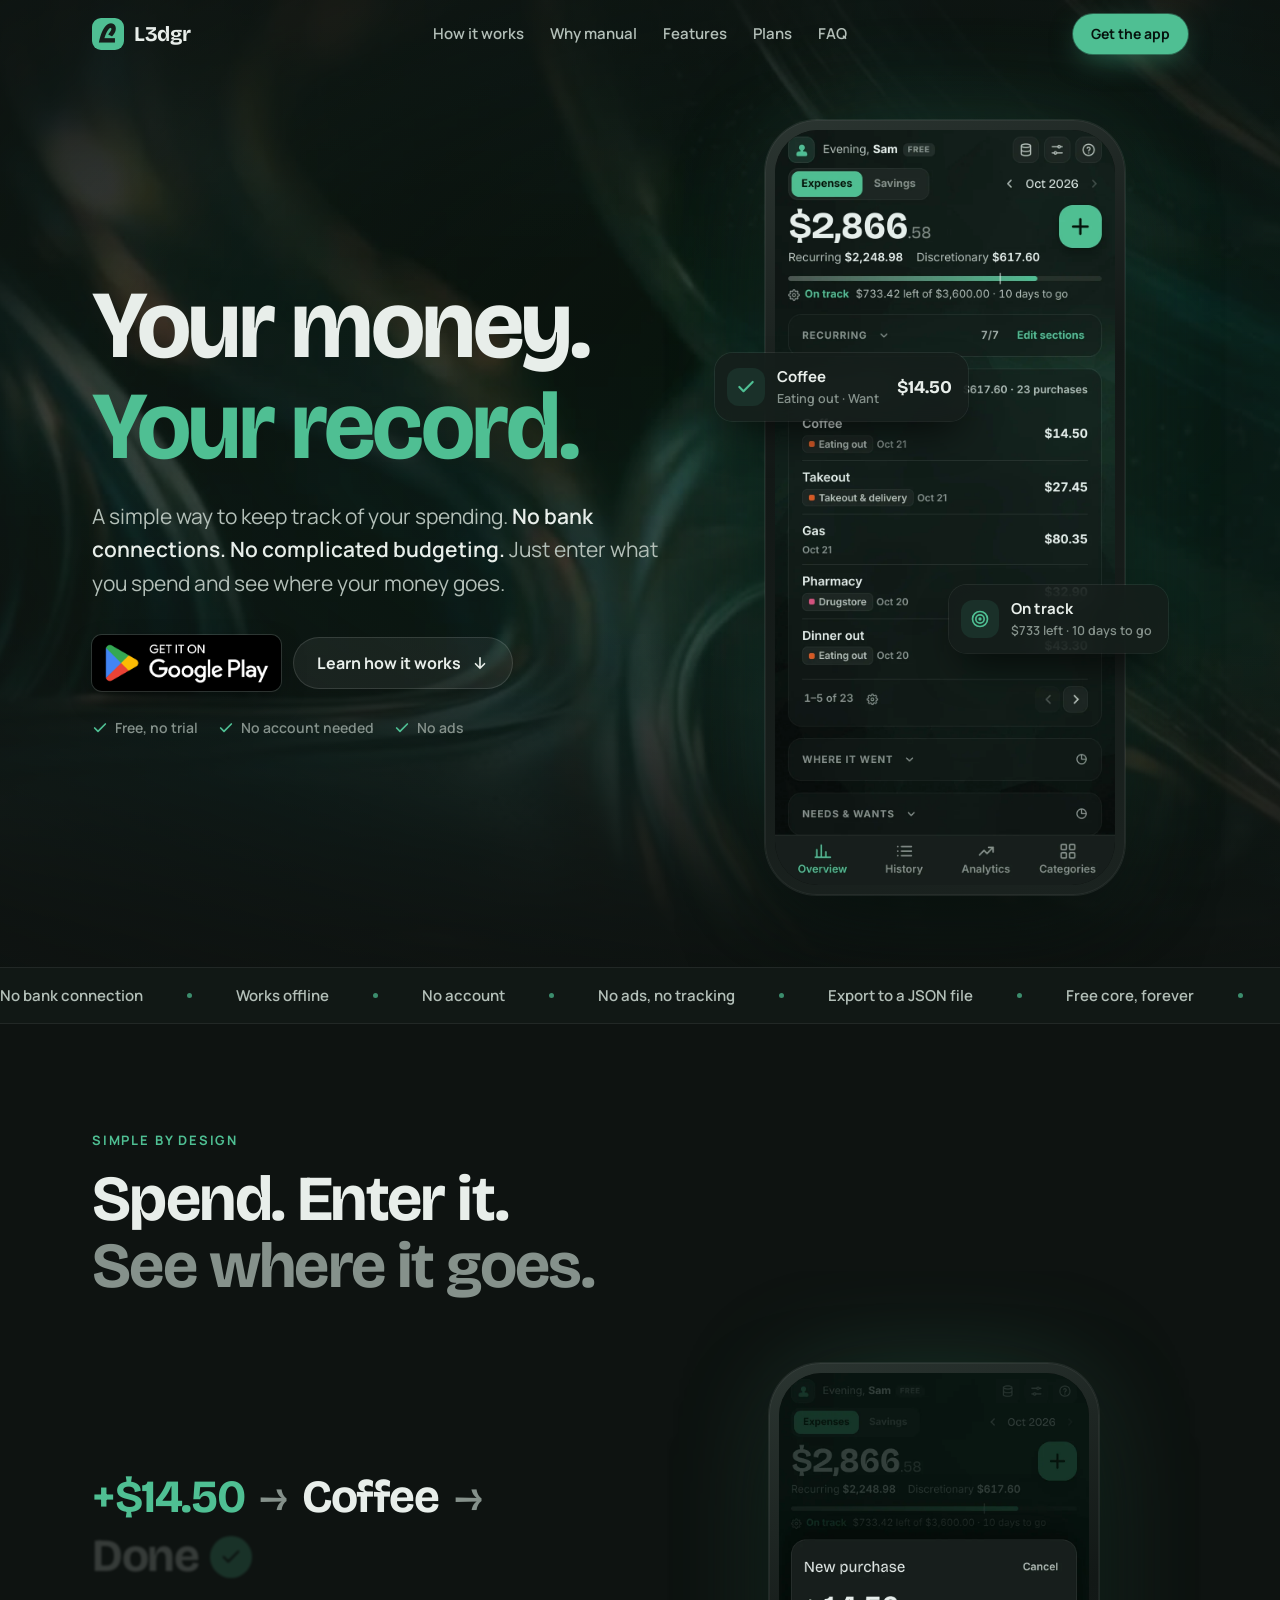
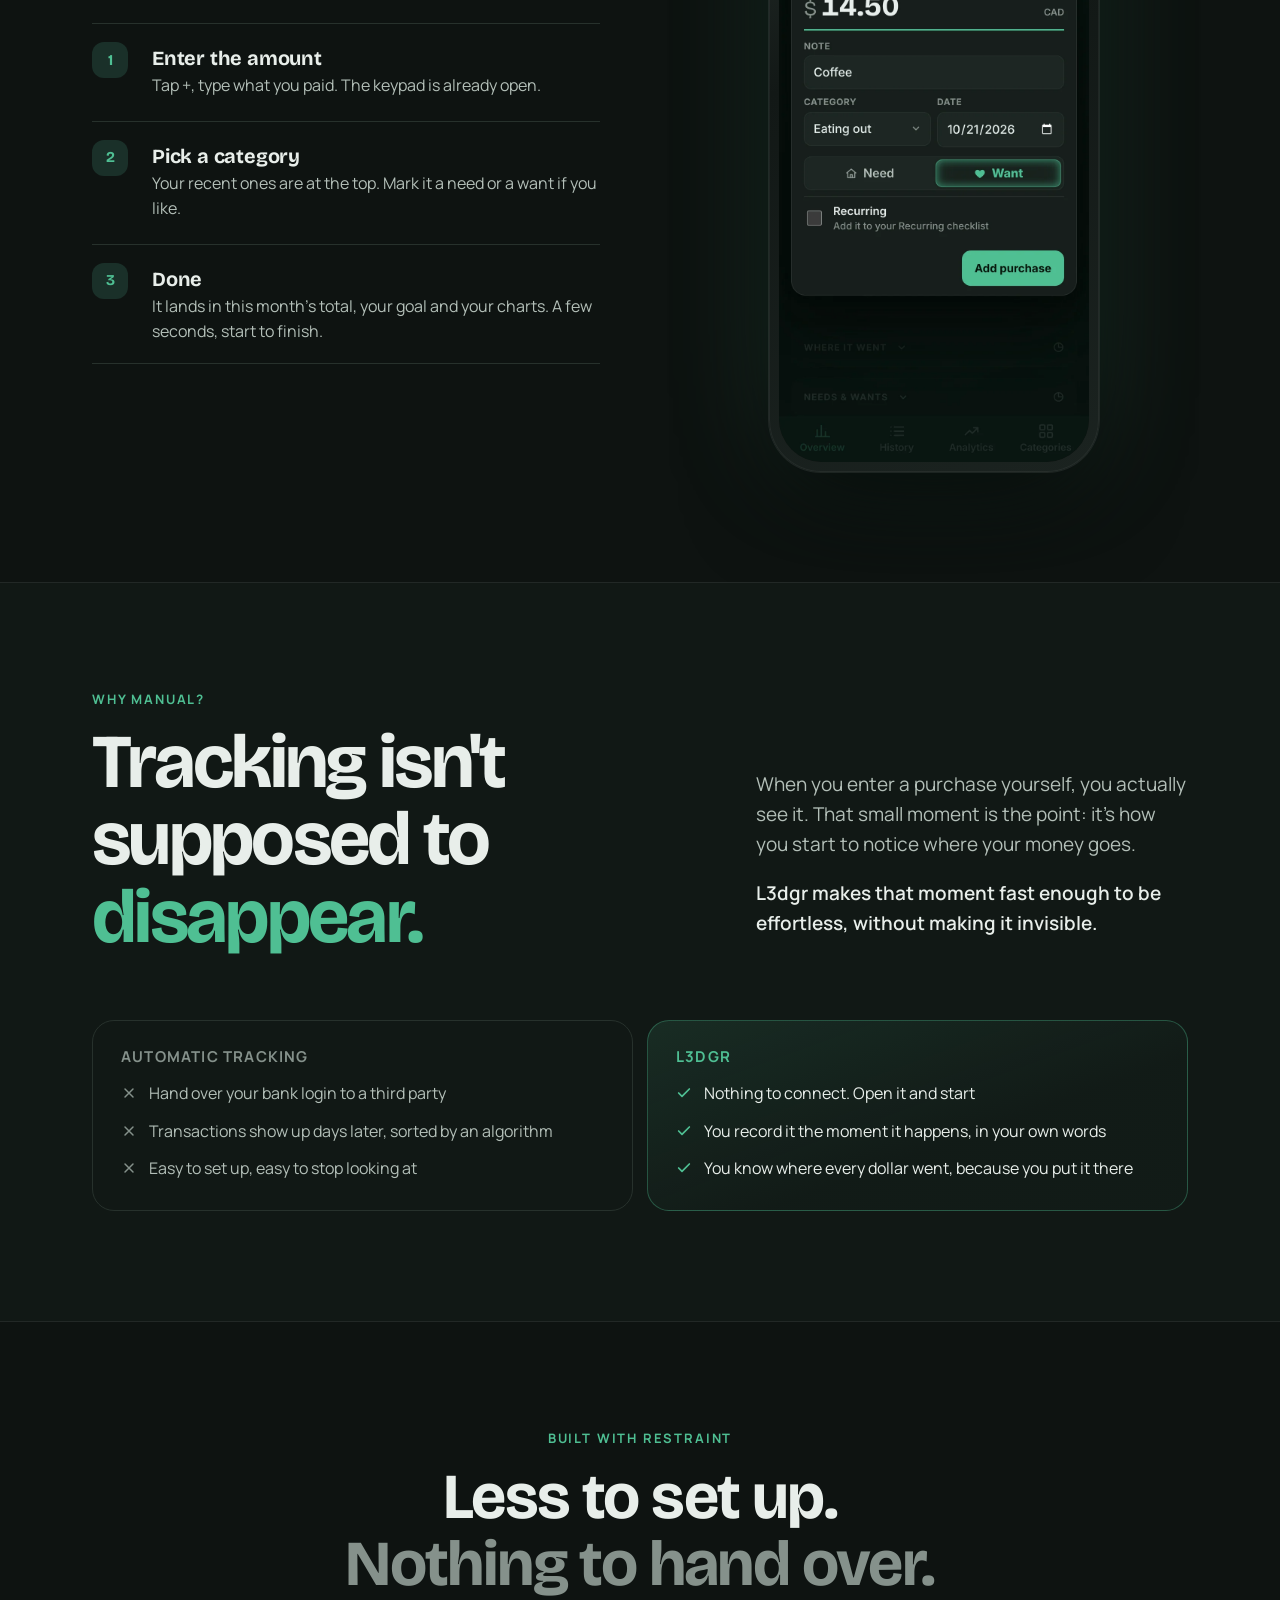
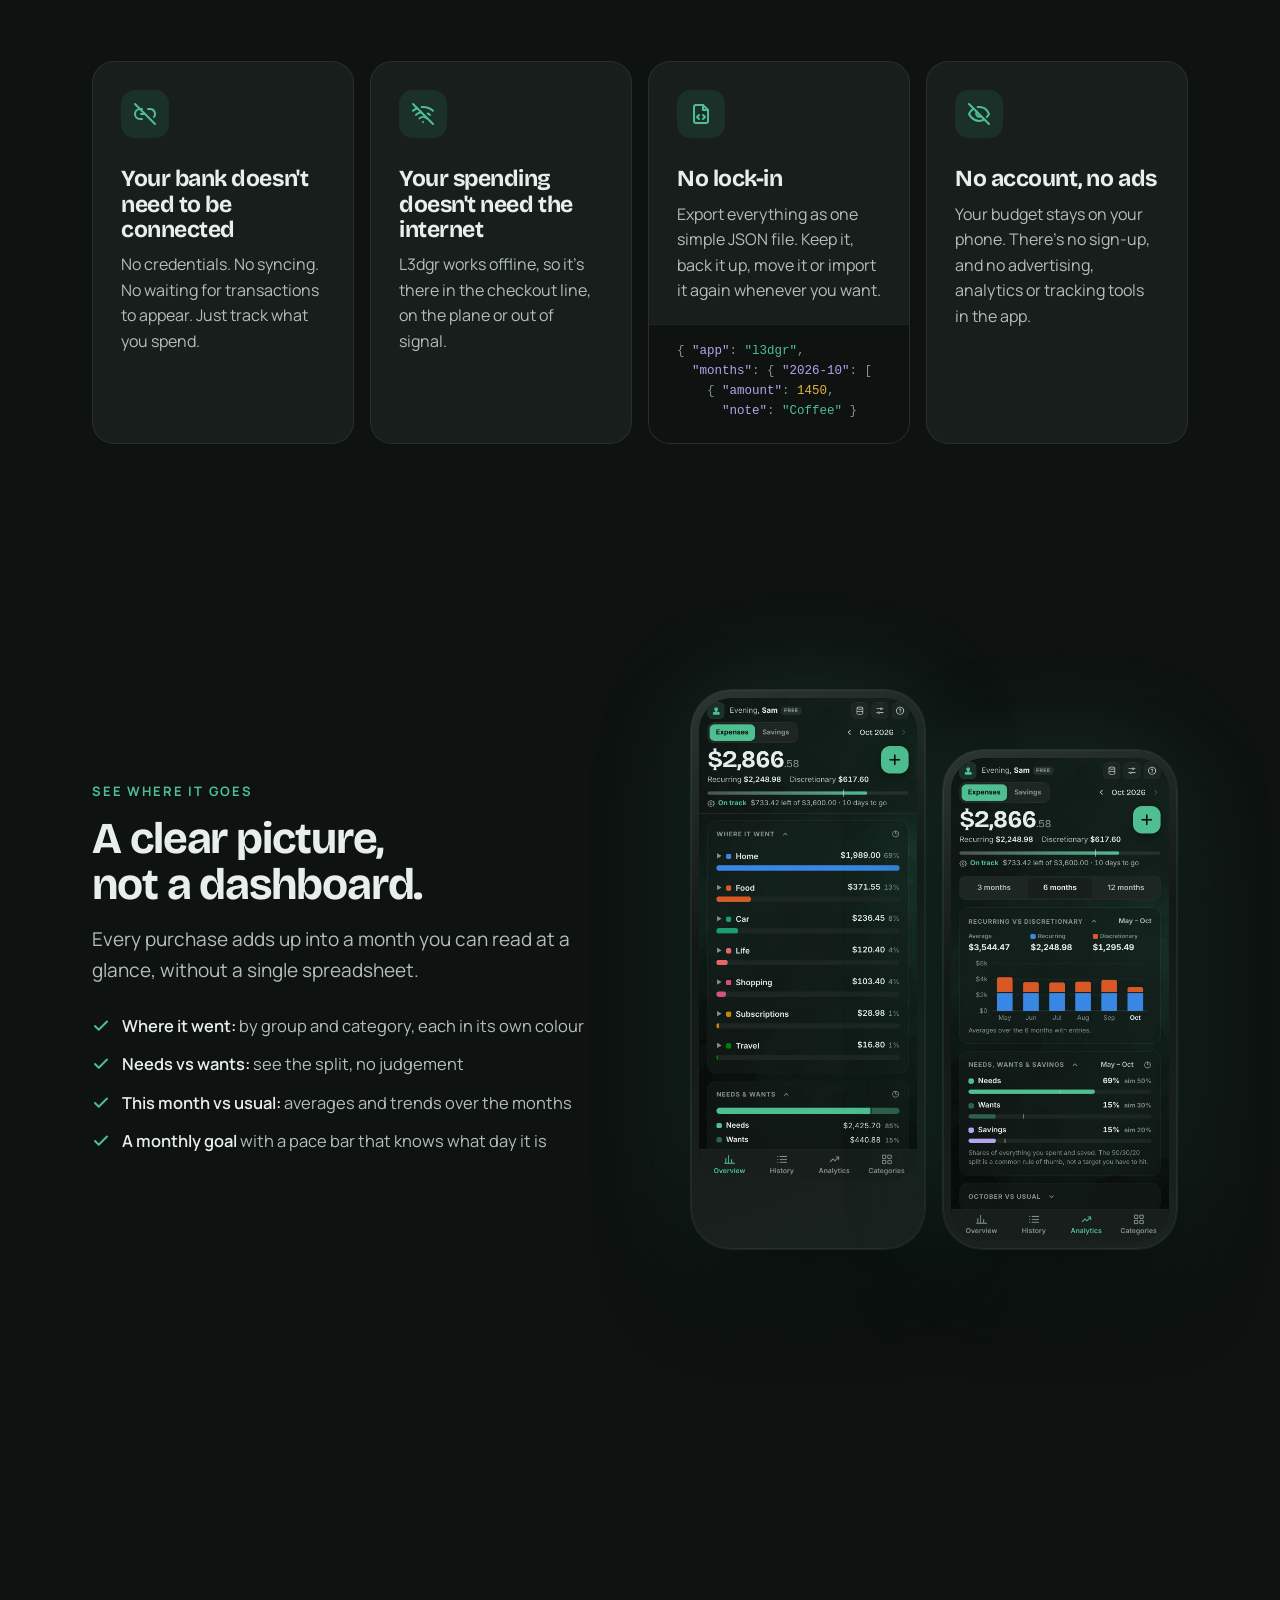
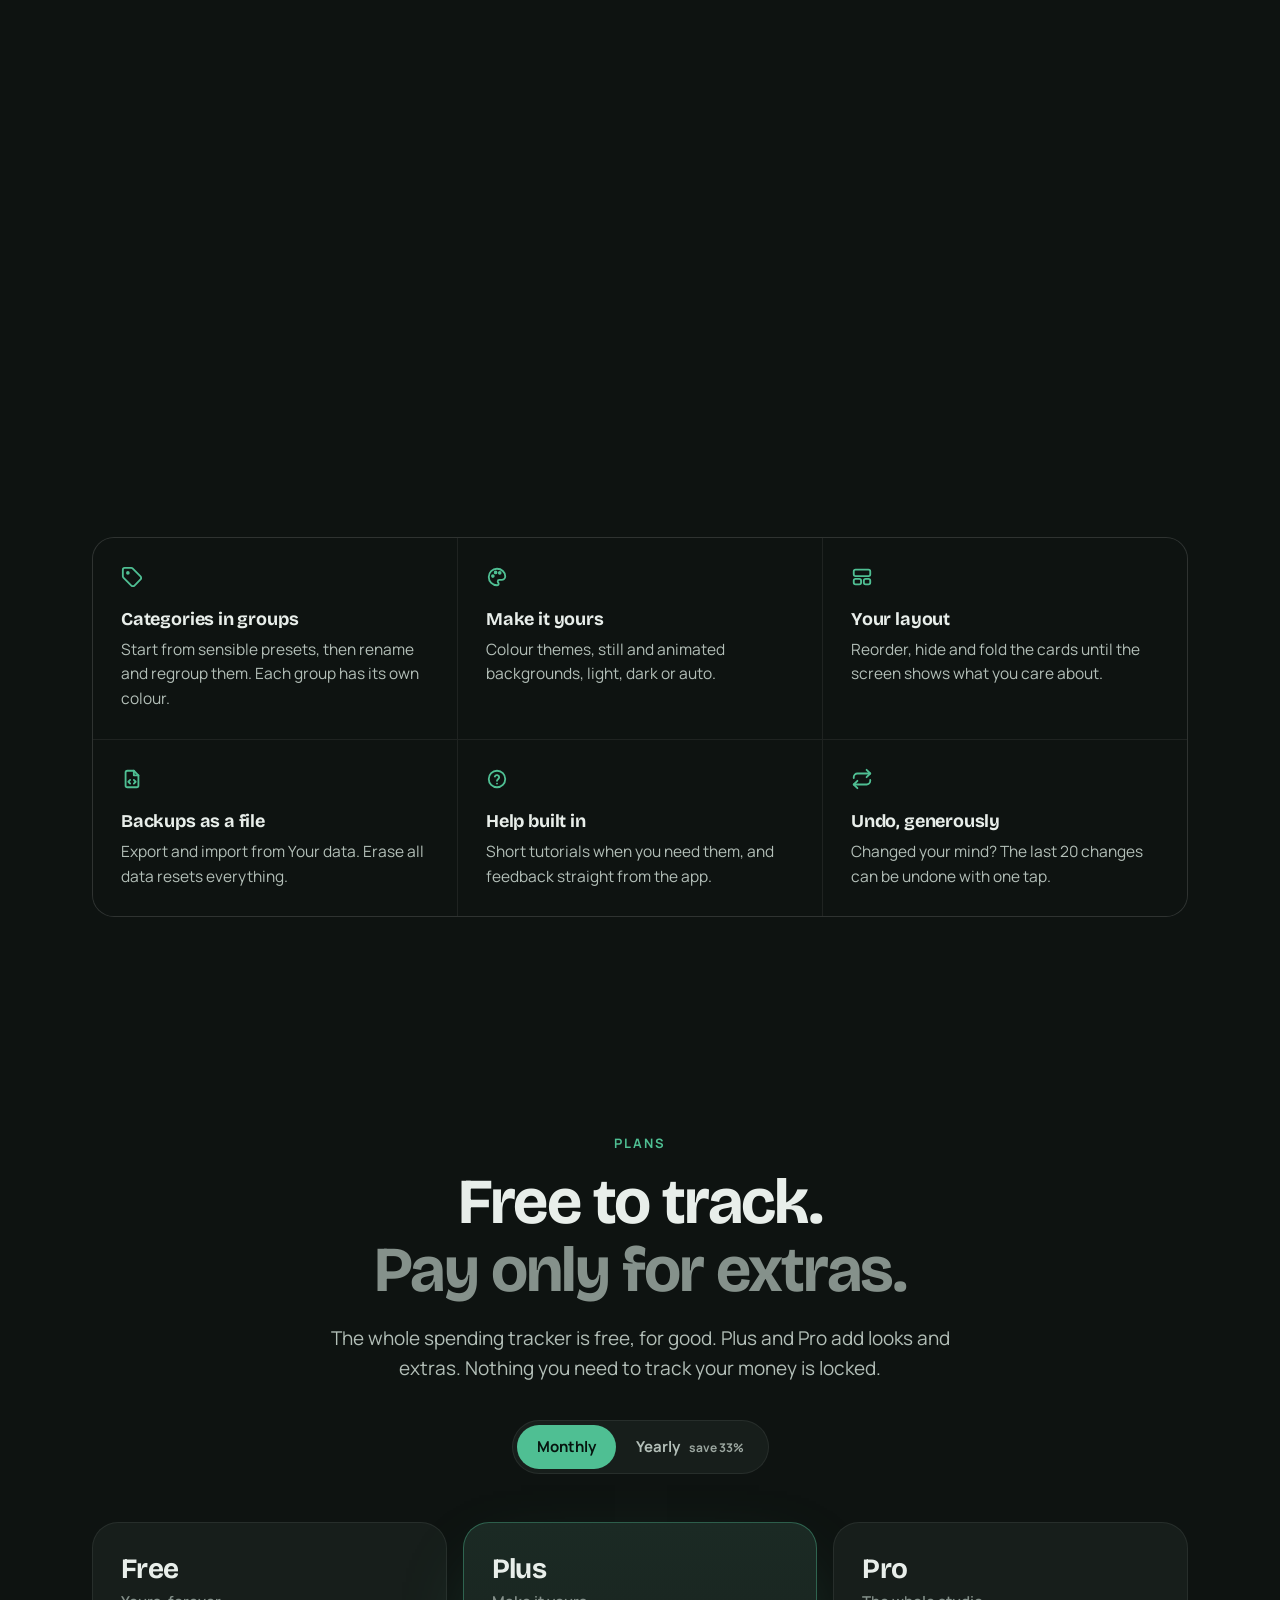
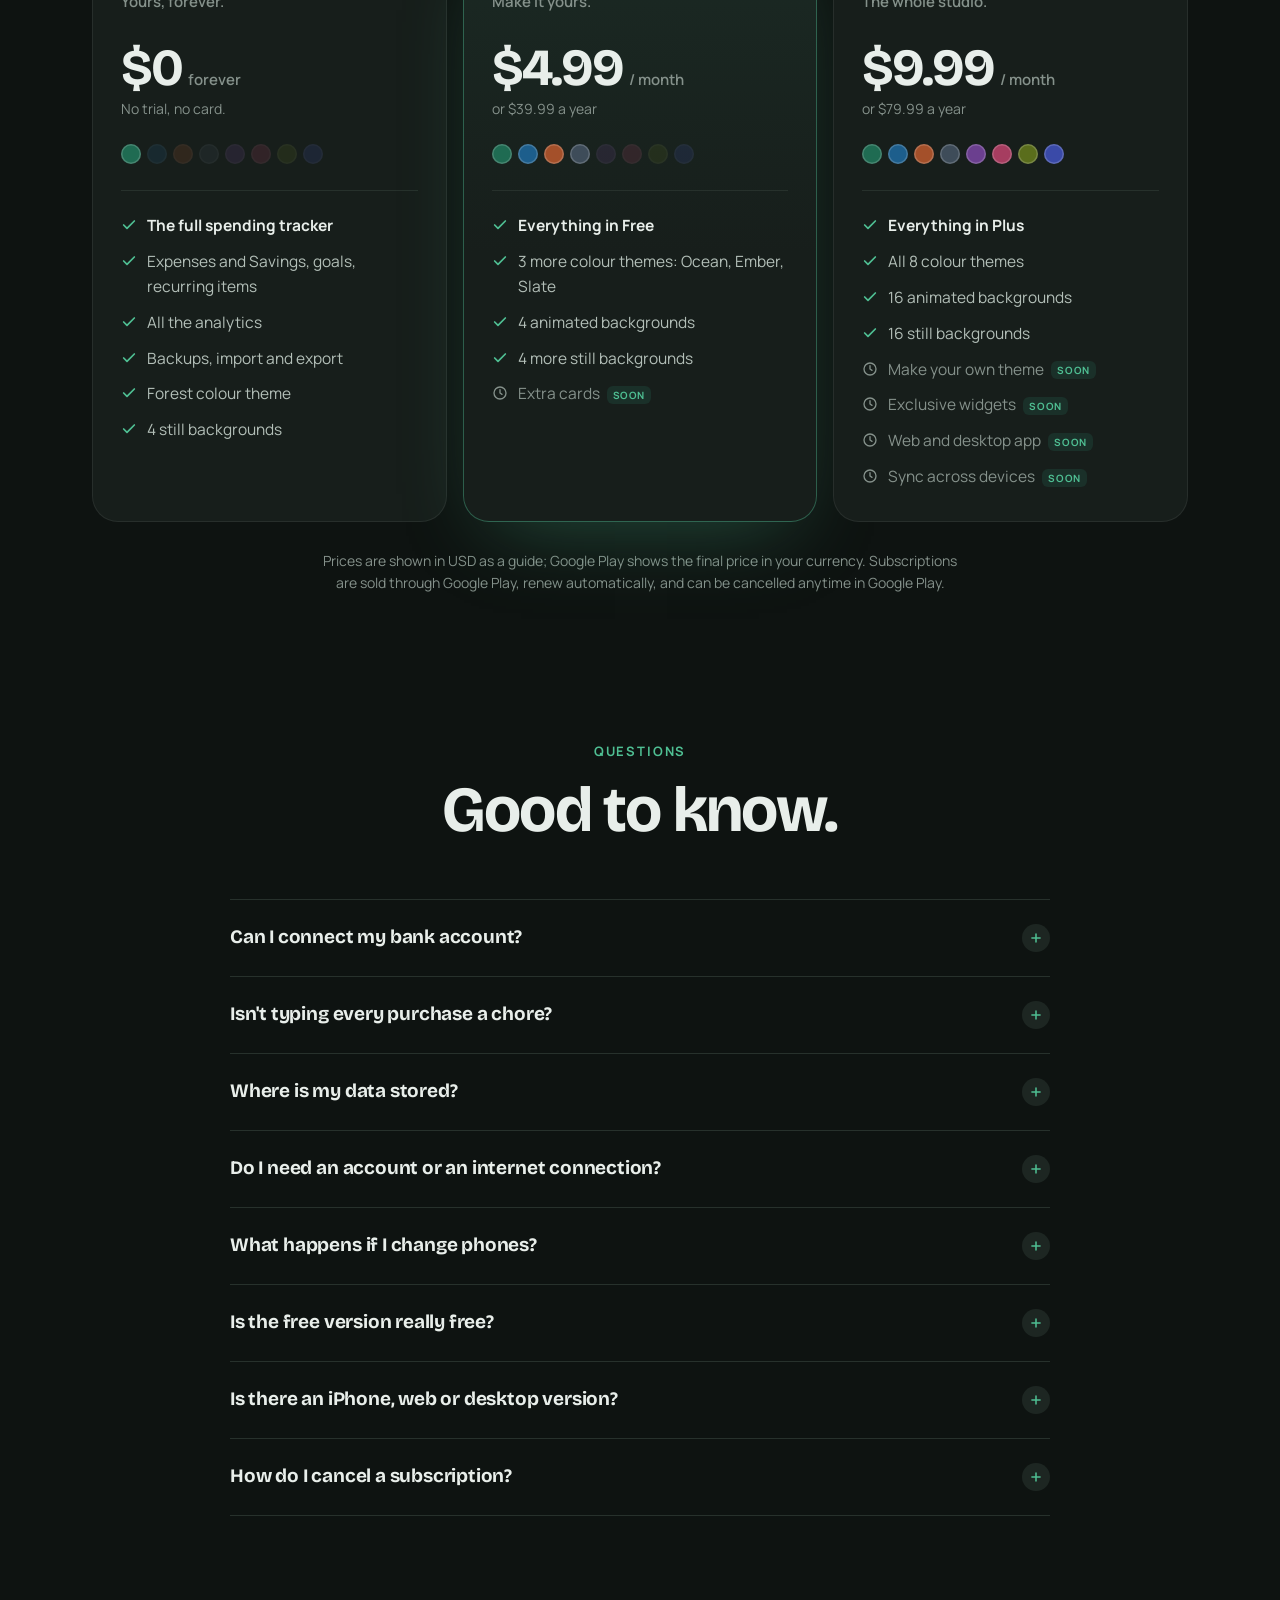
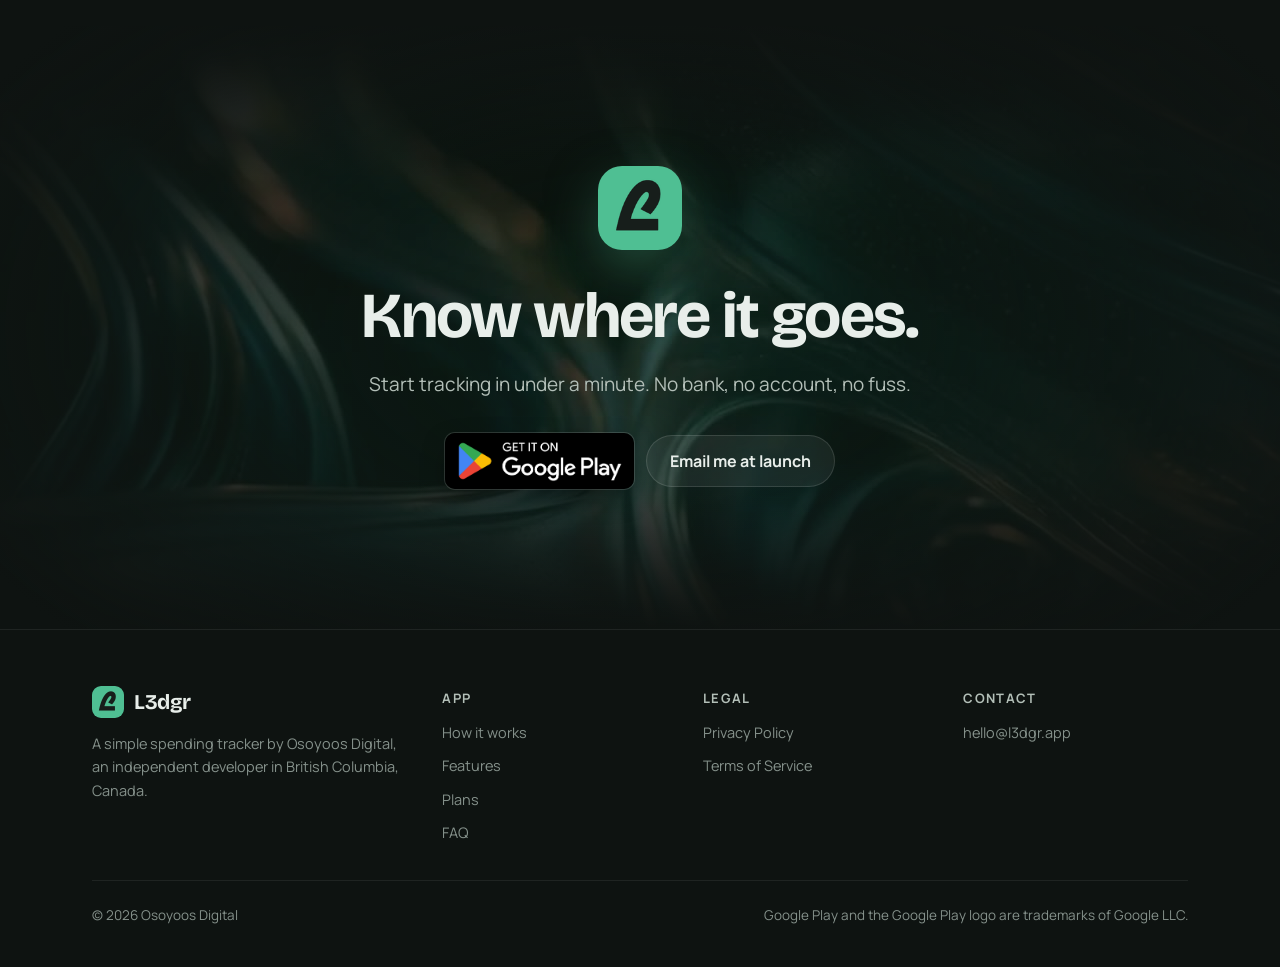
==== index.html @ 26b67233 "Replace background with glass ribbons loop; add 720p version for phones" ====
<!doctype html>
<html lang="en" class="no-js">
<head>
<meta charset="utf-8">
<meta name="viewport" content="width=device-width,initial-scale=1,viewport-fit=cover">
<title>L3dgr: a simple way to keep track of your spending</title>
<meta name="description" content="L3dgr is a simple spending tracker for Android. No bank connection, no complicated budgeting. Just enter what you spend and see where it goes. Works offline, free to use.">
<meta name="theme-color" content="#0E1311">
<link rel="canonical" href="https://l3dgr.app/">
<link rel="icon" type="image/png" sizes="32x32" href="/favicon-32.png">
<link rel="icon" type="image/png" sizes="64x64" href="/favicon-64.png">
<link rel="apple-touch-icon" href="/apple-touch-icon.png">
<meta property="og:type" content="website">
<meta property="og:site_name" content="L3dgr">
<meta property="og:title" content="L3dgr: your money, your record">
<meta property="og:description" content="A simple way to keep track of your spending. No bank connection. Just enter what you spend and see where it goes.">
<meta property="og:url" content="https://l3dgr.app/">
<meta property="og:image" content="https://l3dgr.app/og.jpg">
<meta name="twitter:card" content="summary_large_image">
<link rel="preconnect" href="https://fonts.googleapis.com">
<link rel="preconnect" href="https://fonts.gstatic.com" crossorigin>
<link rel="stylesheet" href="https://fonts.googleapis.com/css2?family=Bricolage+Grotesque:opsz,wght@12..96,500;12..96,700&family=Manrope:wght@400;500;600;700&display=swap">
<link rel="stylesheet" href="/assets/site.css">
<link rel="preload" as="image" href="/assets/img/app-hero.webp">
<script>document.documentElement.classList.remove('no-js')</script>
</head>
<body>

<svg width="0" height="0" style="position:absolute" aria-hidden="true">
  <defs>
    <symbol id="i-check" viewBox="0 0 24 24"><path d="M20 6 9 17l-5-5" fill="none" stroke="currentColor" stroke-width="2.6" stroke-linecap="round" stroke-linejoin="round"/></symbol>
    <symbol id="i-x" viewBox="0 0 24 24"><path d="M18 6 6 18M6 6l12 12" fill="none" stroke="currentColor" stroke-width="2.2" stroke-linecap="round"/></symbol>
    <symbol id="i-clock" viewBox="0 0 24 24"><g fill="none" stroke="currentColor" stroke-width="2" stroke-linecap="round"><circle cx="12" cy="12" r="9"/><path d="M12 7v5l3 2"/></g></symbol>
    <symbol id="i-android" viewBox="0 0 24 24"><g fill="none" stroke="currentColor" stroke-width="2" stroke-linecap="round" stroke-linejoin="round"><path d="M5 16V11a7 7 0 0 1 14 0v5z"/><path d="M7.5 5.5 6 3.5M16.5 5.5 18 3.5"/><circle cx="9.5" cy="11" r=".6" fill="currentColor"/><circle cx="14.5" cy="11" r=".6" fill="currentColor"/></g></symbol>
    <symbol id="i-unlink" viewBox="0 0 24 24"><g fill="none" stroke="currentColor" stroke-width="2" stroke-linecap="round" stroke-linejoin="round"><path d="M9 17H7A5 5 0 0 1 7 7h2M15 7h2a5 5 0 0 1 4 8"/><path d="M8 12h4"/><path d="m2 2 20 20"/></g></symbol>
    <symbol id="i-wifi-off" viewBox="0 0 24 24"><g fill="none" stroke="currentColor" stroke-width="2" stroke-linecap="round" stroke-linejoin="round"><path d="M12 20h.01M8.5 16.4a5 5 0 0 1 7 0M2 8.8a15 15 0 0 1 4.2-2.6M10.7 5.1A15 15 0 0 1 22 8.8M5 12.9a10 10 0 0 1 5.2-2.7M16.8 11.5a10 10 0 0 1 2.2 1.4"/><path d="m2 2 20 20"/></g></symbol>
    <symbol id="i-file" viewBox="0 0 24 24"><g fill="none" stroke="currentColor" stroke-width="2" stroke-linecap="round" stroke-linejoin="round"><path d="M14 3H7a2 2 0 0 0-2 2v14a2 2 0 0 0 2 2h10a2 2 0 0 0 2-2V8z"/><path d="M14 3v5h5M10 13l-2 2 2 2M14 13l2 2-2 2"/></g></symbol>
    <symbol id="i-eye-off" viewBox="0 0 24 24"><g fill="none" stroke="currentColor" stroke-width="2" stroke-linecap="round" stroke-linejoin="round"><path d="M10.7 5.1A10 10 0 0 1 22 12a13 13 0 0 1-2.2 3M6.6 6.6A13 13 0 0 0 2 12s3.5 7 10 7a9.7 9.7 0 0 0 5.4-1.6"/><path d="M9.9 9.9a3 3 0 0 0 4.2 4.2"/><path d="m2 2 20 20"/></g></symbol>
    <symbol id="i-repeat" viewBox="0 0 24 24"><g fill="none" stroke="currentColor" stroke-width="2" stroke-linecap="round" stroke-linejoin="round"><path d="m17 2 4 4-4 4"/><path d="M3 11v-1a4 4 0 0 1 4-4h14M7 22l-4-4 4-4"/><path d="M21 13v1a4 4 0 0 1-4 4H3"/></g></symbol>
    <symbol id="i-target" viewBox="0 0 24 24"><g fill="none" stroke="currentColor" stroke-width="2"><circle cx="12" cy="12" r="9"/><circle cx="12" cy="12" r="5"/><circle cx="12" cy="12" r="1" fill="currentColor"/></g></symbol>
    <symbol id="i-tag" viewBox="0 0 24 24"><g fill="none" stroke="currentColor" stroke-width="2" stroke-linecap="round" stroke-linejoin="round"><path d="M12.6 2.6A2 2 0 0 0 11.2 2H4a2 2 0 0 0-2 2v7.2a2 2 0 0 0 .6 1.4l8.7 8.7a2.4 2.4 0 0 0 3.4 0l6.6-6.6a2.4 2.4 0 0 0 0-3.4z"/><circle cx="7.5" cy="7.5" r="1" fill="currentColor"/></g></symbol>
    <symbol id="i-palette" viewBox="0 0 24 24"><g fill="none" stroke="currentColor" stroke-width="2" stroke-linecap="round" stroke-linejoin="round"><path d="M12 3a9 9 0 1 0 0 18c1.1 0 1.8-.8 1.8-1.7 0-.5-.2-.9-.5-1.2-.3-.3-.5-.7-.5-1.2 0-.9.8-1.7 1.7-1.7H17a4 4 0 0 0 4-4c0-4.5-4-8.2-9-8.2z"/><circle cx="7.5" cy="11" r="1" fill="currentColor"/><circle cx="10.5" cy="7" r="1" fill="currentColor"/><circle cx="15" cy="7.5" r="1" fill="currentColor"/></g></symbol>
    <symbol id="i-layers" viewBox="0 0 24 24"><g fill="none" stroke="currentColor" stroke-width="2" stroke-linejoin="round"><rect x="3" y="4" width="18" height="7" rx="2"/><rect x="3" y="14" width="8" height="6" rx="2"/><rect x="14" y="14" width="7" height="6" rx="2"/></g></symbol>
    <symbol id="i-help" viewBox="0 0 24 24"><g fill="none" stroke="currentColor" stroke-width="2" stroke-linecap="round" stroke-linejoin="round"><circle cx="12" cy="12" r="9"/><path d="M9.6 9.3a2.5 2.5 0 0 1 4.8.9c0 1.7-2.4 2.3-2.4 3.8M12 17h.01"/></g></symbol>
    <symbol id="i-moon" viewBox="0 0 24 24"><path d="M20 14.5A8 8 0 0 1 9.5 4a8 8 0 1 0 10.5 10.5z" fill="none" stroke="currentColor" stroke-width="2" stroke-linejoin="round"/></symbol>
    <symbol id="i-arrow" viewBox="0 0 24 24"><path d="M5 12h14M13 6l6 6-6 6" fill="none" stroke="currentColor" stroke-width="2.2" stroke-linecap="round" stroke-linejoin="round"/></symbol>
    <symbol id="i-down" viewBox="0 0 24 24"><path d="M12 5v14M6 13l6 6 6-6" fill="none" stroke="currentColor" stroke-width="2.2" stroke-linecap="round" stroke-linejoin="round"/></symbol>
  </defs>
</svg>

<header class="nav" id="nav">
  <div class="wrap">
    <a class="brand" href="/" aria-label="L3dgr home"><img src="/assets/img/logo.png" alt="" width="32" height="32">L3dgr</a>
    <nav aria-label="Main">
      <ul>
        <li><a href="#how">How it works</a></li>
        <li><a href="#why">Why manual</a></li>
        <li><a href="#features">Features</a></li>
        <li><a href="#plans">Plans</a></li>
        <li><a href="#faq">FAQ</a></li>
      </ul>
    </nav>
    <a class="btn btn-primary btn-sm" data-play href="#get">Get the app</a>
  </div>
</header>

<main>

<!-- ============ HERO ============ -->
<section class="hero" id="top">
  <div class="hero-bg" aria-hidden="true">
    <video poster="/assets/img/bg.jpg" autoplay muted loop playsinline preload="metadata">
      <source src="/assets/img/bg-720.mp4" type="video/mp4" media="(max-width: 760px)">
      <source src="/assets/img/bg.mp4" type="video/mp4">
    </video>
  </div>
  <div class="wrap">
    <div>
      <h1>Your money.<br><em>Your record.</em></h1>
      <p class="lede">A simple way to keep track of your spending. <b>No bank connections. No complicated budgeting.</b> Just enter what you spend and see where your money goes.</p>
      <div class="ctas">
        <a class="play-badge" data-play href="#get">
          <img src="/assets/img/get-it-on-google-play-badge-en.png" alt="Get it on Google Play" width="190" height="56">
        </a>
        <a class="btn btn-ghost" href="#how">Learn how it works <svg width="18" height="18"><use href="#i-down"/></svg></a>
      </div>
      <div class="proof">
        <span><svg width="16" height="16"><use href="#i-check"/></svg>Free, no trial</span>
        <span><svg width="16" height="16"><use href="#i-check"/></svg>No account needed</span>
        <span><svg width="16" height="16"><use href="#i-check"/></svg>No ads</span>
      </div>
    </div>
    <div class="stage">
      <div class="phone">
        <div class="screen"><img src="/assets/img/app-hero.webp" alt="L3dgr's overview screen: $2,866.58 spent in October, on track against a $3,600 goal, with a list of recent purchases" width="412" height="915"></div>
      </div>
      <div class="float f1" aria-hidden="true">
        <span class="ic"><svg width="20" height="20"><use href="#i-check"/></svg></span>
        <span><b>Coffee</b><small>Eating out · Want</small></span>
        <span class="amt">$14.50</span>
      </div>
      <div class="float f2" aria-hidden="true">
        <span class="ic"><svg width="20" height="20"><use href="#i-target"/></svg></span>
        <span><b>On track</b><small>$733 left · 10 days to go</small></span>
      </div>
    </div>
  </div>
</section>

<div class="ticker" aria-hidden="true">
  <ul>
    <li>No bank connection</li><li>Works offline</li><li>No account</li><li>No ads, no tracking</li><li>Export to a JSON file</li><li>Free core, forever</li><li>Made independently in British Columbia</li>
    <li>No bank connection</li><li>Works offline</li><li>No account</li><li>No ads, no tracking</li><li>Export to a JSON file</li><li>Free core, forever</li><li>Made independently in British Columbia</li>
  </ul>
</div>

<!-- ============ HOW IT WORKS ============ -->
<section class="sec" id="how">
  <div class="wrap">
    <div class="rv">
      <p class="kicker">Simple by design</p>
      <h2 class="h2">Spend. Enter it.<br><span class="dim">See where it goes.</span></h2>
    </div>
    <div class="how">
      <div class="rv">
        <p class="flow anim" id="flow" aria-label="Plus 14 dollars 50, Coffee, Done">
          <span class="t1" data-step>+$14.50</span><span class="arr" data-step>→</span>
          <span data-step>Coffee</span><span class="arr" data-step>→</span>
          <span class="t3" data-step>Done <span class="tick"><svg width="22" height="22"><use href="#i-check"/></svg></span></span>
        </p>
        <ol class="steps">
          <li><span class="n">1</span><div><h3>Enter the amount</h3><p>Tap +, type what you paid. The keypad is already open.</p></div></li>
          <li><span class="n">2</span><div><h3>Pick a category</h3><p>Your recent ones are at the top. Mark it a need or a want if you like.</p></div></li>
          <li><span class="n">3</span><div><h3>Done</h3><p>It lands in this month's total, your goal and your charts. A few seconds, start to finish.</p></div></li>
        </ol>
      </div>
      <div class="how-visual rv">
        <div class="glow"></div>
        <div class="phone"><div class="screen"><img src="/assets/img/app-add.webp" alt="Adding a purchase in L3dgr: $14.50, note Coffee, category Eating out, marked as a want" width="412" height="915" loading="lazy"></div></div>
      </div>
    </div>
  </div>
</section>

<!-- ============ WHY MANUAL ============ -->
<section class="sec why" id="why">
  <div class="wrap">
    <p class="kicker rv">Why manual?</p>
    <div class="why-grid">
      <h2 class="big rv">Tracking isn't supposed to <span>disappear.</span></h2>
      <div class="copy rv">
        <p>When you enter a purchase yourself, you actually see it. That small moment is the point: it's how you start to notice where your money goes.</p>
        <p><b>L3dgr makes that moment fast enough to be effortless, without making it invisible.</b></p>
      </div>
    </div>
    <div class="compare">
      <div class="cmp them rv">
        <h3>Automatic tracking</h3>
        <ul>
          <li><svg width="16" height="16"><use href="#i-x"/></svg>Hand over your bank login to a third party</li>
          <li><svg width="16" height="16"><use href="#i-x"/></svg>Transactions show up days later, sorted by an algorithm</li>
          <li><svg width="16" height="16"><use href="#i-x"/></svg>Easy to set up, easy to stop looking at</li>
        </ul>
      </div>
      <div class="cmp us rv">
        <h3>L3dgr</h3>
        <ul>
          <li><svg width="16" height="16"><use href="#i-check"/></svg>Nothing to connect. Open it and start</li>
          <li><svg width="16" height="16"><use href="#i-check"/></svg>You record it the moment it happens, in your own words</li>
          <li><svg width="16" height="16"><use href="#i-check"/></svg>You know where every dollar went, because you put it there</li>
        </ul>
      </div>
    </div>
  </div>
</section>

<!-- ============ PRINCIPLES ============ -->
<section class="sec" id="principles">
  <div class="wrap">
    <div class="center rv">
      <p class="kicker">Built with restraint</p>
      <h2 class="h2">Less to set up.<br><span class="dim">Nothing to hand over.</span></h2>
    </div>
    <div class="cards">
      <article class="card rv">
        <span class="ic"><svg width="24" height="24"><use href="#i-unlink"/></svg></span>
        <h3>Your bank doesn't need to be connected</h3>
        <p>No credentials. No syncing. No waiting for transactions to appear. Just track what you spend.</p>
      </article>
      <article class="card rv">
        <span class="ic"><svg width="24" height="24"><use href="#i-wifi-off"/></svg></span>
        <h3>Your spending doesn't need the internet</h3>
        <p>L3dgr works offline, so it's there in the checkout line, on the plane or out of signal.</p>
      </article>
      <article class="card rv">
        <span class="ic"><svg width="24" height="24"><use href="#i-file"/></svg></span>
        <h3>No lock-in</h3>
        <p>Export everything as one simple JSON file. Keep it, back it up, move it or import it again whenever you want.</p>
<div class="json" aria-hidden="true">{ <span class="k">"app"</span>: <span class="s">"l3dgr"</span>,
  <span class="k">"months"</span>: { <span class="k">"2026-10"</span>: [
    { <span class="k">"amount"</span>: <span class="n">1450</span>,
      <span class="k">"note"</span>: <span class="s">"Coffee"</span> }</div>
      </article>
      <article class="card rv">
        <span class="ic"><svg width="24" height="24"><use href="#i-eye-off"/></svg></span>
        <h3>No account, no ads</h3>
        <p>Your budget stays on your phone. There's no sign-up, and no advertising, analytics or tracking tools in the app.</p>
      </article>
    </div>
  </div>
</section>

<!-- ============ FEATURES ============ -->
<section class="sec" id="features" style="padding-top:40px">
  <div class="wrap">
    <div class="show">
      <div class="rv">
        <p class="kicker">See where it goes</p>
        <h3>A clear picture,<br>not a dashboard.</h3>
        <p class="sub">Every purchase adds up into a month you can read at a glance, without a single spreadsheet.</p>
        <ul class="ticks">
          <li><svg width="18" height="18"><use href="#i-check"/></svg><span><b>Where it went:</b> by group and category, each in its own colour</span></li>
          <li><svg width="18" height="18"><use href="#i-check"/></svg><span><b>Needs vs wants:</b> see the split, no judgement</span></li>
          <li><svg width="18" height="18"><use href="#i-check"/></svg><span><b>This month vs usual:</b> averages and trends over the months</span></li>
          <li><svg width="18" height="18"><use href="#i-check"/></svg><span><b>A monthly goal</b> with a pace bar that knows what day it is</span></li>
        </ul>
      </div>
      <div class="show-art rv">
        <div class="phone sm"><div class="screen"><img src="/assets/img/app-wherewent.webp" alt="Where it went: spending by group, Home 69%, Food 13%, Car 8%" width="412" height="915" loading="lazy"></div></div>
        <div class="phone sm"><div class="screen"><img src="/assets/img/app-analytics.webp" alt="Analytics: recurring vs discretionary spending over six months, and needs, wants and savings shares" width="412" height="915" loading="lazy"></div></div>
      </div>
    </div>

    <div class="show rev">
      <div class="rv">
        <p class="kicker" style="color:var(--sav)">Bills and savings</p>
        <h3>The regular stuff,<br>ticked off.</h3>
        <p class="sub">Rent, subscriptions and savings deposits come round on their own schedule. L3dgr lists them each month so you can tick them off.</p>
        <ul class="ticks">
          <li><svg width="18" height="18"><use href="#i-check"/></svg><span><b>Recurring items</b> weekly, every 2 weeks, monthly or yearly, grouped into sections</span></li>
          <li><svg width="18" height="18"><use href="#i-check"/></svg><span><b>Expenses and Savings</b>, each with its own month view, total and goal</span></li>
          <li><svg width="18" height="18"><use href="#i-check"/></svg><span><b>One-off purchases</b> kept apart from the bills, so you see what you chose to spend</span></li>
        </ul>
      </div>
      <div class="show-art sav rv">
        <div class="phone sm"><div class="screen"><img src="/assets/img/app-overview.webp" alt="Recurring checklist: rent, hydro, internet, car insurance and subscriptions, all ticked" width="412" height="915" loading="lazy"></div></div>
        <div class="phone sm"><div class="screen"><img src="/assets/img/app-savings.webp" alt="Savings mode: $750 saved in October, savings goal reached" width="412" height="915" loading="lazy"></div></div>
      </div>
    </div>

    <div class="mini rv">
      <div><svg width="22" height="22"><use href="#i-tag"/></svg><h4>Categories in groups</h4><p>Start from sensible presets, then rename and regroup them. Each group has its own colour.</p></div>
      <div><svg width="22" height="22"><use href="#i-palette"/></svg><h4>Make it yours</h4><p>Colour themes, still and animated backgrounds, light, dark or auto.</p></div>
      <div><svg width="22" height="22"><use href="#i-layers"/></svg><h4>Your layout</h4><p>Reorder, hide and fold the cards until the screen shows what you care about.</p></div>
      <div><svg width="22" height="22"><use href="#i-file"/></svg><h4>Backups as a file</h4><p>Export and import from Your data. Erase all data resets everything.</p></div>
      <div><svg width="22" height="22"><use href="#i-help"/></svg><h4>Help built in</h4><p>Short tutorials when you need them, and feedback straight from the app.</p></div>
      <div><svg width="22" height="22"><use href="#i-repeat"/></svg><h4>Undo, generously</h4><p>Changed your mind? The last 20 changes can be undone with one tap.</p></div>
    </div>
  </div>
</section>

<!-- ============ PLANS ============ -->
<section class="sec" id="plans">
  <div class="wrap">
    <div class="plans-head rv">
      <p class="kicker">Plans</p>
      <h2 class="h2">Free to track.<br><span class="dim">Pay only for extras.</span></h2>
      <p class="sub">The whole spending tracker is free, for good. Plus and Pro add looks and extras. Nothing you need to track your money is locked.</p>
      <div class="toggle" role="group" aria-label="Billing period">
        <button type="button" data-period="month" aria-pressed="true">Monthly</button>
        <button type="button" data-period="year" aria-pressed="false">Yearly <span class="save">save 33%</span></button>
      </div>
    </div>
    <div class="plans">
      <article class="plan rv">
        <h3>Free</h3>
        <p class="tag">Yours, forever.</p>
        <div class="price"><b>$0</b><span>forever</span></div>
        <p class="price-note">No trial, no card.</p>
        <div class="swatches" aria-label="1 colour theme"><i style="background:#1F6B52"></i><i class="off" style="background:#1D5E8C"></i><i class="off" style="background:#A4502A"></i><i class="off" style="background:#3E4C59"></i><i class="off" style="background:#6B3F8F"></i><i class="off" style="background:#A63D60"></i><i class="off" style="background:#5A6D1C"></i><i class="off" style="background:#3A4AA8"></i></div>
        <ul>
          <li class="head"><svg width="16" height="16"><use href="#i-check"/></svg>The full spending tracker</li>
          <li><svg width="16" height="16"><use href="#i-check"/></svg>Expenses and Savings, goals, recurring items</li>
          <li><svg width="16" height="16"><use href="#i-check"/></svg>All the analytics</li>
          <li><svg width="16" height="16"><use href="#i-check"/></svg>Backups, import and export</li>
          <li><svg width="16" height="16"><use href="#i-check"/></svg>Forest colour theme</li>
          <li><svg width="16" height="16"><use href="#i-check"/></svg>4 still backgrounds</li>
        </ul>
      </article>
      <article class="plan pop rv">
        <h3>Plus</h3>
        <p class="tag">Make it yours.</p>
        <div class="price"><b data-m="$4.99" data-y="$39.99">$4.99</b><span data-m="/ month" data-y="/ year">/ month</span></div>
        <p class="price-note" data-m="or $39.99 a year" data-y="That's $3.33 a month">or $39.99 a year</p>
        <div class="swatches" aria-label="4 colour themes"><i style="background:#1F6B52"></i><i style="background:#1D5E8C"></i><i style="background:#A4502A"></i><i style="background:#3E4C59"></i><i class="off" style="background:#6B3F8F"></i><i class="off" style="background:#A63D60"></i><i class="off" style="background:#5A6D1C"></i><i class="off" style="background:#3A4AA8"></i></div>
        <ul>
          <li class="head"><svg width="16" height="16"><use href="#i-check"/></svg>Everything in Free</li>
          <li><svg width="16" height="16"><use href="#i-check"/></svg>3 more colour themes: Ocean, Ember, Slate</li>
          <li><svg width="16" height="16"><use href="#i-check"/></svg>4 animated backgrounds</li>
          <li><svg width="16" height="16"><use href="#i-check"/></svg>4 more still backgrounds</li>
          <li class="soon"><svg width="16" height="16"><use href="#i-clock"/></svg><span>Extra cards <span class="soon-tag">Soon</span></span></li>
        </ul>
      </article>
      <article class="plan rv">
        <h3>Pro</h3>
        <p class="tag">The whole studio.</p>
        <div class="price"><b data-m="$9.99" data-y="$79.99">$9.99</b><span data-m="/ month" data-y="/ year">/ month</span></div>
        <p class="price-note" data-m="or $79.99 a year" data-y="That's $6.67 a month">or $79.99 a year</p>
        <div class="swatches" aria-label="8 colour themes"><i style="background:#1F6B52"></i><i style="background:#1D5E8C"></i><i style="background:#A4502A"></i><i style="background:#3E4C59"></i><i style="background:#6B3F8F"></i><i style="background:#A63D60"></i><i style="background:#5A6D1C"></i><i style="background:#3A4AA8"></i></div>
        <ul>
          <li class="head"><svg width="16" height="16"><use href="#i-check"/></svg>Everything in Plus</li>
          <li><svg width="16" height="16"><use href="#i-check"/></svg>All 8 colour themes</li>
          <li><svg width="16" height="16"><use href="#i-check"/></svg>16 animated backgrounds</li>
          <li><svg width="16" height="16"><use href="#i-check"/></svg>16 still backgrounds</li>
          <li class="soon"><svg width="16" height="16"><use href="#i-clock"/></svg><span>Make your own theme <span class="soon-tag">Soon</span></span></li>
          <li class="soon"><svg width="16" height="16"><use href="#i-clock"/></svg><span>Exclusive widgets <span class="soon-tag">Soon</span></span></li>
          <li class="soon"><svg width="16" height="16"><use href="#i-clock"/></svg><span>Web and desktop app <span class="soon-tag">Soon</span></span></li>
          <li class="soon"><svg width="16" height="16"><use href="#i-clock"/></svg><span>Sync across devices <span class="soon-tag">Soon</span></span></li>
        </ul>
      </article>
    </div>
    <p class="fine">Prices are shown in USD as a guide; Google Play shows the final price in your currency. Subscriptions are sold through Google Play, renew automatically, and can be cancelled anytime in Google Play.</p>
  </div>
</section>

<!-- ============ FAQ ============ -->
<section class="sec" id="faq" style="padding-top:40px">
  <div class="wrap">
    <div class="center rv">
      <p class="kicker">Questions</p>
      <h2 class="h2">Good to know.</h2>
    </div>
    <div class="faq rv">
      <details>
        <summary>Can I connect my bank account?</summary>
        <div class="a"><p>No, and that's on purpose. L3dgr is built around entering what you spend yourself. There are no bank logins, no syncing and no waiting for transactions.</p></div>
      </details>
      <details>
        <summary>Isn't typing every purchase a chore?</summary>
        <div class="a"><p>Adding one takes a few seconds: amount, category, done. Bills and other regular payments can be set up once as recurring items, so you only type the one-off spending.</p></div>
      </details>
      <details>
        <summary>Where is my data stored?</summary>
        <div class="a"><p>On your phone. Your entries, goals and settings stay in the app's private storage and aren't sent to us. You can export a backup file at any time and keep it wherever you like. The <a href="/privacy">Privacy Policy</a> has the details.</p></div>
      </details>
      <details>
        <summary>Do I need an account or an internet connection?</summary>
        <div class="a"><p>Neither. There's no sign-up, and tracking works offline. The internet is only used for purchases through Google Play and for sending feedback.</p></div>
      </details>
      <details>
        <summary>What happens if I change phones?</summary>
        <div class="a"><p>Export a backup from Your data, move the file to your new phone and import it. Everything comes across, including your card layout.</p></div>
      </details>
      <details>
        <summary>Is the free version really free?</summary>
        <div class="a"><p>Yes. Tracking, goals, recurring items, analytics and backups are all free, with no time limit. Plus and Pro add colour themes, backgrounds and extras.</p></div>
      </details>
      <details>
        <summary>Is there an iPhone, web or desktop version?</summary>
        <div class="a"><p>L3dgr is on Android first. A web and desktop app is coming, as part of Pro. If you'd like to hear when it's ready, write to <a href="mailto:hello@l3dgr.app">hello@l3dgr.app</a>.</p></div>
      </details>
      <details>
        <summary>How do I cancel a subscription?</summary>
        <div class="a"><p>In Google Play: Profile, Payments &amp; subscriptions, Subscriptions. You keep your plan until the end of the period you paid for, and your data is never affected.</p></div>
      </details>
    </div>
  </div>
</section>

<!-- ============ FINAL CTA ============ -->
<section class="final" id="get">
  <div class="hero-bg" aria-hidden="true">
    <video data-src="/assets/img/bg.mp4" data-src-sm="/assets/img/bg-720.mp4" poster="/assets/img/bg.jpg" muted loop playsinline preload="none"></video>
  </div>
  <div class="wrap rv">
    <img class="logo" src="/assets/img/logo.png" alt="" width="84" height="84">
    <h2 class="h2">Know where it goes.</h2>
    <p class="sub">Start tracking in under a minute. No bank, no account, no fuss.</p>
    <div class="ctas">
      <a class="play-badge" data-play href="#get">
        <img src="/assets/img/get-it-on-google-play-badge-en.png" alt="Get it on Google Play" width="190" height="56">
      </a>
      <a class="btn btn-ghost" href="mailto:hello@l3dgr.app?subject=Tell%20me%20when%20L3dgr%20launches">Email me at launch</a>
    </div>
  </div>
</section>

</main>

<footer class="site">
  <div class="wrap">
    <div>
      <a class="brand" href="/"><img src="/assets/img/logo.png" alt="" width="32" height="32">L3dgr</a>
      <p>A simple spending tracker by Osoyoos Digital, an independent developer in British Columbia, Canada.</p>
    </div>
    <div>
      <h4>App</h4>
      <ul><li><a href="#how">How it works</a></li><li><a href="#features">Features</a></li><li><a href="#plans">Plans</a></li><li><a href="#faq">FAQ</a></li></ul>
    </div>
    <div>
      <h4>Legal</h4>
      <ul><li><a href="/privacy">Privacy Policy</a></li><li><a href="/terms">Terms of Service</a></li></ul>
    </div>
    <div>
      <h4>Contact</h4>
      <ul><li><a href="mailto:hello@l3dgr.app">hello@l3dgr.app</a></li></ul>
    </div>
    <div class="legal">
      <span>© <span data-year>2026</span> Osoyoos Digital</span>
      <span>Google Play and the Google Play logo are trademarks of Google LLC.</span>
    </div>
  </div>
</footer>

<script src="/assets/site.js" defer></script>
</body>
</html>
---- assets/site.css ----
/* L3dgr website. Colours are the app's Forest theme (dark). */
:root{
  color-scheme:dark;
  --bg:#0E1311; --bg-2:#111815; --surface:#171E1B; --surface-2:#1D2622; --line:#27312C; --line-2:rgba(255,255,255,.07);
  --ink:#E8EEEA; --ink-2:#B3BFB8; --muted:#85918B;
  --accent:#4FBF93; --accent-ink:#06140E; --accent-soft:#1A3029; --accent-deep:#1F6B52;
  --sav:#B7A3EC; --want:#2F5E4C;
  --display:"Bricolage Grotesque",ui-sans-serif,system-ui,sans-serif;
  --body:"Manrope",ui-sans-serif,system-ui,-apple-system,"Segoe UI",sans-serif;
  --r:22px; --wrap:1160px; --gut:20px;
  --shadow:0 1px 2px rgba(0,0,0,.3),0 18px 50px -10px rgba(0,0,0,.55);
}
*{box-sizing:border-box}
html{background:var(--bg);scroll-behavior:smooth;-webkit-text-size-adjust:100%;scroll-padding-top:84px}
body{margin:0;background:var(--bg);color:var(--ink);font:400 17px/1.6 var(--body);-webkit-font-smoothing:antialiased;overflow-x:hidden}
img,video{max-width:100%;display:block}
a{color:var(--accent);text-decoration-thickness:1px;text-underline-offset:3px}
h1,h2,h3{font-family:var(--display);font-weight:700;letter-spacing:-.025em;line-height:1.05;margin:0}
p{margin:0}
.wrap{max-width:var(--wrap);margin:0 auto;padding:0 var(--gut)}
@media (min-width:720px){:root{--gut:32px}}
.sr{position:absolute;width:1px;height:1px;overflow:hidden;clip:rect(0 0 0 0);white-space:nowrap}
:focus-visible{outline:2px solid var(--accent);outline-offset:3px;border-radius:8px}

/* ---------- nav ---------- */
.nav{position:fixed;inset:0 0 auto;z-index:50;transition:background .3s,border-color .3s,backdrop-filter .3s;border-bottom:1px solid transparent}
.nav.solid{background:rgba(14,19,17,.72);backdrop-filter:blur(16px) saturate(1.3);-webkit-backdrop-filter:blur(16px) saturate(1.3);border-color:var(--line-2)}
.nav .wrap{display:grid;grid-template-columns:1fr auto 1fr;align-items:center;gap:28px;height:68px}
.nav .brand{justify-self:start}
.brand{display:flex;align-items:center;gap:10px;color:var(--ink);text-decoration:none;font:700 21px/1 var(--display);letter-spacing:-.02em}
.brand img{width:32px;height:32px;border-radius:9px}
.nav ul{display:none;list-style:none;margin:0;padding:0;gap:26px;font-size:15px;font-weight:600}
.nav ul a{color:var(--ink-2);text-decoration:none;transition:color .2s}
.nav ul a:hover{color:var(--ink)}
.nav .btn{grid-column:3;justify-self:end}
@media (min-width:860px){.nav ul{display:flex}}

/* ---------- buttons ---------- */
.btn{display:inline-flex;align-items:center;justify-content:center;gap:10px;height:52px;padding:0 24px;border-radius:999px;font:700 16px/1 var(--body);text-decoration:none;white-space:nowrap;transition:transform .2s,background .2s,box-shadow .2s,color .2s;border:0;cursor:pointer}
.btn:active{transform:scale(.98)}
.btn-primary{background:var(--accent);color:var(--accent-ink);box-shadow:0 0 0 1px rgba(79,191,147,.4),0 10px 30px -8px rgba(79,191,147,.55)}
.btn-primary:hover{background:#63CBA2;box-shadow:0 0 0 1px rgba(79,191,147,.6),0 14px 40px -8px rgba(79,191,147,.7)}
.btn-ghost{color:var(--ink);background:rgba(255,255,255,.06);box-shadow:inset 0 0 0 1px rgba(255,255,255,.12)}
.btn-ghost:hover{background:rgba(255,255,255,.1)}
.btn-sm{height:40px;padding:0 18px;font-size:14px}
.btn svg{flex:none}
.btn .play-sub{display:block;font-size:11px;font-weight:600;opacity:.75;letter-spacing:.02em;margin-bottom:3px}
.play-badge{display:inline-block;line-height:0;border-radius:10px;transition:transform .2s,box-shadow .2s;box-shadow:0 0 0 1px rgba(255,255,255,.14),0 10px 30px -10px rgba(0,0,0,.7)}
.play-badge:hover{transform:translateY(-1px);box-shadow:0 0 0 1px rgba(255,255,255,.28),0 14px 34px -10px rgba(0,0,0,.8)}
.play-badge img{height:56px;width:auto;border-radius:10px}
.ctas{align-items:center}
.btn-store span{display:block;line-height:1.1}
.soon-tag{display:inline-block;font:700 11px/1 var(--body);letter-spacing:.06em;text-transform:uppercase;color:var(--accent);background:var(--accent-soft);padding:5px 8px;border-radius:6px;vertical-align:middle}

/* ---------- hero ---------- */
.hero{position:relative;min-height:100svh;padding:120px 0 72px;display:flex;align-items:center;overflow:hidden;isolation:isolate}
.hero-bg{position:absolute;inset:0;z-index:-1}
.hero-bg video,.hero-bg img{position:absolute;inset:0;width:100%;height:100%;object-fit:cover;opacity:.42;filter:saturate(1.1)}
.hero-bg::after{content:"";position:absolute;inset:0;background:
  radial-gradient(120% 80% at 75% 40%,transparent 0%,rgba(14,19,17,.55) 55%,var(--bg) 100%),
  linear-gradient(180deg,rgba(14,19,17,.5) 0%,transparent 30%,transparent 65%,var(--bg) 100%)}
.hero .wrap{display:grid;gap:56px;align-items:center;width:100%}
@media (min-width:980px){.hero .wrap{grid-template-columns:1.08fr .92fr;gap:40px}}
.eyebrow{display:inline-flex;align-items:center;gap:8px;font-size:13px;font-weight:700;letter-spacing:.04em;color:var(--ink-2);padding:7px 14px 7px 10px;border-radius:999px;background:rgba(23,30,27,.7);box-shadow:inset 0 0 0 1px var(--line-2);backdrop-filter:blur(8px);-webkit-backdrop-filter:blur(8px)}
.eyebrow i{width:8px;height:8px;border-radius:50%;background:var(--accent);box-shadow:0 0 12px var(--accent)}
.hero h1{font-size:clamp(48px,8.4vw,96px);margin:0 0 22px}
.hero h1 em{font-style:normal;color:var(--accent)}
.lede{font-size:clamp(18px,2vw,21px);color:var(--ink-2);max-width:34em}
.lede b{color:var(--ink);font-weight:600}
.ctas{display:flex;flex-wrap:wrap;gap:12px;margin-top:34px}
.proof{display:flex;flex-wrap:wrap;gap:8px 20px;margin-top:26px;font-size:14px;color:var(--muted);font-weight:600}
.proof span{display:inline-flex;align-items:center;gap:7px}
.proof svg{color:var(--accent)}

/* phone */
.stage{position:relative;justify-self:center;width:min(100%,360px)}
.phone{position:relative;width:100%;border-radius:52px;padding:10px;background:linear-gradient(160deg,#2b3531,#121816 40%,#1b2320);box-shadow:0 0 0 1px rgba(255,255,255,.08),inset 0 0 0 1px rgba(255,255,255,.05),0 40px 100px -20px rgba(0,0,0,.8),0 0 120px -30px rgba(79,191,147,.35)}
.phone .screen{position:relative;width:100%;aspect-ratio:412/915;border-radius:43px;overflow:hidden;background:#0E1311}
.phone .screen img{width:100%;height:100%;object-fit:cover;object-position:top;border-radius:inherit}
.phone.sm{border-radius:40px;padding:8px}
.phone.sm .screen{border-radius:33px}
.float{position:absolute;display:flex;align-items:center;gap:12px;padding:12px 16px 12px 12px;border-radius:18px;background:rgba(23,30,27,.82);backdrop-filter:blur(14px) saturate(1.3);-webkit-backdrop-filter:blur(14px) saturate(1.3);box-shadow:0 0 0 1px rgba(255,255,255,.08),0 20px 40px -12px rgba(0,0,0,.7);font-size:14px;white-space:nowrap}
.float b{display:block;font-weight:700;color:var(--ink);font-size:15px}
.float small{display:block;color:var(--muted);font-size:12.5px;font-weight:600}
.float .ic{width:38px;height:38px;border-radius:12px;display:grid;place-items:center;background:var(--accent-soft);color:var(--accent);flex:none}
.float.f1{left:-14%;top:30%;animation:bob 7s ease-in-out infinite}
.float.f2{right:-12%;top:60%;animation:bob 8s ease-in-out -3s infinite}
.float .amt{font:700 18px/1 var(--display);color:var(--ink);margin-left:6px}
@keyframes bob{0%,100%{transform:translateY(0)}50%{transform:translateY(-10px)}}
@media (max-width:520px){.float.f1{left:-4px;top:26%}.float.f2{right:-4px}}

/* ---------- ticker ---------- */
.ticker{border-block:1px solid var(--line-2);background:var(--bg-2);overflow:hidden}
.ticker ul{display:flex;gap:44px;list-style:none;margin:0;padding:20px 0;width:max-content;animation:tick 40s linear infinite;font:600 15px/1 var(--body);color:var(--ink-2)}
.ticker li{display:flex;align-items:center;gap:44px}
.ticker li::after{content:"";width:5px;height:5px;border-radius:50%;background:var(--accent);opacity:.7}
@keyframes tick{to{transform:translateX(-50%)}}

/* ---------- sections ---------- */
section{position:relative}
.sec{padding:110px 0}
@media (max-width:719px){.sec{padding:80px 0}}
.kicker{font:700 13px/1 var(--body);letter-spacing:.14em;text-transform:uppercase;color:var(--accent);margin-bottom:18px}
.h2{font-size:clamp(36px,5.4vw,64px)}
.h2 .dim{color:var(--muted)}
.sub{color:var(--ink-2);font-size:clamp(17px,1.6vw,19px);max-width:36em;margin-top:20px}
.center{text-align:center}
.center .sub{margin-left:auto;margin-right:auto}

/* how it works */
.how{display:grid;gap:56px;align-items:center;margin-top:64px}
@media (min-width:960px){.how{grid-template-columns:1fr 1fr;gap:80px}}
.flow{font:700 clamp(30px,3.6vw,46px)/1.15 var(--display);letter-spacing:-.03em;display:flex;flex-wrap:wrap;align-items:center;gap:6px 16px}
.flow .arr{color:var(--muted);font-weight:500}
.flow .t1{color:var(--accent)}
.flow .t3{display:inline-flex;align-items:center;gap:12px}
.flow .tick{width:42px;height:42px;border-radius:50%;background:var(--accent);color:var(--accent-ink);display:grid;place-items:center}
.flow [data-step]{transition:opacity .45s,transform .45s,filter .45s}
.flow.anim [data-step]{opacity:.18;filter:blur(1px)}
.flow.anim [data-step].on{opacity:1;filter:none}
.steps{list-style:none;margin:40px 0 0;padding:0;display:grid;gap:4px}
.steps li{display:grid;grid-template-columns:44px 1fr;gap:16px;padding:18px 0;border-top:1px solid var(--line)}
.steps li:last-child{border-bottom:1px solid var(--line)}
.steps .n{font:700 15px/1 var(--display);color:var(--accent);width:36px;height:36px;border-radius:12px;background:var(--accent-soft);display:grid;place-items:center}
.steps h3{font-size:20px;letter-spacing:-.01em;margin:6px 0 4px}
.steps p{color:var(--ink-2);font-size:16px}
.how-visual{position:relative;display:flex;justify-content:center}
.how-visual .phone{width:min(100%,330px)}
.glow{position:absolute;inset:10% 5%;background:radial-gradient(closest-side,rgba(79,191,147,.28),transparent);filter:blur(30px);z-index:-1}

/* why manual */
.why{background:var(--bg-2);border-block:1px solid var(--line-2);overflow:hidden}
.why-grid{display:grid;gap:48px}
@media (min-width:960px){.why-grid{grid-template-columns:1.15fr .85fr;gap:80px;align-items:end}}
.why .big{font:700 clamp(38px,6vw,76px)/1.02 var(--display);letter-spacing:-.035em}
.why .big span{color:var(--accent)}
.why .copy p{color:var(--ink-2);font-size:19px;margin-bottom:18px}
.why .copy p b{color:var(--ink);font-weight:600}
.compare{display:grid;gap:14px;margin-top:64px}
@media (min-width:760px){.compare{grid-template-columns:1fr 1fr}}
.cmp{border-radius:var(--r);padding:28px;border:1px solid var(--line)}
.cmp h3{font-size:15px;font-family:var(--body);font-weight:700;letter-spacing:.08em;text-transform:uppercase;color:var(--muted);margin-bottom:16px}
.cmp ul{list-style:none;margin:0;padding:0;display:grid;gap:12px}
.cmp li{display:flex;gap:12px;color:var(--ink-2);font-size:16px}
.cmp li svg{flex:none;margin-top:4px}
.cmp.them li svg{color:var(--muted)}
.cmp.us{background:linear-gradient(160deg,rgba(79,191,147,.12),rgba(79,191,147,.02) 60%);border-color:rgba(79,191,147,.35)}
.cmp.us h3{color:var(--accent)}
.cmp.us li{color:var(--ink)}
.cmp.us li svg{color:var(--accent)}

/* principles */
.cards{display:grid;gap:16px;margin-top:64px}
@media (min-width:760px){.cards{grid-template-columns:repeat(2,1fr)}}
@media (min-width:1080px){.cards{grid-template-columns:repeat(4,1fr)}}
.card{position:relative;border-radius:var(--r);background:var(--surface);border:1px solid var(--line-2);padding:28px;overflow:hidden;display:flex;flex-direction:column}
.card .ic{width:48px;height:48px;border-radius:14px;background:var(--accent-soft);color:var(--accent);display:grid;place-items:center;margin-bottom:28px}
.card h3{font-size:23px;letter-spacing:-.02em;margin:0 0 10px;line-height:1.1}
.card p{color:var(--ink-2);font-size:16px;flex:1}
.card code{font:500 13px/1.55 ui-monospace,SFMono-Regular,Menlo,monospace;color:var(--ink-2)}
.json{margin:20px -28px -28px;padding:16px 28px 22px;background:var(--bg);border-top:1px solid var(--line-2);font:500 12.5px/1.6 ui-monospace,SFMono-Regular,Menlo,monospace;color:var(--muted);white-space:pre;overflow:hidden}
.json .k{color:var(--sav)}.json .s{color:var(--accent)}.json .n{color:#E3B341}

/* feature showcases */
.show{display:grid;gap:48px;align-items:center;padding:56px 0}
@media (min-width:960px){.show{grid-template-columns:1fr 1fr;gap:80px}.show.rev .show-art{order:-1}}
.show h3{font-size:clamp(30px,3.8vw,44px)}
.show .sub{margin-top:16px}
.ticks{list-style:none;margin:28px 0 0;padding:0;display:grid;gap:12px}
.ticks li{display:flex;gap:12px;color:var(--ink-2);font-size:16.5px}
.ticks li b{color:var(--ink);font-weight:600}
.ticks svg{flex:none;color:var(--accent);margin-top:4px}
.show-art{position:relative;display:flex;justify-content:center;gap:18px;padding:40px 0}
.show-art .phone{width:min(46%,250px)}
.show-art .phone:nth-child(2){margin-top:60px}
.show-art::before{content:"";position:absolute;inset:0;border-radius:32px;background:radial-gradient(80% 70% at 50% 50%,rgba(79,191,147,.16),transparent 70%);z-index:-1}
.show-art.sav::before{background:radial-gradient(80% 70% at 50% 50%,rgba(183,163,236,.16),transparent 70%)}

.mini{display:grid;gap:1px;margin-top:40px;border-radius:var(--r);overflow:hidden;background:var(--line-2);border:1px solid var(--line-2)}
@media (min-width:640px){.mini{grid-template-columns:repeat(2,1fr)}}
@media (min-width:1000px){.mini{grid-template-columns:repeat(3,1fr)}}
.mini div{background:var(--bg);padding:28px}
.mini h4{margin:14px 0 6px;font:700 18px/1.2 var(--display);letter-spacing:-.01em}
.mini p{color:var(--ink-2);font-size:15.5px}
.mini svg{color:var(--accent)}

/* plans */
.plans-head{display:flex;flex-direction:column;align-items:center;text-align:center}
.toggle{display:inline-flex;margin-top:36px;padding:4px;border-radius:999px;background:var(--surface);border:1px solid var(--line-2)}
.toggle button{all:unset;cursor:pointer;padding:10px 20px;border-radius:999px;font-weight:700;font-size:15px;color:var(--ink-2);transition:background .2s,color .2s}
.toggle button[aria-pressed="true"]{background:var(--accent);color:var(--accent-ink)}
.toggle .save{font-size:12px;margin-left:6px;opacity:.85}
.plans{display:grid;gap:16px;margin-top:48px}
@media (min-width:960px){.plans{grid-template-columns:repeat(3,1fr);align-items:stretch}}
.plan{position:relative;border-radius:26px;padding:32px 28px;background:var(--surface);border:1px solid var(--line-2);display:flex;flex-direction:column;overflow:hidden}
.plan.pop{background:linear-gradient(180deg,#1b2a24,var(--surface) 55%);border-color:rgba(79,191,147,.4);box-shadow:0 30px 80px -30px rgba(79,191,147,.35)}
.plan .badge{position:absolute;top:24px;right:24px;font:700 11px/1 var(--body);letter-spacing:.08em;text-transform:uppercase;padding:6px 10px;border-radius:999px;background:var(--accent);color:var(--accent-ink)}
.plan h3{font-size:28px}
.plan .tag{color:var(--muted);font-weight:600;margin-top:6px;font-size:15px}
.price{display:flex;align-items:baseline;gap:6px;margin:28px 0 4px;font-family:var(--display)}
.price b{font-size:52px;font-weight:700;letter-spacing:-.04em;line-height:1}
.price span{color:var(--muted);font-family:var(--body);font-weight:600;font-size:15px}
.price-note{color:var(--muted);font-size:14px;min-height:21px}
.swatches{display:flex;gap:6px;margin:24px 0 4px}
.swatches i{width:20px;height:20px;border-radius:50%;box-shadow:inset 0 0 0 1.5px rgba(255,255,255,.18)}
.swatches i.off{opacity:.18}
.plan ul{list-style:none;margin:22px 0 0;padding:22px 0 0;border-top:1px solid var(--line);display:grid;gap:11px;font-size:15.5px;color:var(--ink-2)}
.plan li{display:flex;gap:10px;align-items:flex-start}
.plan li svg{flex:none;color:var(--accent);margin-top:4px}
.plan li.soon{color:var(--muted)}
.plan li.soon svg{color:var(--muted)}
.plan li .soon-tag{margin-left:4px;font-size:10px;padding:4px 6px}
.plan li.head{color:var(--ink);font-weight:700}
.fine{margin-top:28px;text-align:center;color:var(--muted);font-size:14px;max-width:46em;margin-left:auto;margin-right:auto}

/* faq */
.faq{max-width:820px;margin:56px auto 0}
.faq details{border-top:1px solid var(--line)}
.faq details:last-child{border-bottom:1px solid var(--line)}
.faq summary{list-style:none;cursor:pointer;display:flex;justify-content:space-between;gap:20px;align-items:center;padding:24px 0;font:700 19px/1.3 var(--display);letter-spacing:-.01em}
.faq summary::-webkit-details-marker{display:none}
.faq summary::after{content:"";flex:none;width:28px;height:28px;border-radius:50%;background:var(--surface-2) url("data:image/svg+xml,%3Csvg xmlns='http://www.w3.org/2000/svg' width='14' height='14' viewBox='0 0 24 24' fill='none' stroke='%234FBF93' stroke-width='2.6' stroke-linecap='round'%3E%3Cpath d='M12 5v14M5 12h14'/%3E%3C/svg%3E") center no-repeat;transition:transform .3s}
.faq details[open] summary::after{transform:rotate(45deg)}
.faq .a{padding:0 48px 24px 0;color:var(--ink-2)}
.faq .a p+p{margin-top:10px}

/* final cta */
.final{position:relative;overflow:hidden;isolation:isolate;padding:140px 0;text-align:center}
.final .hero-bg video,.final .hero-bg img{opacity:.35}
.final .hero-bg::after{background:radial-gradient(70% 90% at 50% 50%,transparent,var(--bg) 85%),linear-gradient(180deg,var(--bg),transparent 25%,transparent 75%,var(--bg))}
.final img.logo{width:84px;height:84px;border-radius:24px;margin:0 auto 32px;box-shadow:0 20px 60px -10px rgba(79,191,147,.5)}
.final .ctas{justify-content:center}

/* footer */
footer.site{border-top:1px solid var(--line-2);padding:56px 0 40px;color:var(--muted);font-size:14.5px}
footer.site .wrap{display:grid;gap:36px}
@media (min-width:760px){footer.site .wrap{grid-template-columns:1.4fr 1fr 1fr 1fr}}
footer.site h4{font:700 13px/1 var(--body);letter-spacing:.1em;text-transform:uppercase;color:var(--ink-2);margin:6px 0 16px}
footer.site ul{list-style:none;margin:0;padding:0;display:grid;gap:10px}
footer.site a{color:var(--muted);text-decoration:none}
footer.site a:hover{color:var(--ink)}
footer.site .brand{margin-bottom:14px}
footer.site .legal{grid-column:1/-1;border-top:1px solid var(--line-2);padding-top:24px;display:flex;flex-wrap:wrap;gap:8px 24px;justify-content:space-between;font-size:13.5px}

/* reveal on scroll */
.rv{opacity:0;transform:translateY(24px);transition:opacity .8s cubic-bezier(.2,.7,.2,1),transform .8s cubic-bezier(.2,.7,.2,1)}
.rv.in{opacity:1;transform:none}
.no-js .rv{opacity:1;transform:none}
@media (prefers-reduced-motion:reduce){
  html{scroll-behavior:auto}
  .rv{opacity:1;transform:none;transition:none}
  .float,.ticker ul{animation:none}
  .flow.anim [data-step]{opacity:1;filter:none}
}

/* ---------- legal pages ---------- */
.doc{padding:120px 0 80px}
.doc .wrap{max-width:820px}
.doc nav.tabs{display:flex;gap:8px;margin-bottom:28px}
.doc nav.tabs a{padding:9px 16px;border-radius:999px;font-weight:700;font-size:14px;text-decoration:none;color:var(--ink-2);background:var(--surface);border:1px solid var(--line-2)}
.doc nav.tabs a[aria-current]{background:var(--accent);color:var(--accent-ink);border-color:transparent}
.doc article{background:var(--surface);border:1px solid var(--line-2);border-radius:26px;padding:32px 22px}
@media (min-width:760px){.doc article{padding:52px 60px}}
.doc h1{font-size:clamp(36px,5vw,52px);margin-bottom:8px}
.doc h2{font-size:20px;letter-spacing:-.01em;margin:36px 0 8px}
.doc p,.doc li{color:var(--ink-2);font-size:16px}
.doc p{margin:0 0 12px}
.doc ul{margin:0 0 12px;padding-left:22px}
.doc li{margin:5px 0}
.doc b{color:var(--ink)}
.doc .eff{color:var(--muted);font-size:14px;margin-bottom:24px}
.doc .tldr{background:var(--accent-soft);border-radius:18px;padding:20px 22px 8px;margin:0 0 8px}
.doc .tldr p,.doc .tldr li{color:var(--ink)}

/* 404 */
.nf{min-height:100svh;display:grid;place-items:center;text-align:center;padding:120px 20px}
.nf h1{font-size:clamp(56px,10vw,120px)}
.nf p{color:var(--ink-2);margin:16px 0 32px}
.final .sub{margin-left:auto;margin-right:auto}
footer.site a.brand{color:var(--ink)}
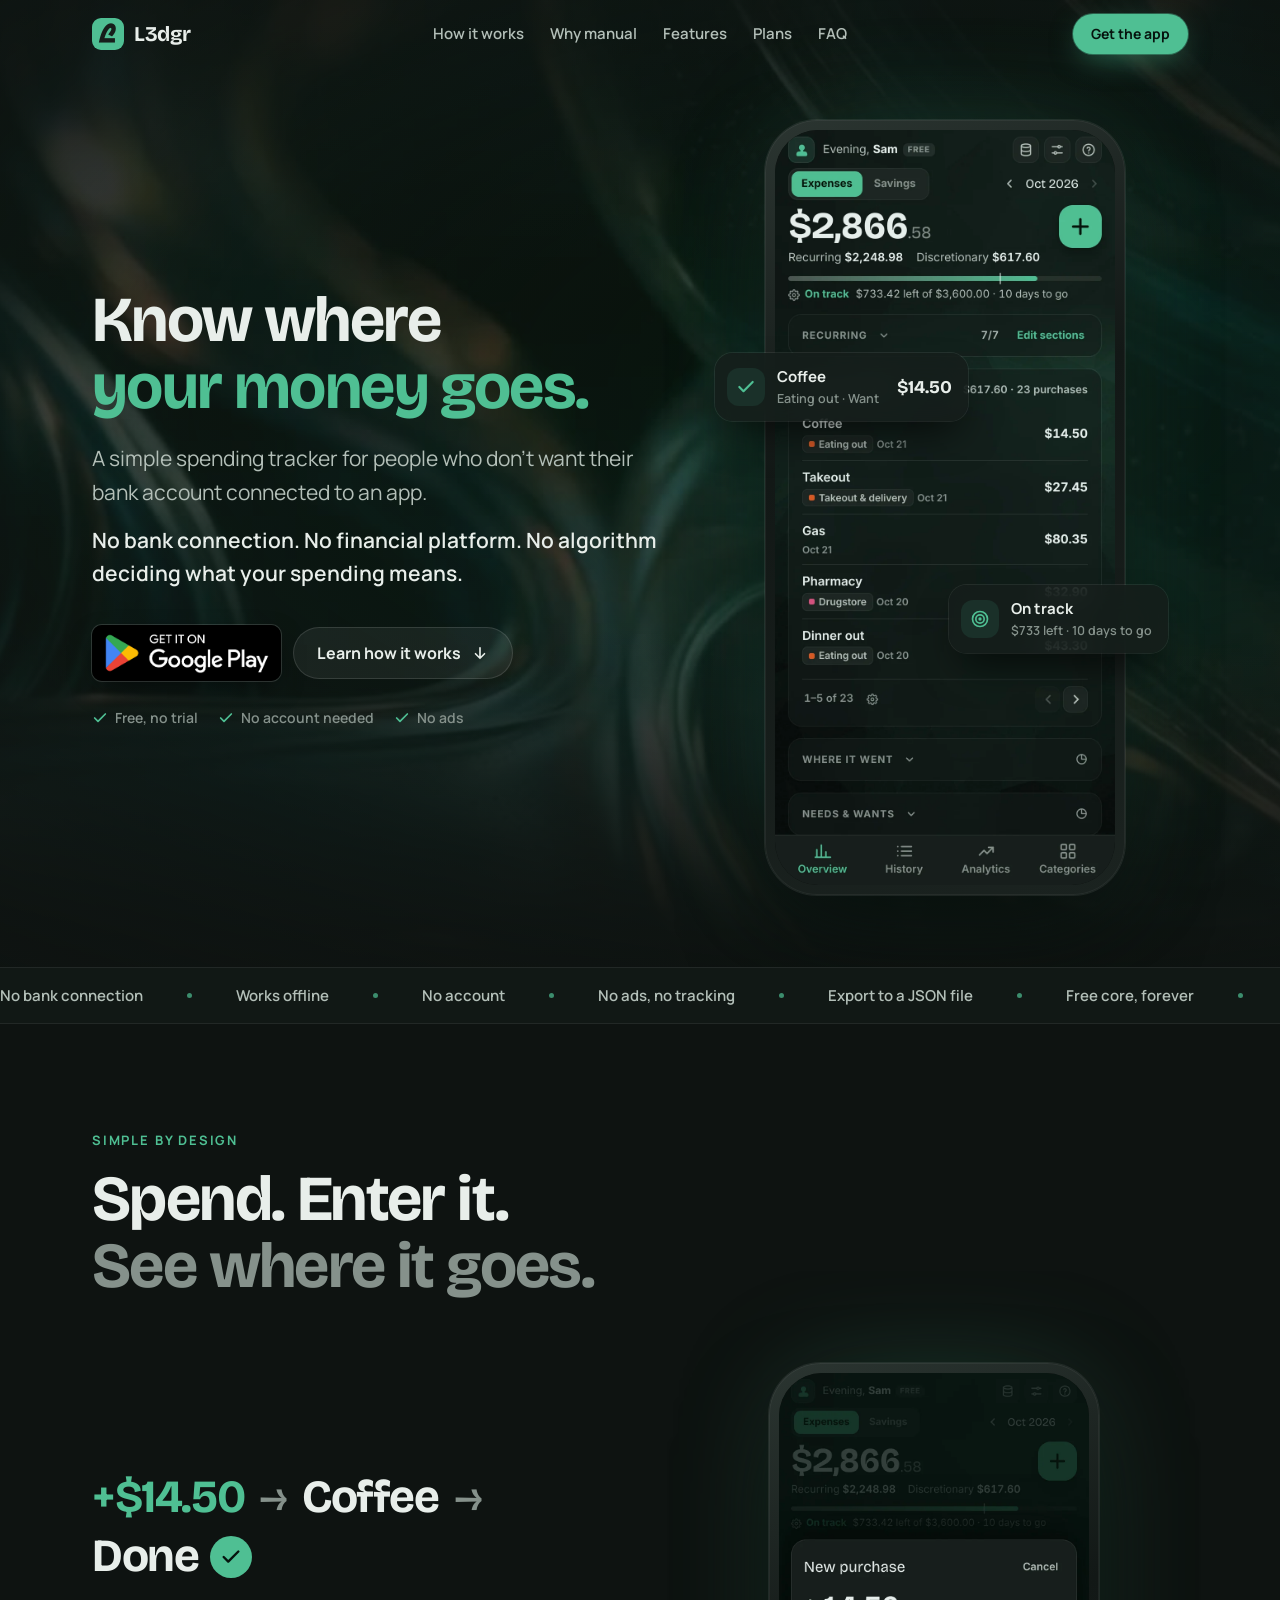
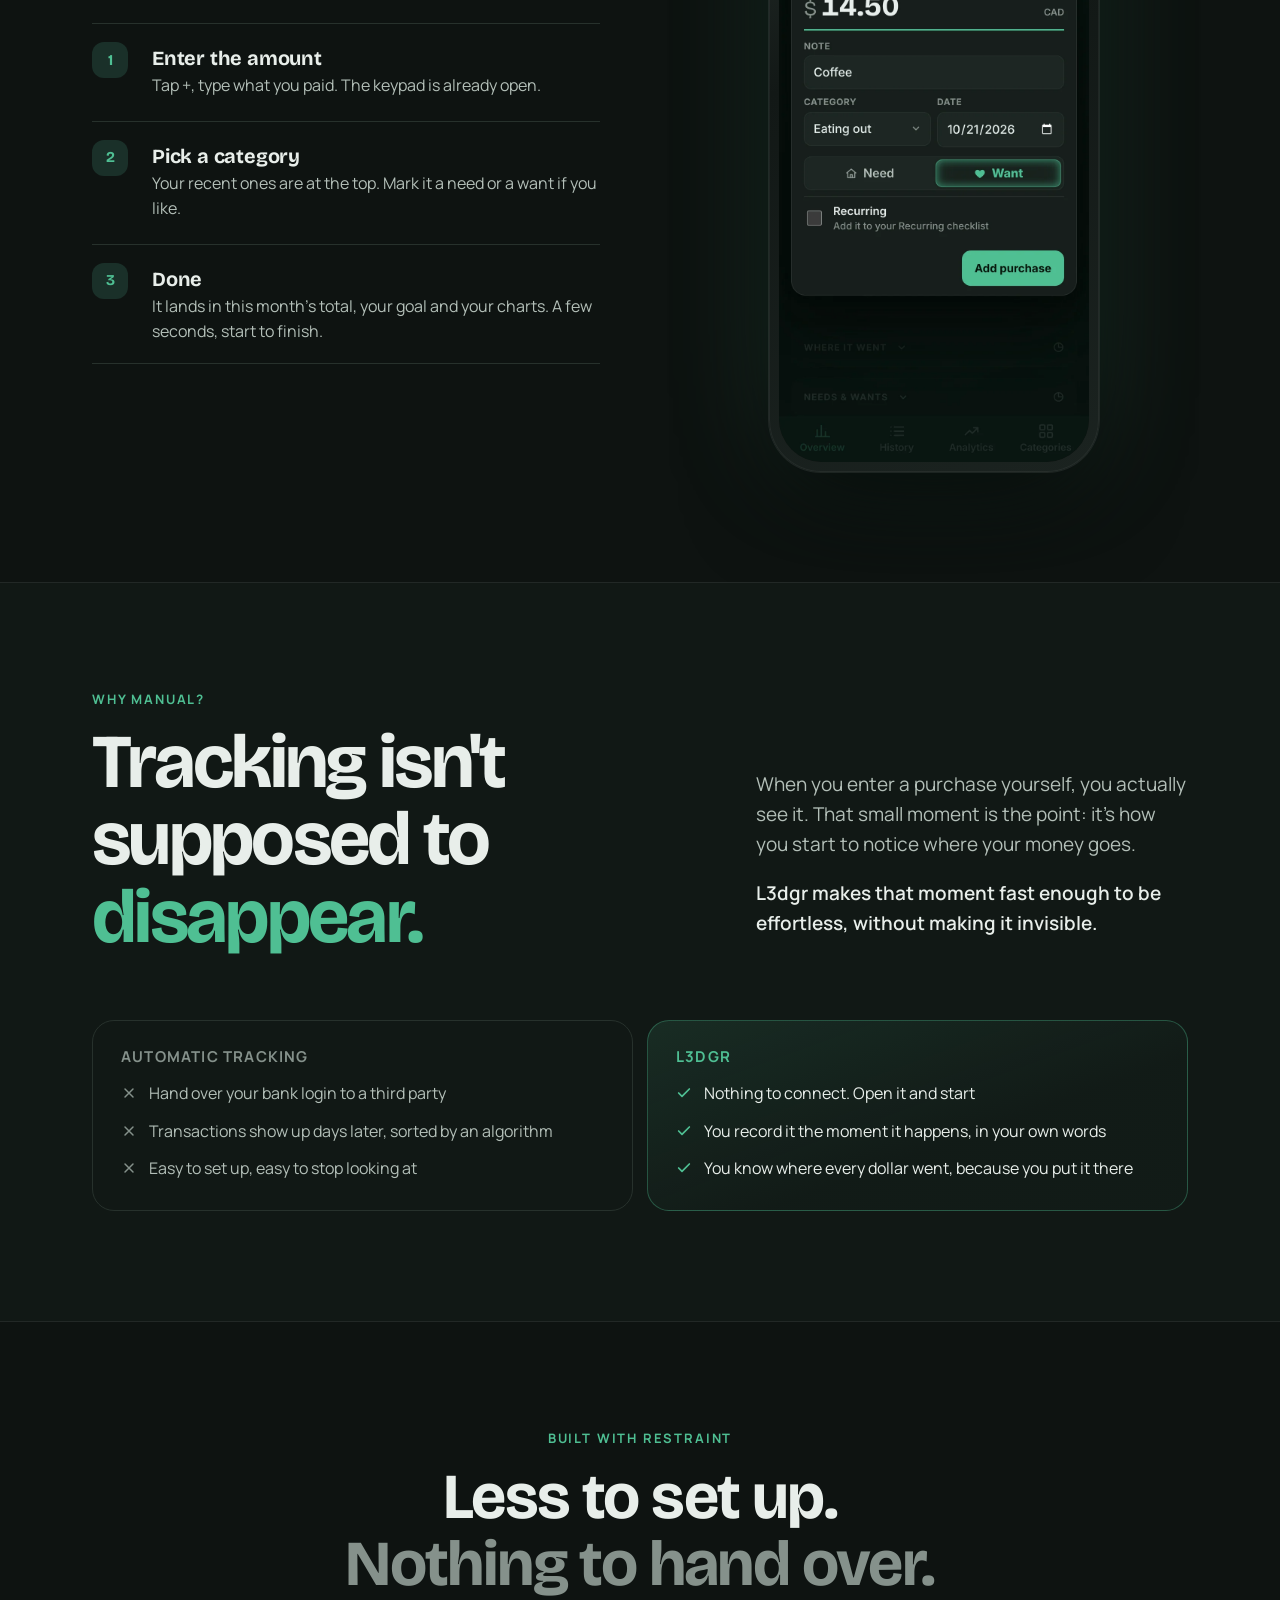
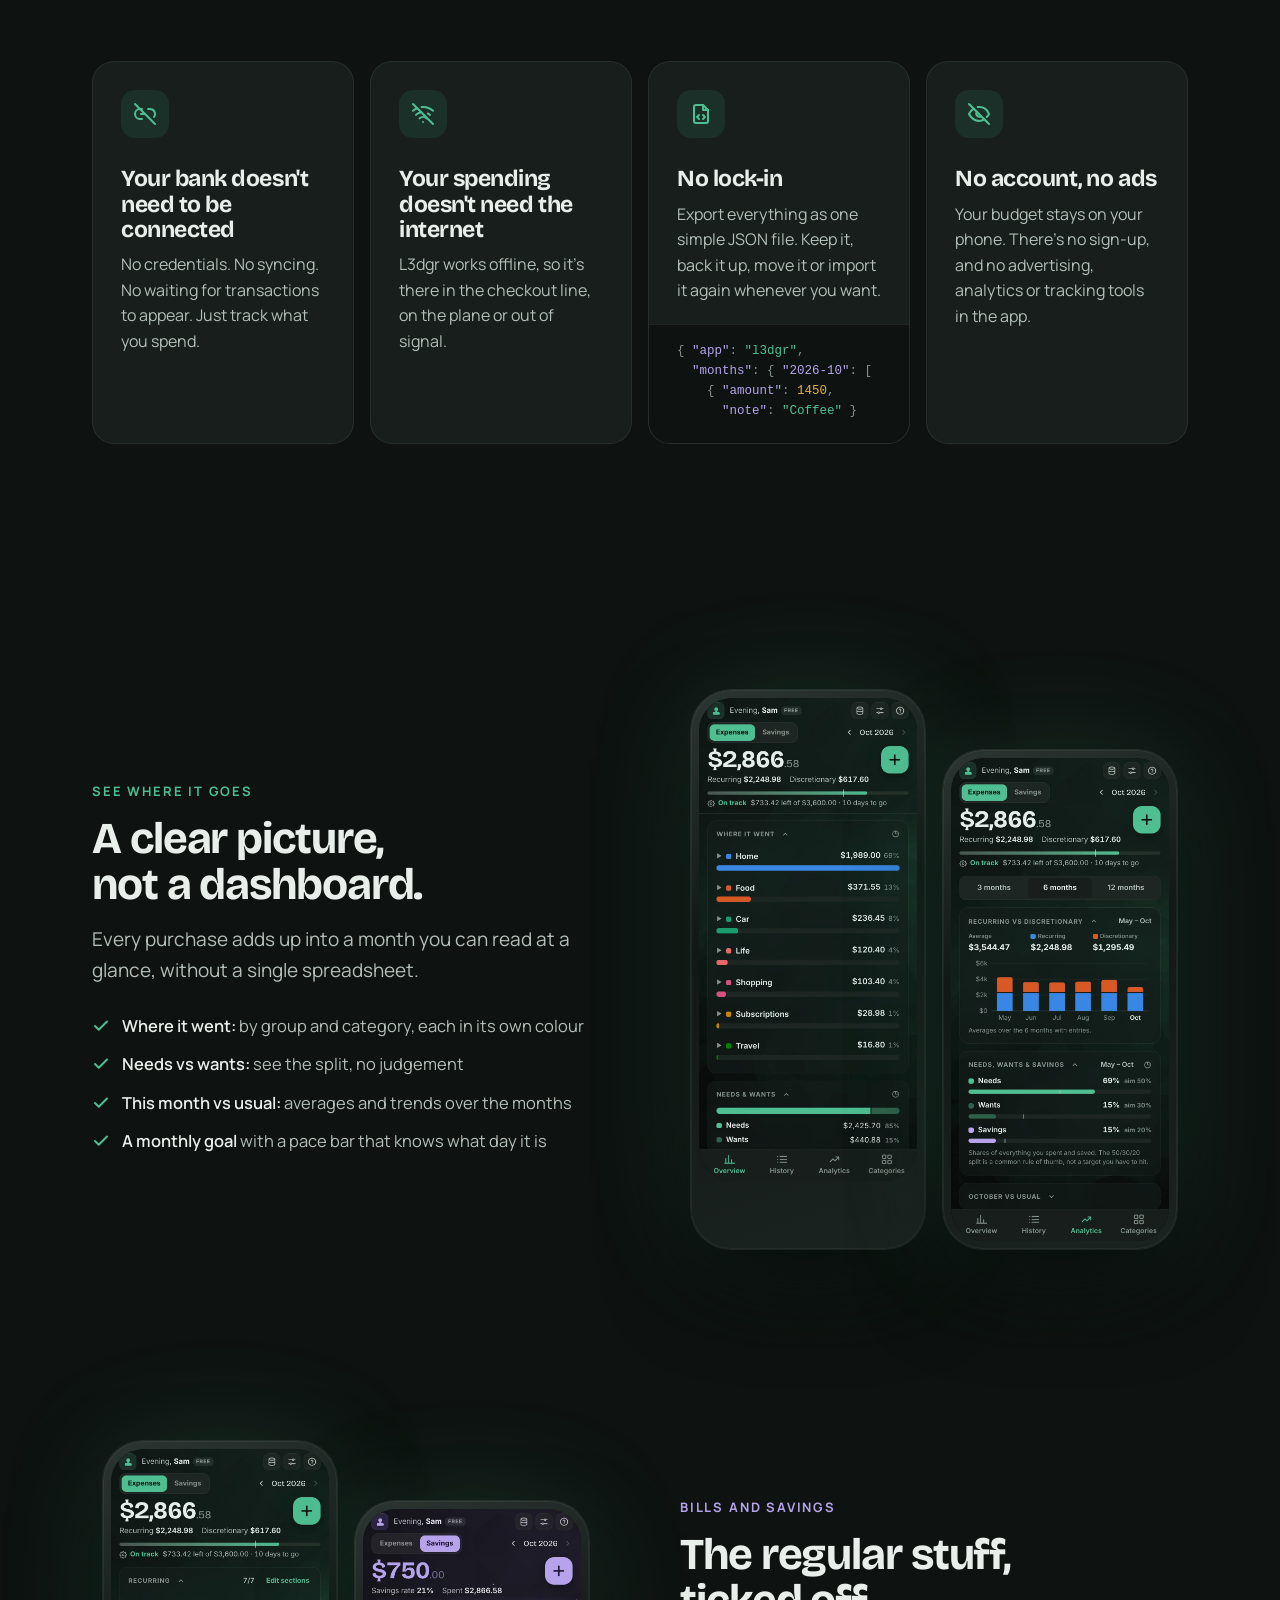
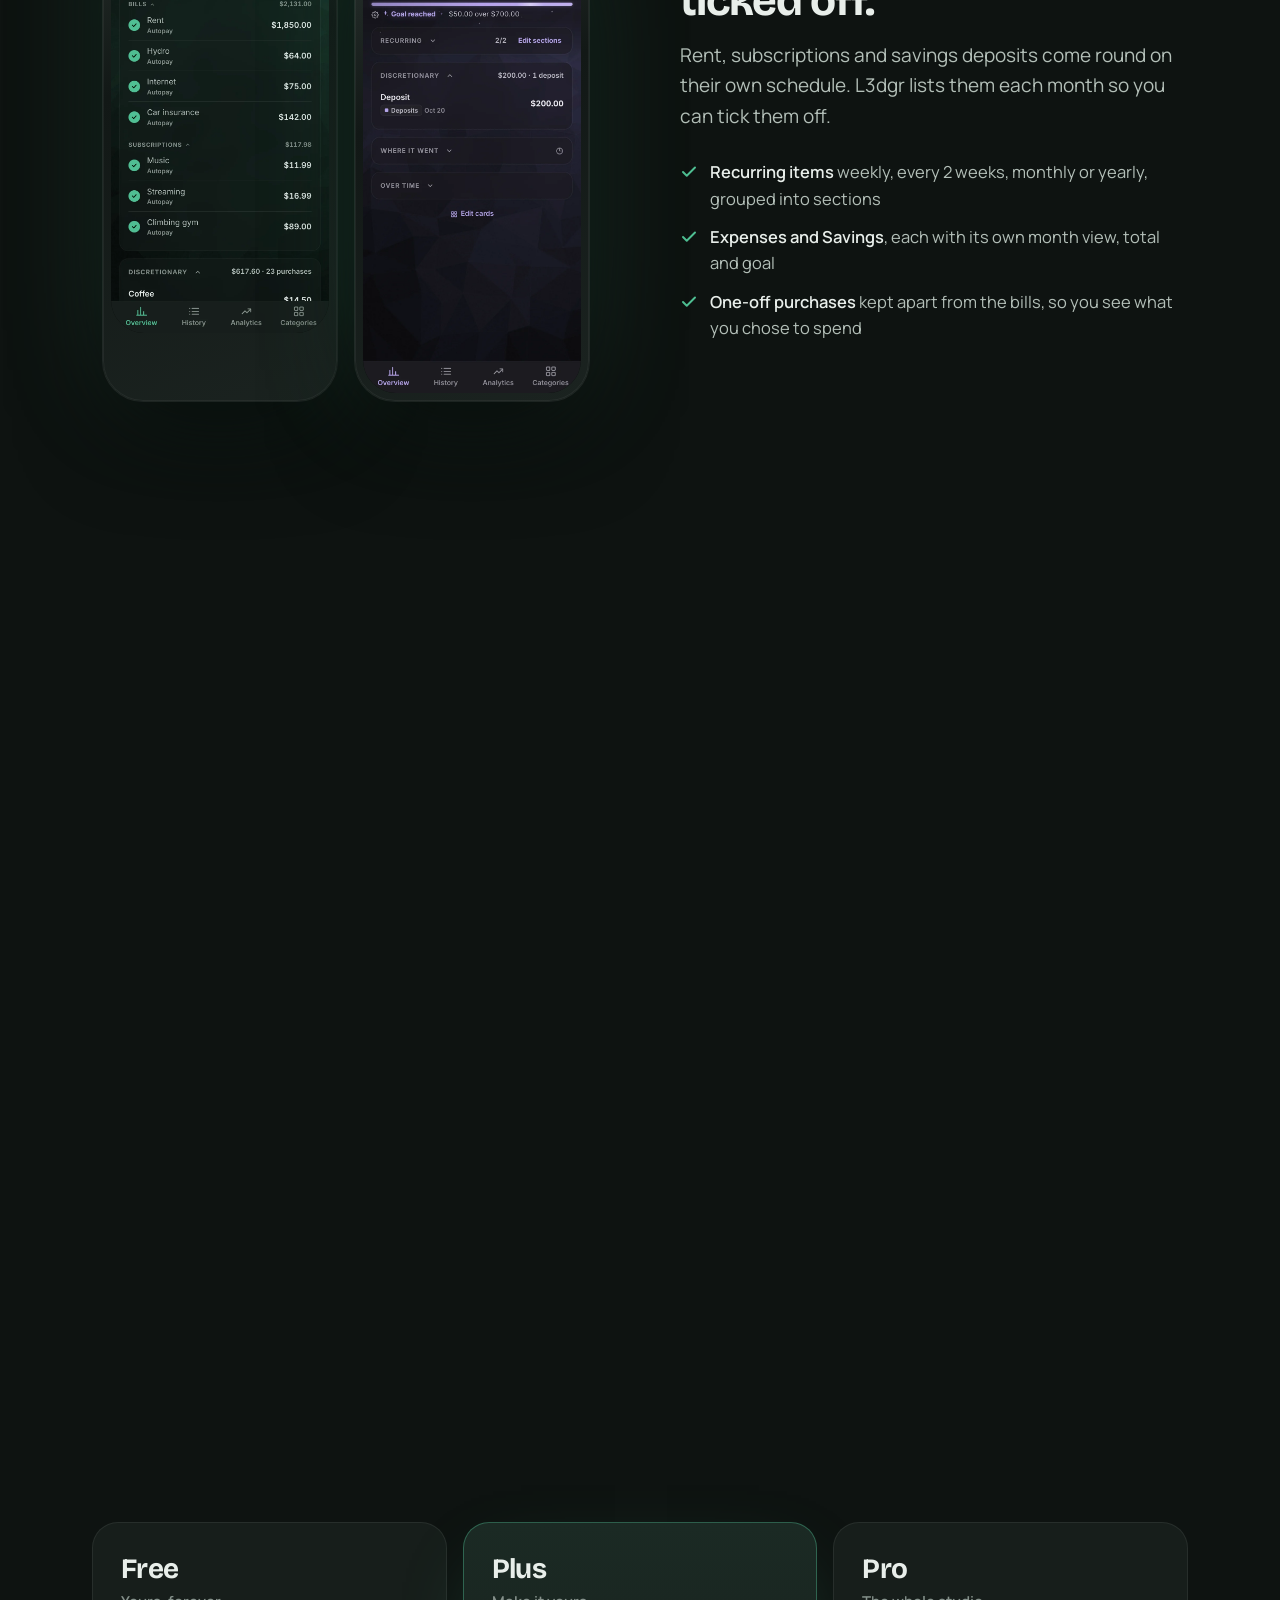
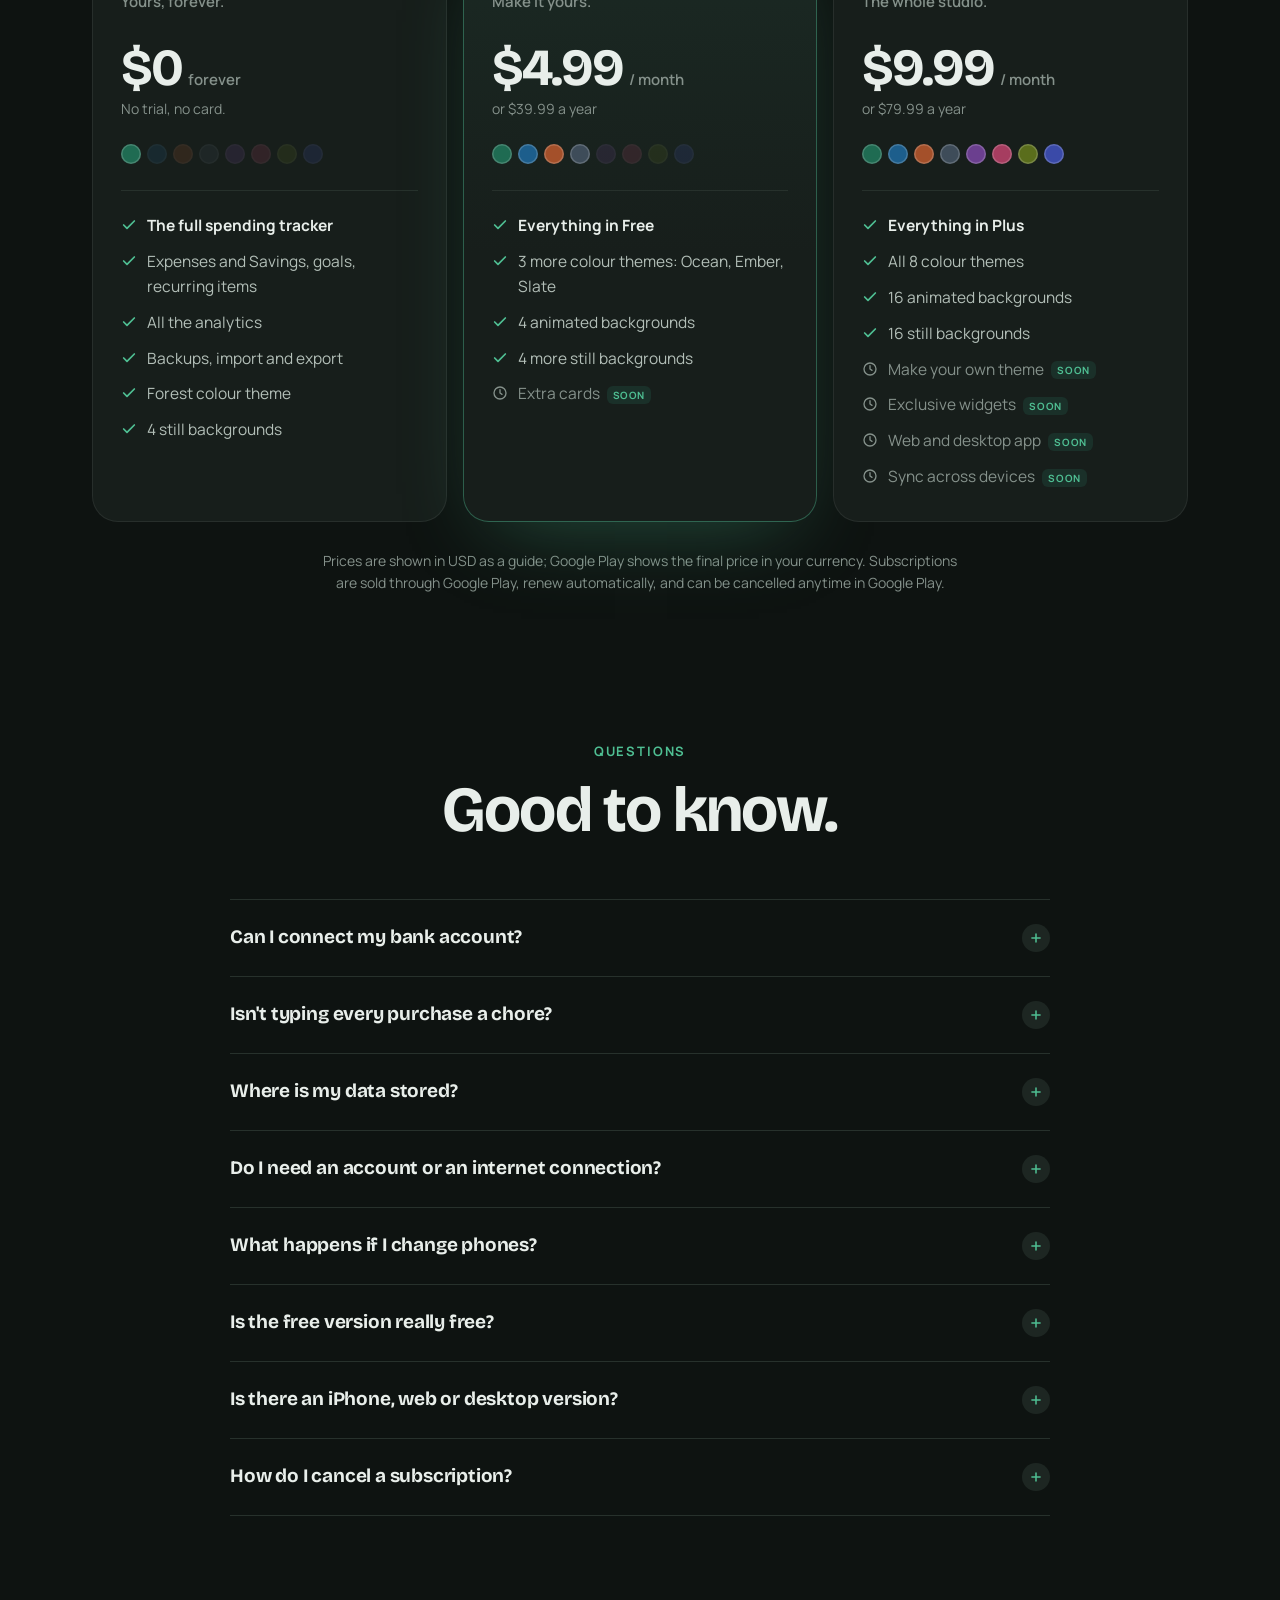
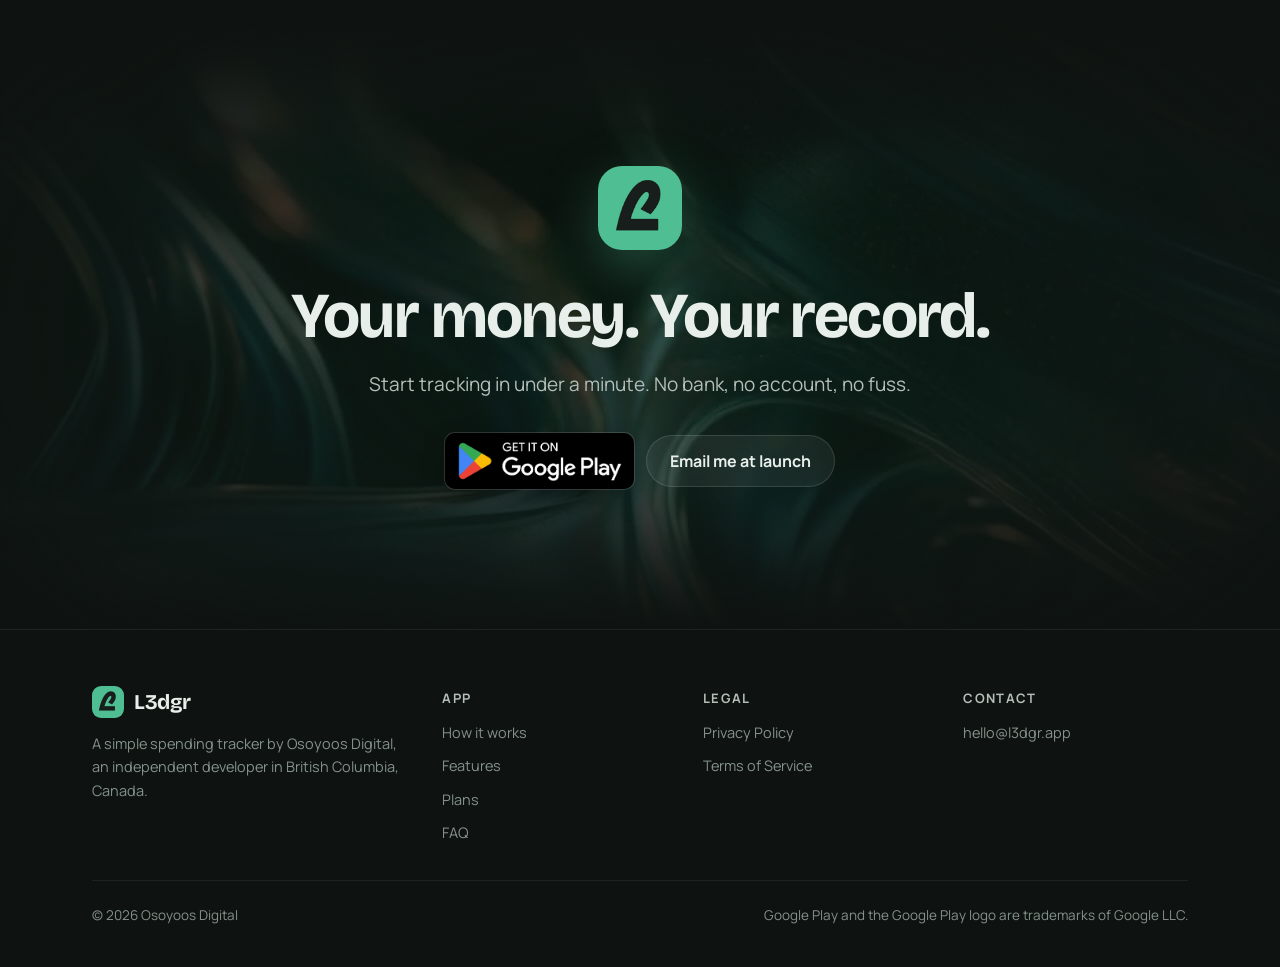
==== commit fb64fe80: "New hero headline and copy; move "Your money. Your record." to closing section" ====
--- a/index.html
+++ b/index.html
@@ -76,8 +76,9 @@
   </div>
   <div class="wrap">
     <div>
-      <h1>Your money.<br><em>Your record.</em></h1>
-      <p class="lede">A simple way to keep track of your spending. <b>No bank connections. No complicated budgeting.</b> Just enter what you spend and see where your money goes.</p>
+      <h1>Know where<br><em>your money goes.</em></h1>
+      <p class="lede">A simple spending tracker for people who don't want their bank account connected to an app.</p>
+      <p class="lede lede-b">No bank connection. No financial platform. No algorithm deciding what your spending means.</p>
       <div class="ctas">
         <a class="play-badge" data-play href="#get">
           <img src="/assets/img/get-it-on-google-play-badge-en.png" alt="Get it on Google Play" width="190" height="56">
@@ -374,7 +375,7 @@
   </div>
   <div class="wrap rv">
     <img class="logo" src="/assets/img/logo.png" alt="" width="84" height="84">
-    <h2 class="h2">Know where it goes.</h2>
+    <h2 class="h2">Your money. Your record.</h2>
     <p class="sub">Start tracking in under a minute. No bank, no account, no fuss.</p>
     <div class="ctas">
       <a class="play-badge" data-play href="#get">
--- a/assets/site.css
+++ b/assets/site.css
@@ -63,10 +63,11 @@
 @media (min-width:980px){.hero .wrap{grid-template-columns:1.08fr .92fr;gap:40px}}
 .eyebrow{display:inline-flex;align-items:center;gap:8px;font-size:13px;font-weight:700;letter-spacing:.04em;color:var(--ink-2);padding:7px 14px 7px 10px;border-radius:999px;background:rgba(23,30,27,.7);box-shadow:inset 0 0 0 1px var(--line-2);backdrop-filter:blur(8px);-webkit-backdrop-filter:blur(8px)}
 .eyebrow i{width:8px;height:8px;border-radius:50%;background:var(--accent);box-shadow:0 0 12px var(--accent)}
-.hero h1{font-size:clamp(48px,8.4vw,96px);margin:0 0 22px}
+.hero h1{font-size:clamp(38px,5vw,68px);margin:0 0 22px}
 .hero h1 em{font-style:normal;color:var(--accent)}
 .lede{font-size:clamp(18px,2vw,21px);color:var(--ink-2);max-width:34em}
 .lede b{color:var(--ink);font-weight:600}
+.lede-b{margin-top:14px;color:var(--ink);font-weight:600}
 .ctas{display:flex;flex-wrap:wrap;gap:12px;margin-top:34px}
 .proof{display:flex;flex-wrap:wrap;gap:8px 20px;margin-top:26px;font-size:14px;color:var(--muted);font-weight:600}
 .proof span{display:inline-flex;align-items:center;gap:7px}
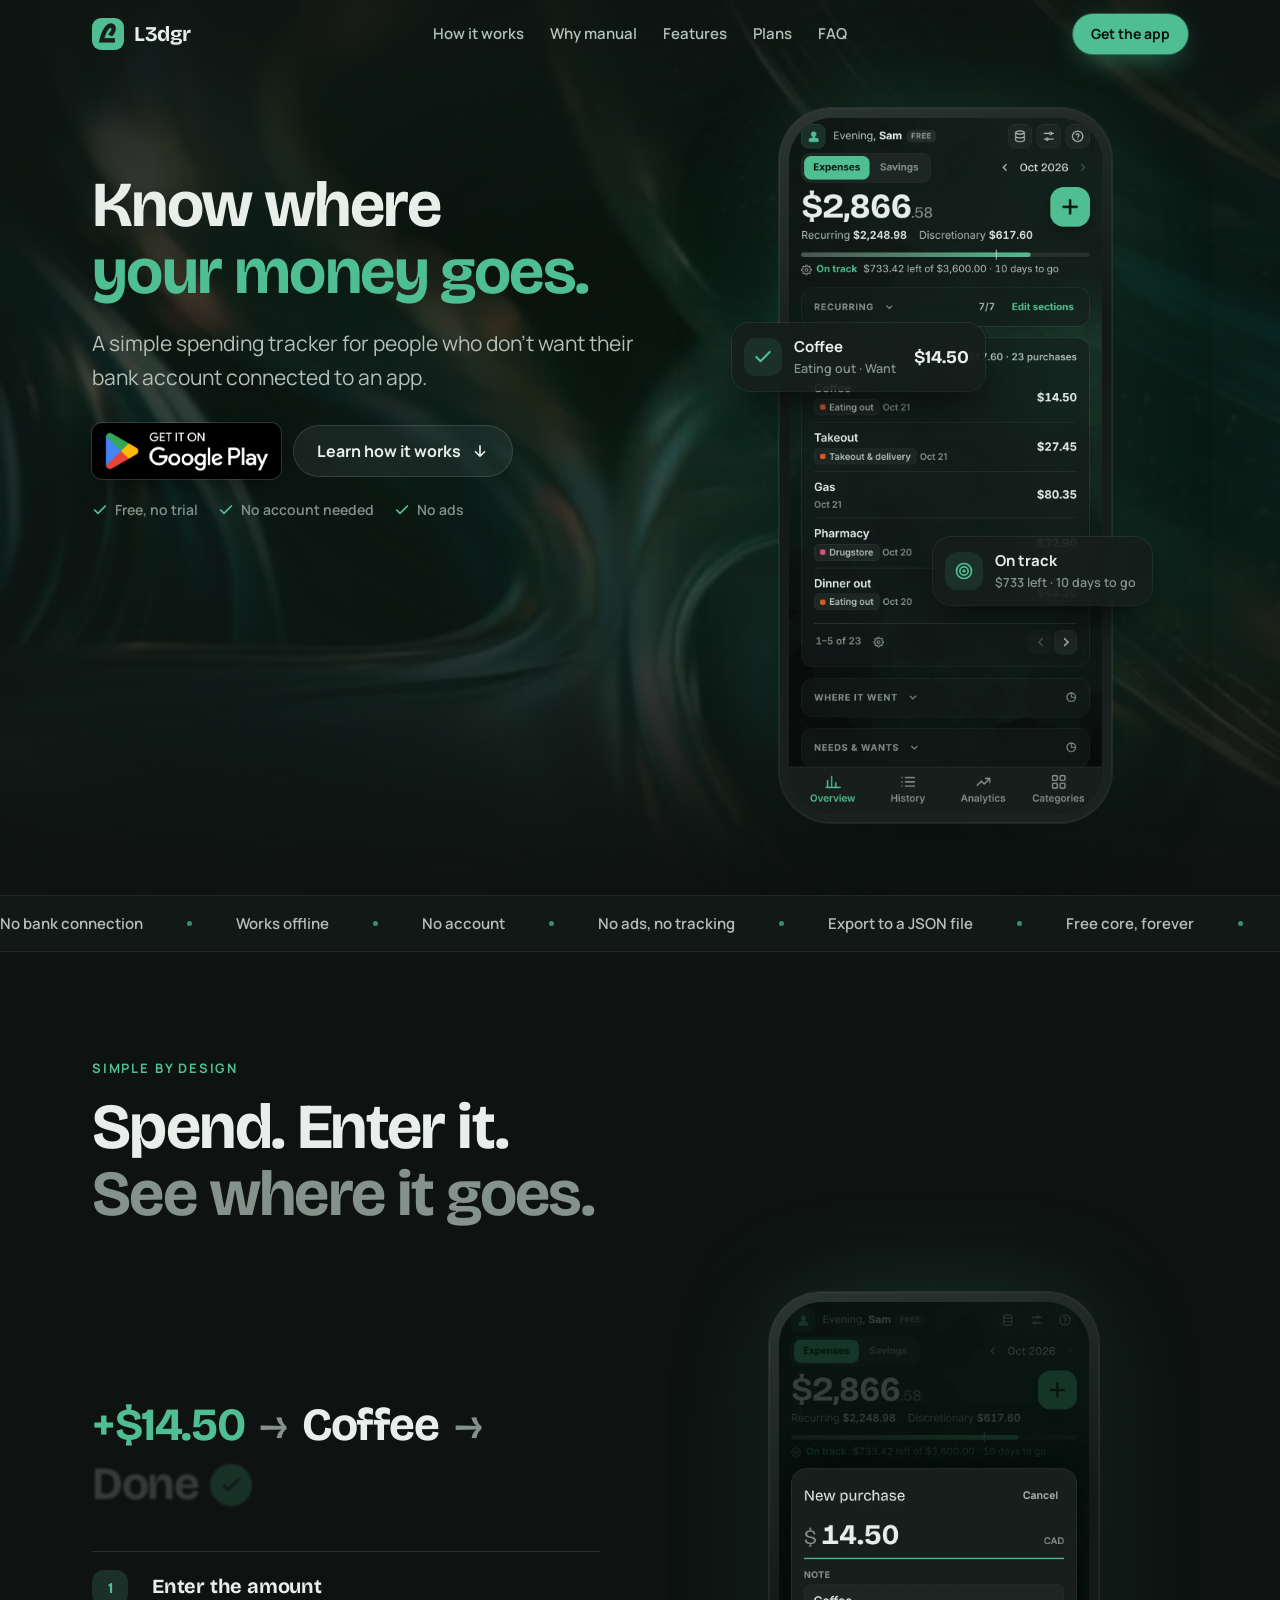
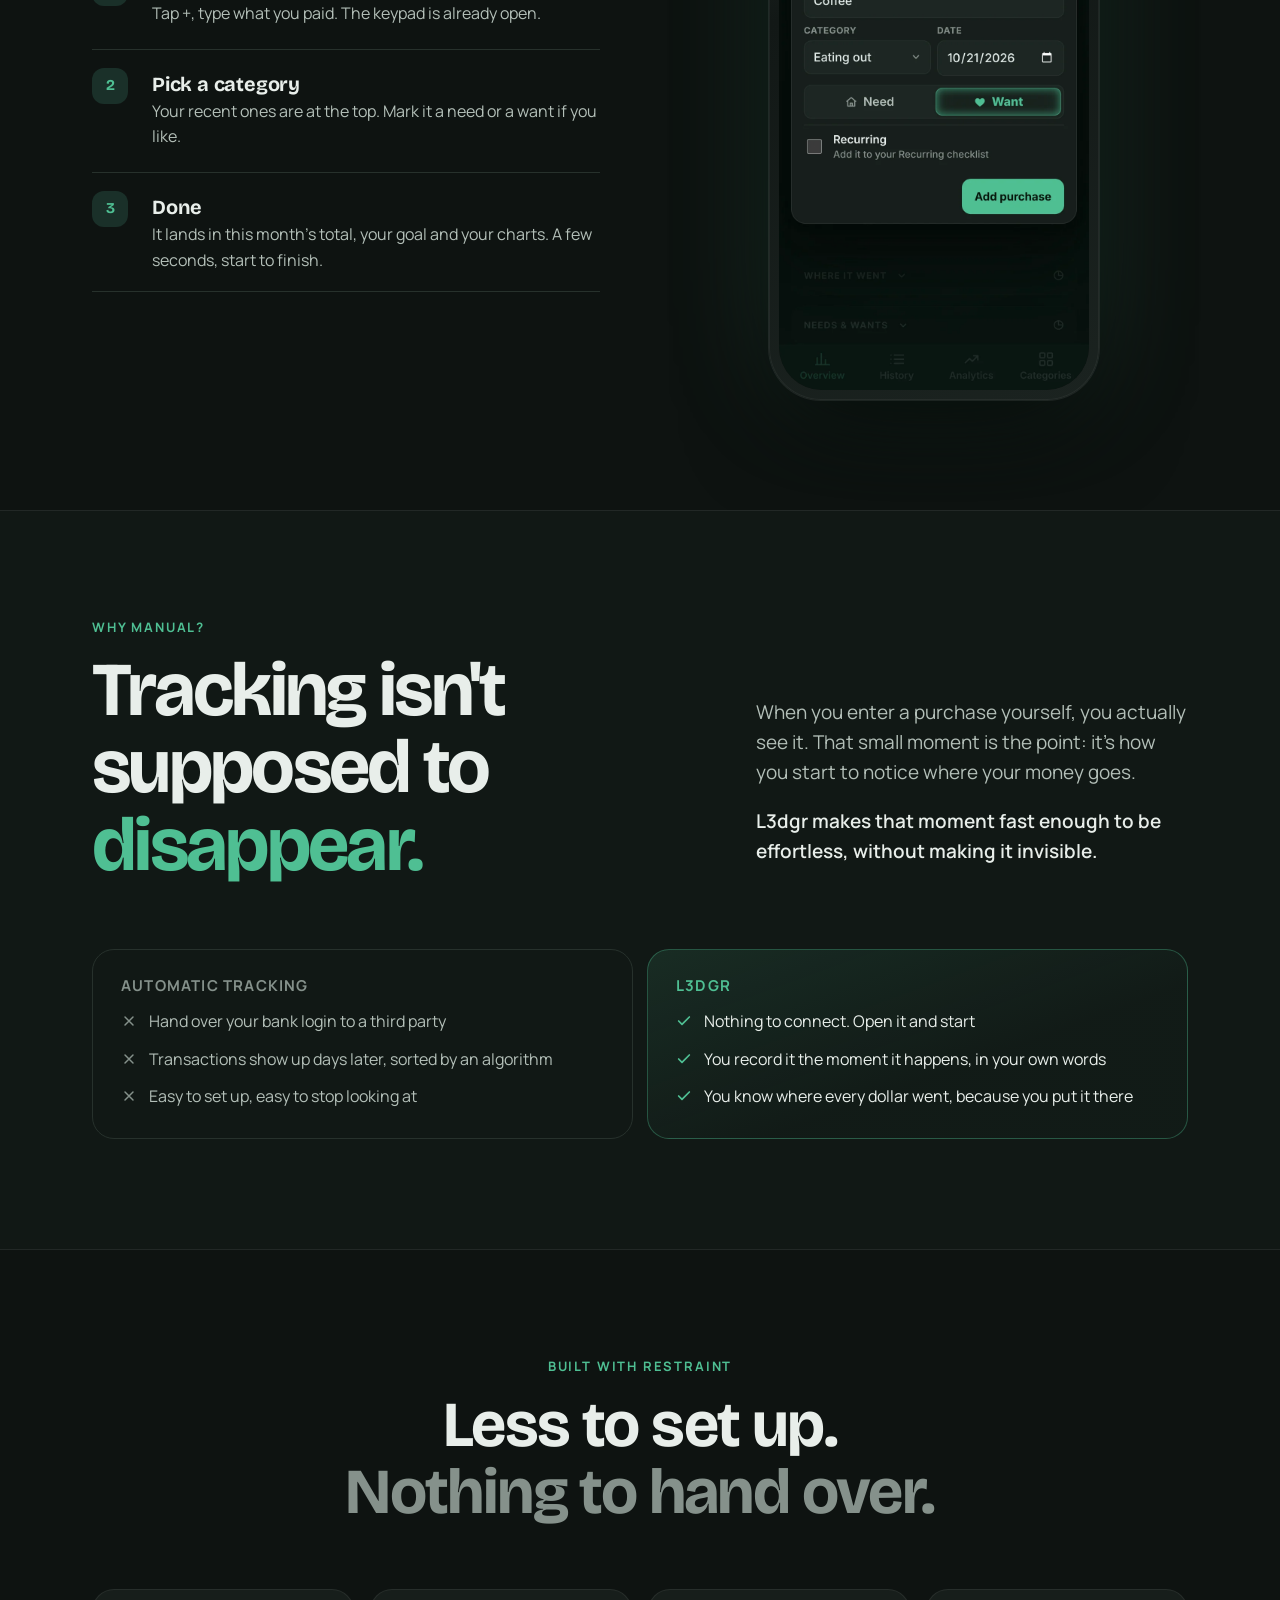
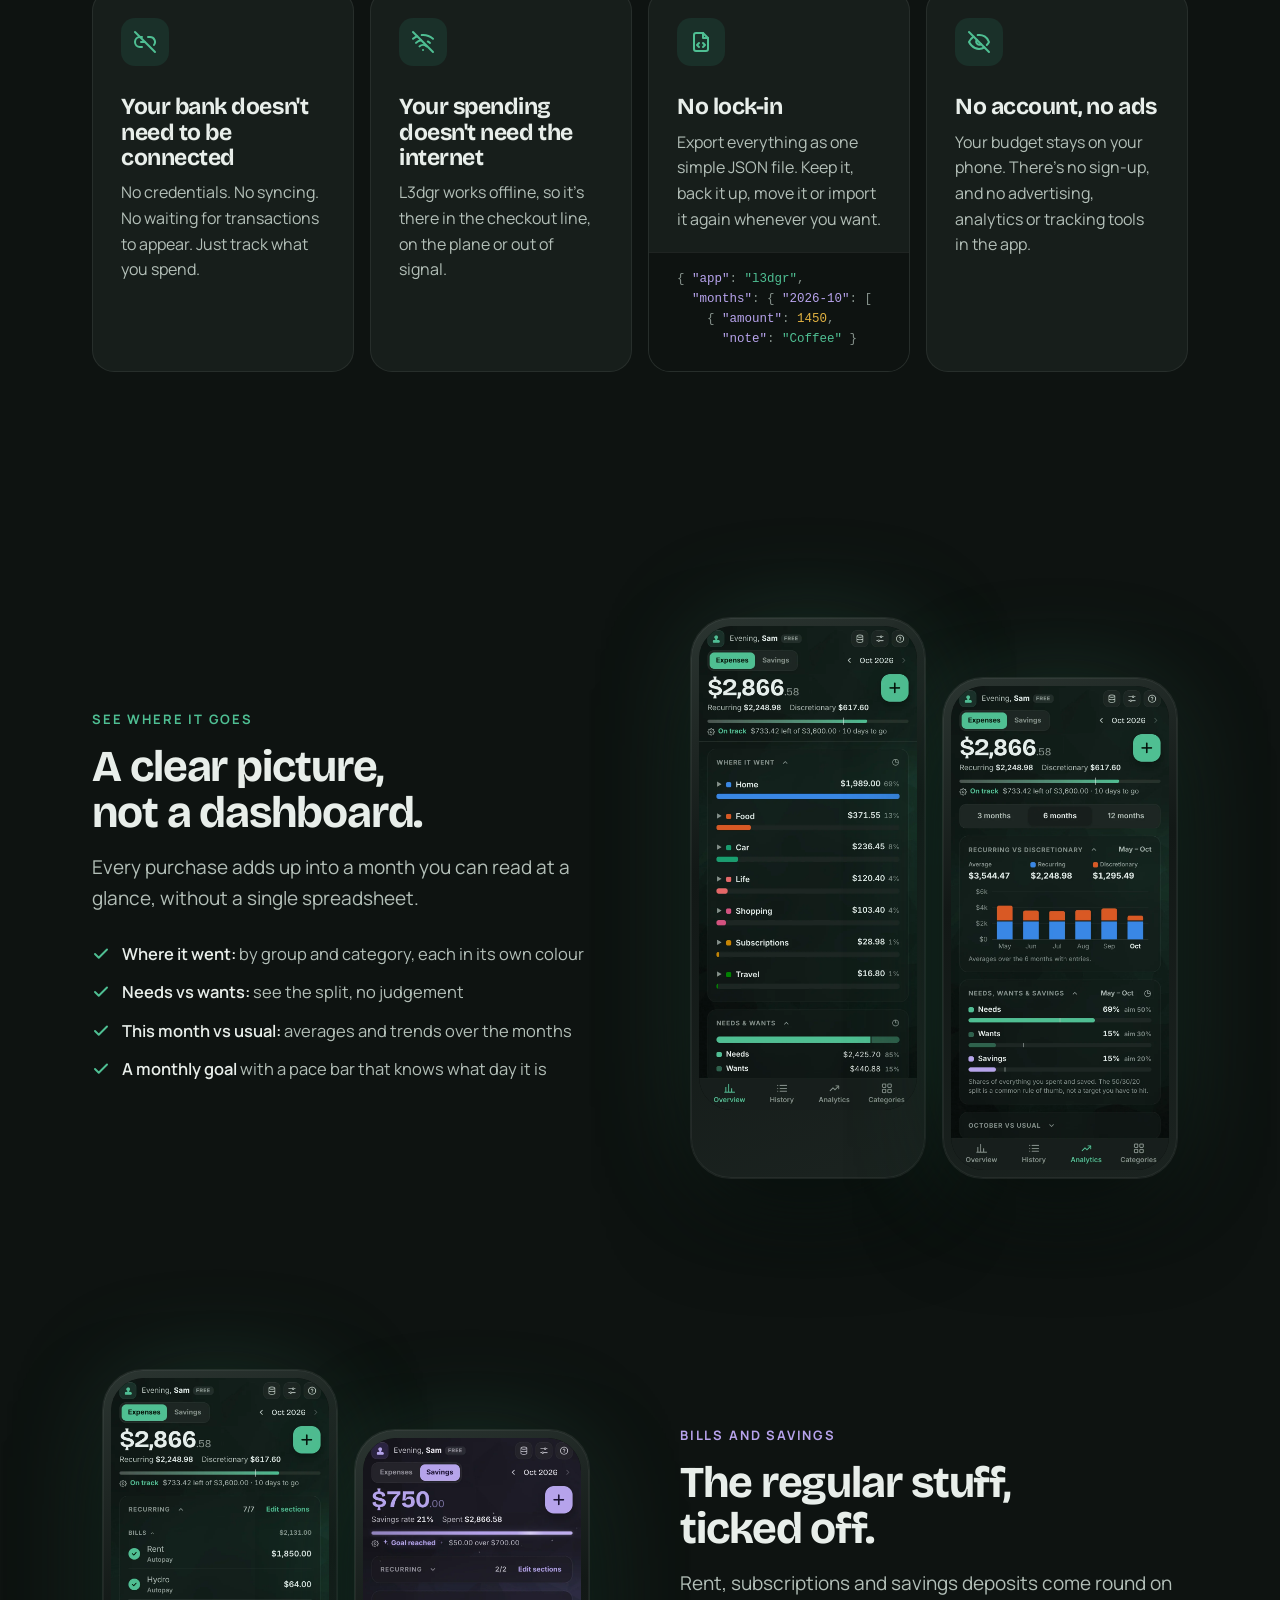
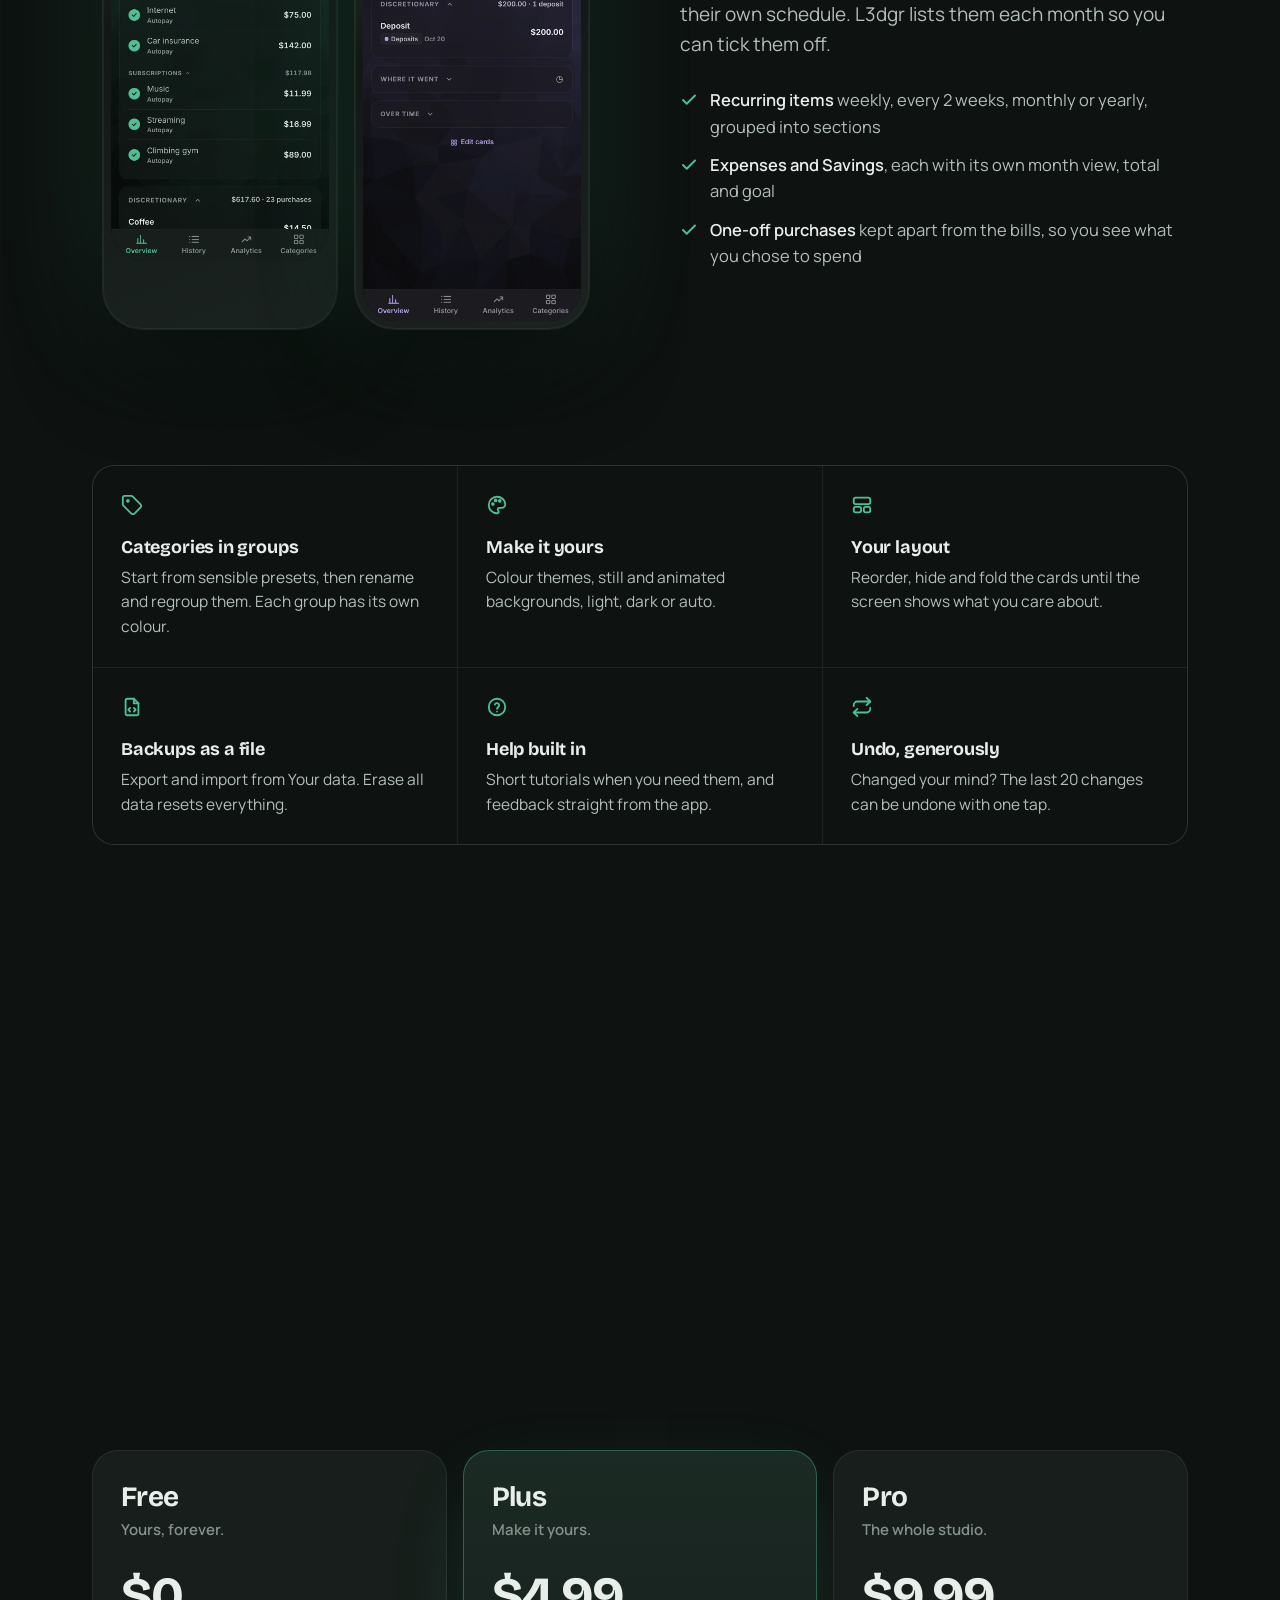
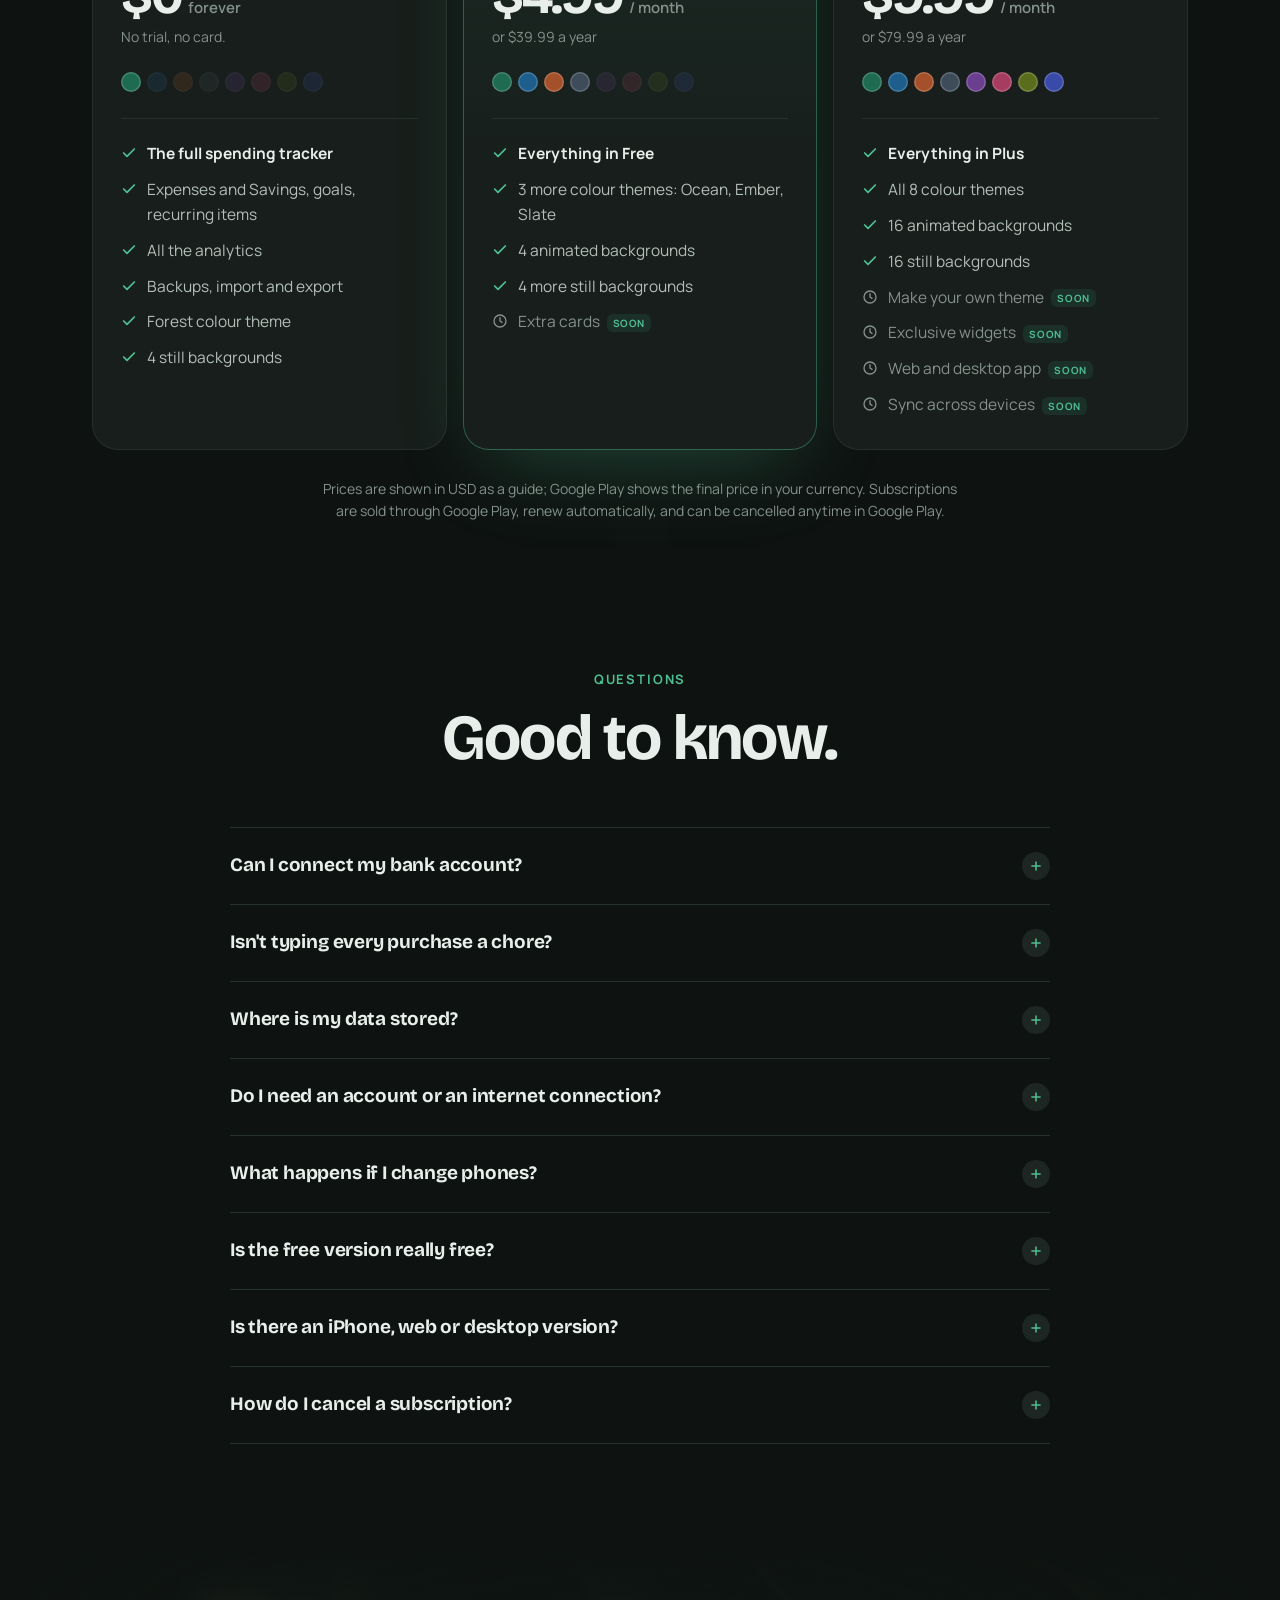
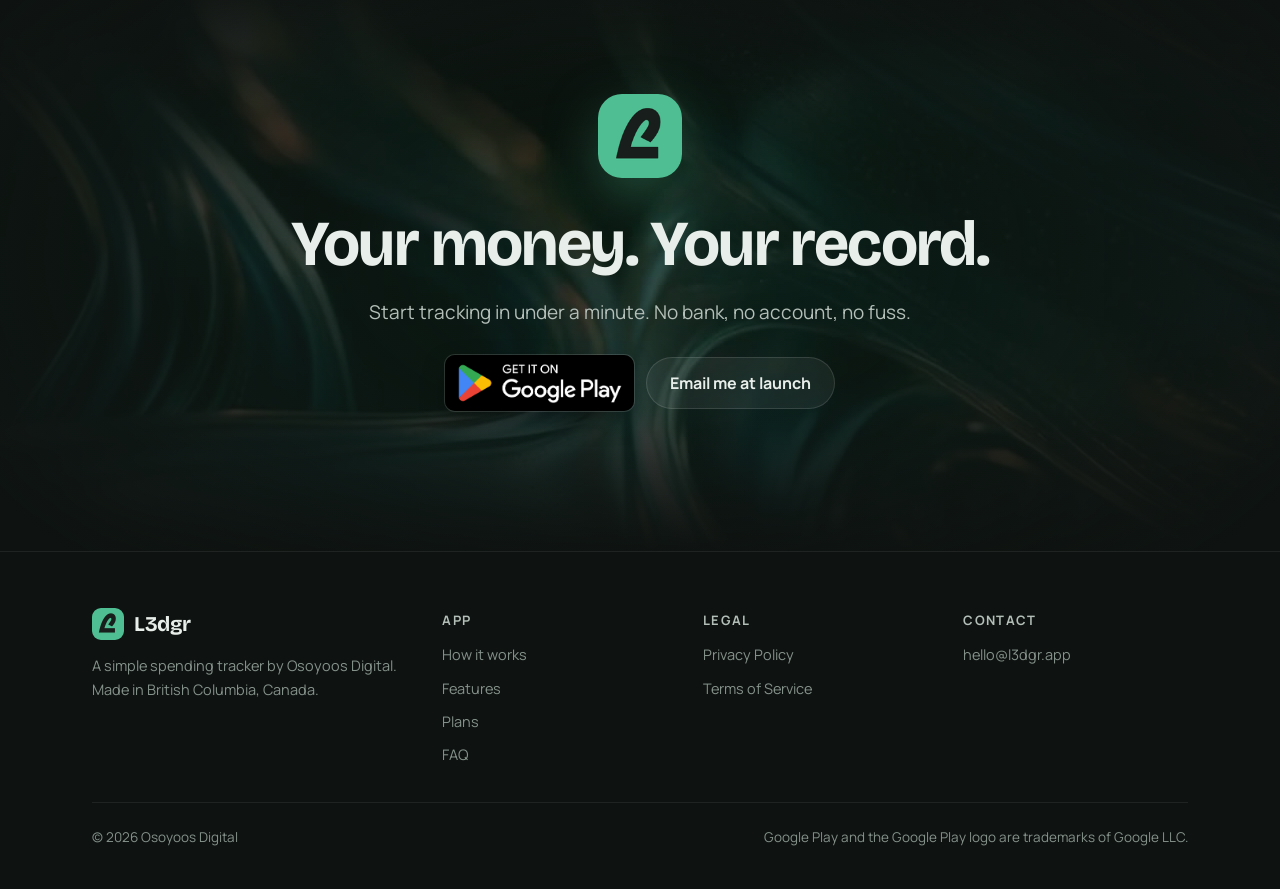
==== commit 93bb65ae: "Shorten footer credit: Made in British Columbia, Canada" ====
--- a/index.html
+++ b/index.html
@@ -78,7 +78,6 @@
     <div>
       <h1>Know where<br><em>your money goes.</em></h1>
       <p class="lede">A simple spending tracker for people who don't want their bank account connected to an app.</p>
-      <p class="lede lede-b">No bank connection. No financial platform. No algorithm deciding what your spending means.</p>
       <div class="ctas">
         <a class="play-badge" data-play href="#get">
           <img src="/assets/img/get-it-on-google-play-badge-en.png" alt="Get it on Google Play" width="190" height="56">
@@ -392,7 +391,7 @@
   <div class="wrap">
     <div>
       <a class="brand" href="/"><img src="/assets/img/logo.png" alt="" width="32" height="32">L3dgr</a>
-      <p>A simple spending tracker by Osoyoos Digital, an independent developer in British Columbia, Canada.</p>
+      <p>A simple spending tracker by Osoyoos Digital. Made in British Columbia, Canada.</p>
     </div>
     <div>
       <h4>App</h4>
--- a/assets/site.css
+++ b/assets/site.css
@@ -53,14 +53,15 @@
 .soon-tag{display:inline-block;font:700 11px/1 var(--body);letter-spacing:.06em;text-transform:uppercase;color:var(--accent);background:var(--accent-soft);padding:5px 8px;border-radius:6px;vertical-align:middle}
 
 /* ---------- hero ---------- */
-.hero{position:relative;min-height:100svh;padding:120px 0 72px;display:flex;align-items:center;overflow:hidden;isolation:isolate}
+.hero{position:relative;padding:92px 0 56px;display:flex;overflow:hidden;isolation:isolate}
+@media (min-width:980px){.hero{padding:108px 0 72px}}
 .hero-bg{position:absolute;inset:0;z-index:-1}
 .hero-bg video,.hero-bg img{position:absolute;inset:0;width:100%;height:100%;object-fit:cover;opacity:.42;filter:saturate(1.1)}
 .hero-bg::after{content:"";position:absolute;inset:0;background:
   radial-gradient(120% 80% at 75% 40%,transparent 0%,rgba(14,19,17,.55) 55%,var(--bg) 100%),
   linear-gradient(180deg,rgba(14,19,17,.5) 0%,transparent 30%,transparent 65%,var(--bg) 100%)}
-.hero .wrap{display:grid;gap:56px;align-items:center;width:100%}
-@media (min-width:980px){.hero .wrap{grid-template-columns:1.08fr .92fr;gap:40px}}
+.hero .wrap{display:grid;gap:40px;align-items:center;width:100%}
+@media (min-width:980px){.hero .wrap{grid-template-columns:1.08fr .92fr;gap:40px;align-items:start}.hero .wrap>div:first-child{padding-top:clamp(24px,7svh,72px)}.hero .stage{width:min(100%,340px,calc((100svh - 160px) * .45))}}
 .eyebrow{display:inline-flex;align-items:center;gap:8px;font-size:13px;font-weight:700;letter-spacing:.04em;color:var(--ink-2);padding:7px 14px 7px 10px;border-radius:999px;background:rgba(23,30,27,.7);box-shadow:inset 0 0 0 1px var(--line-2);backdrop-filter:blur(8px);-webkit-backdrop-filter:blur(8px)}
 .eyebrow i{width:8px;height:8px;border-radius:50%;background:var(--accent);box-shadow:0 0 12px var(--accent)}
 .hero h1{font-size:clamp(38px,5vw,68px);margin:0 0 22px}
@@ -68,8 +69,8 @@
 .lede{font-size:clamp(18px,2vw,21px);color:var(--ink-2);max-width:34em}
 .lede b{color:var(--ink);font-weight:600}
 .lede-b{margin-top:14px;color:var(--ink);font-weight:600}
-.ctas{display:flex;flex-wrap:wrap;gap:12px;margin-top:34px}
-.proof{display:flex;flex-wrap:wrap;gap:8px 20px;margin-top:26px;font-size:14px;color:var(--muted);font-weight:600}
+.ctas{display:flex;flex-wrap:wrap;gap:12px;margin-top:28px}
+.proof{display:flex;flex-wrap:wrap;gap:8px 20px;margin-top:20px;font-size:14px;color:var(--muted);font-weight:600}
 .proof span{display:inline-flex;align-items:center;gap:7px}
 .proof svg{color:var(--accent)}
 
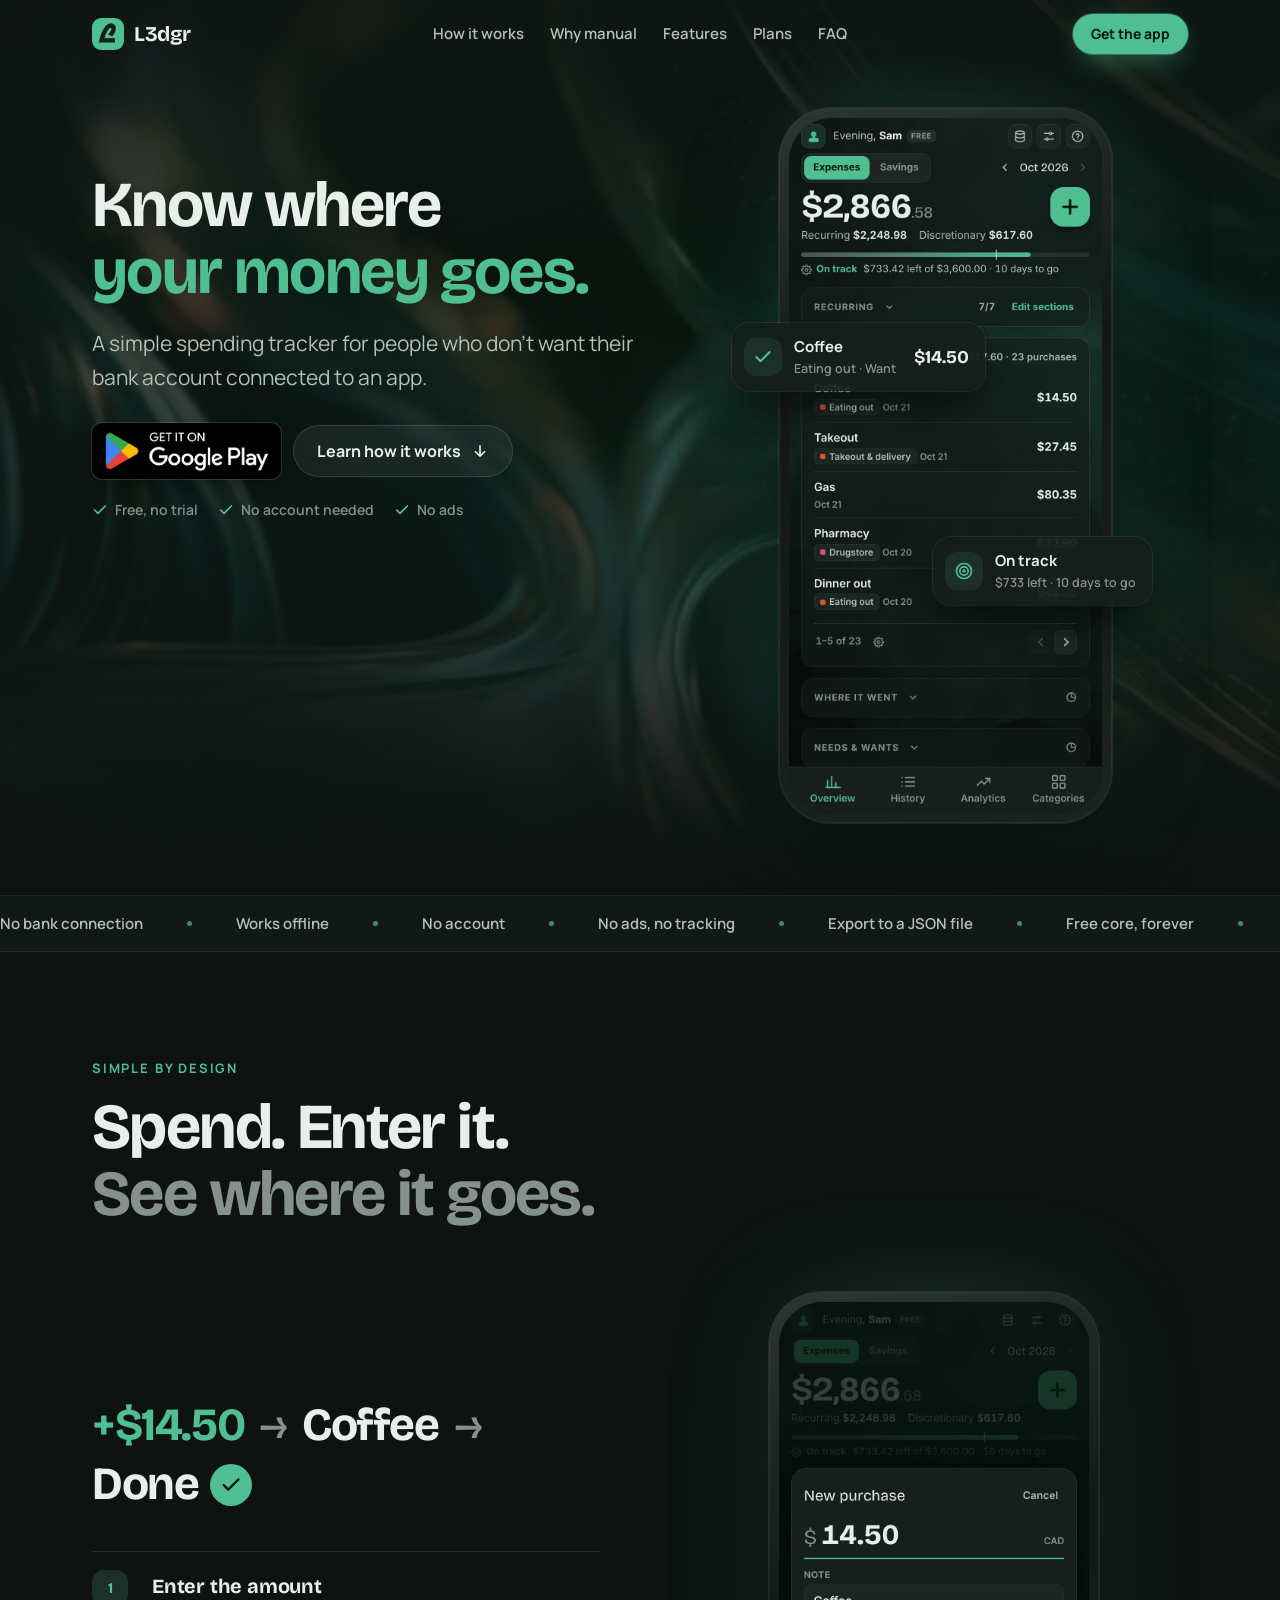
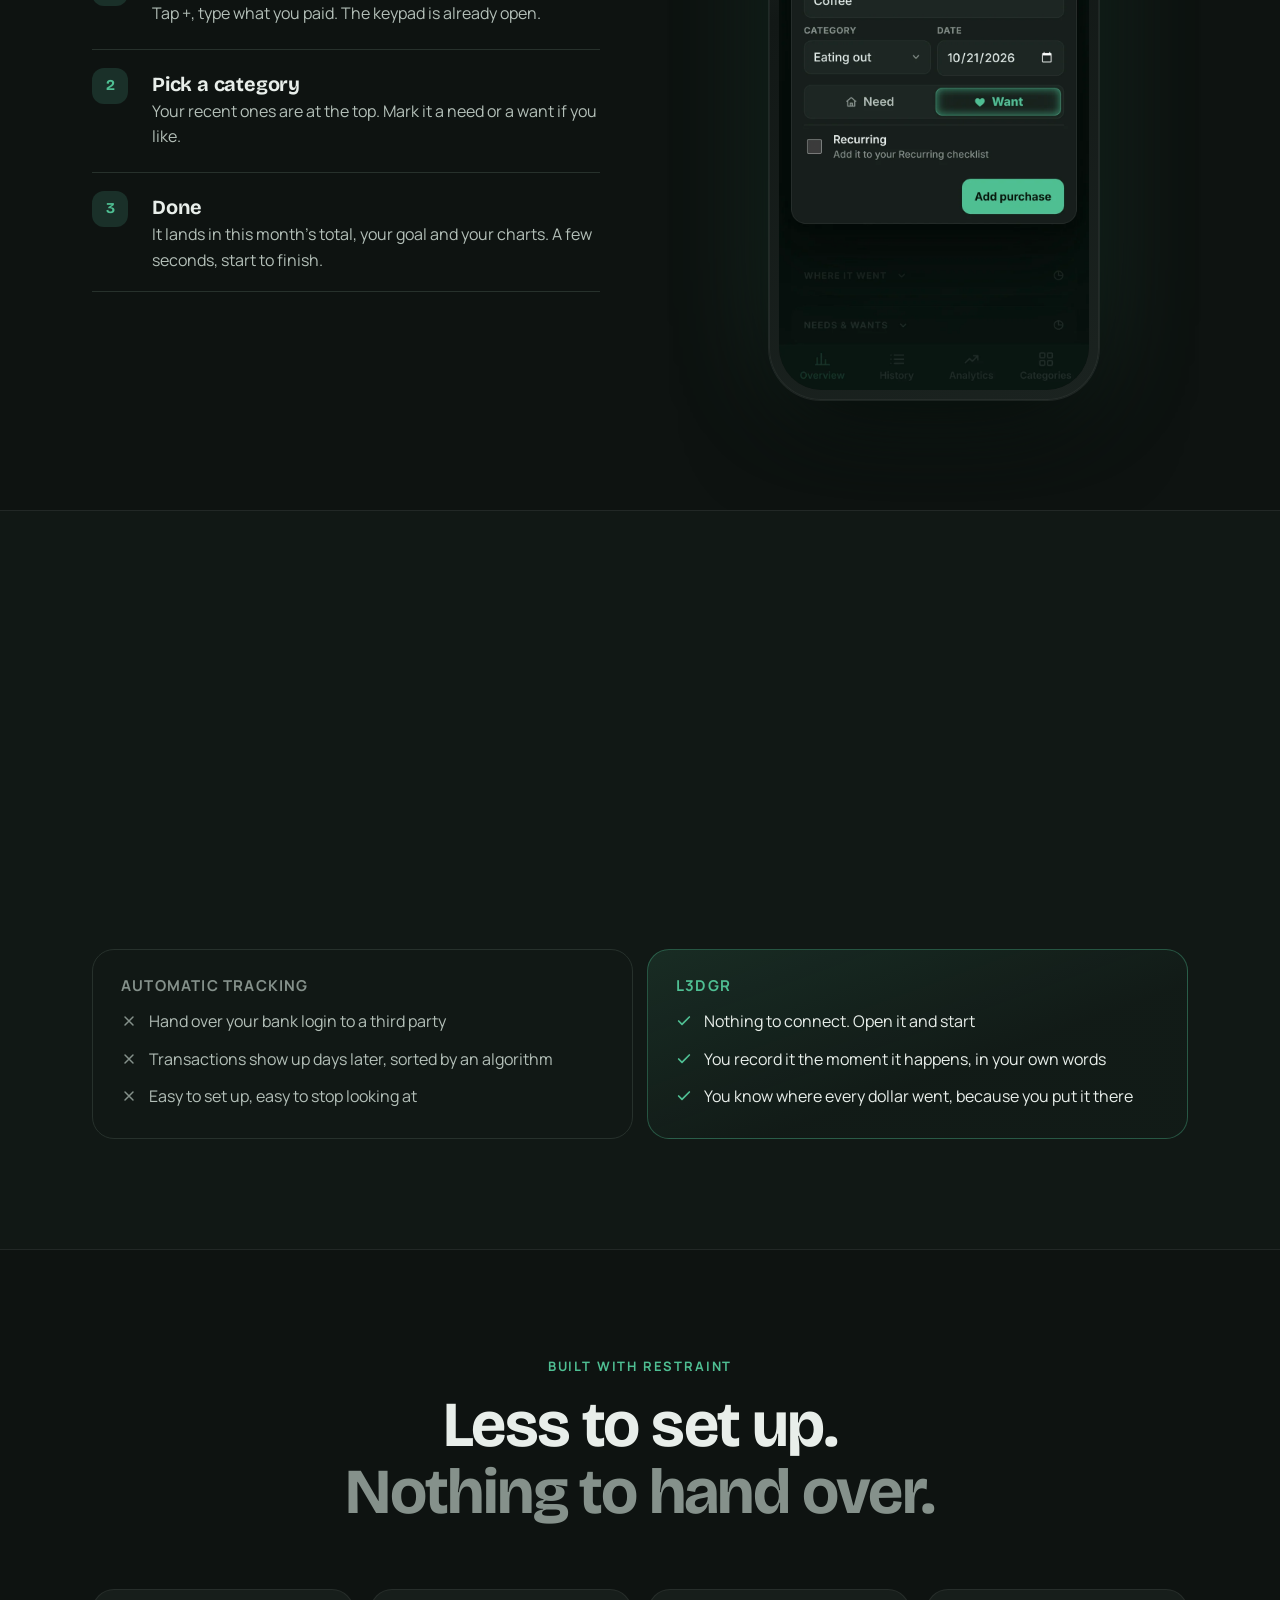
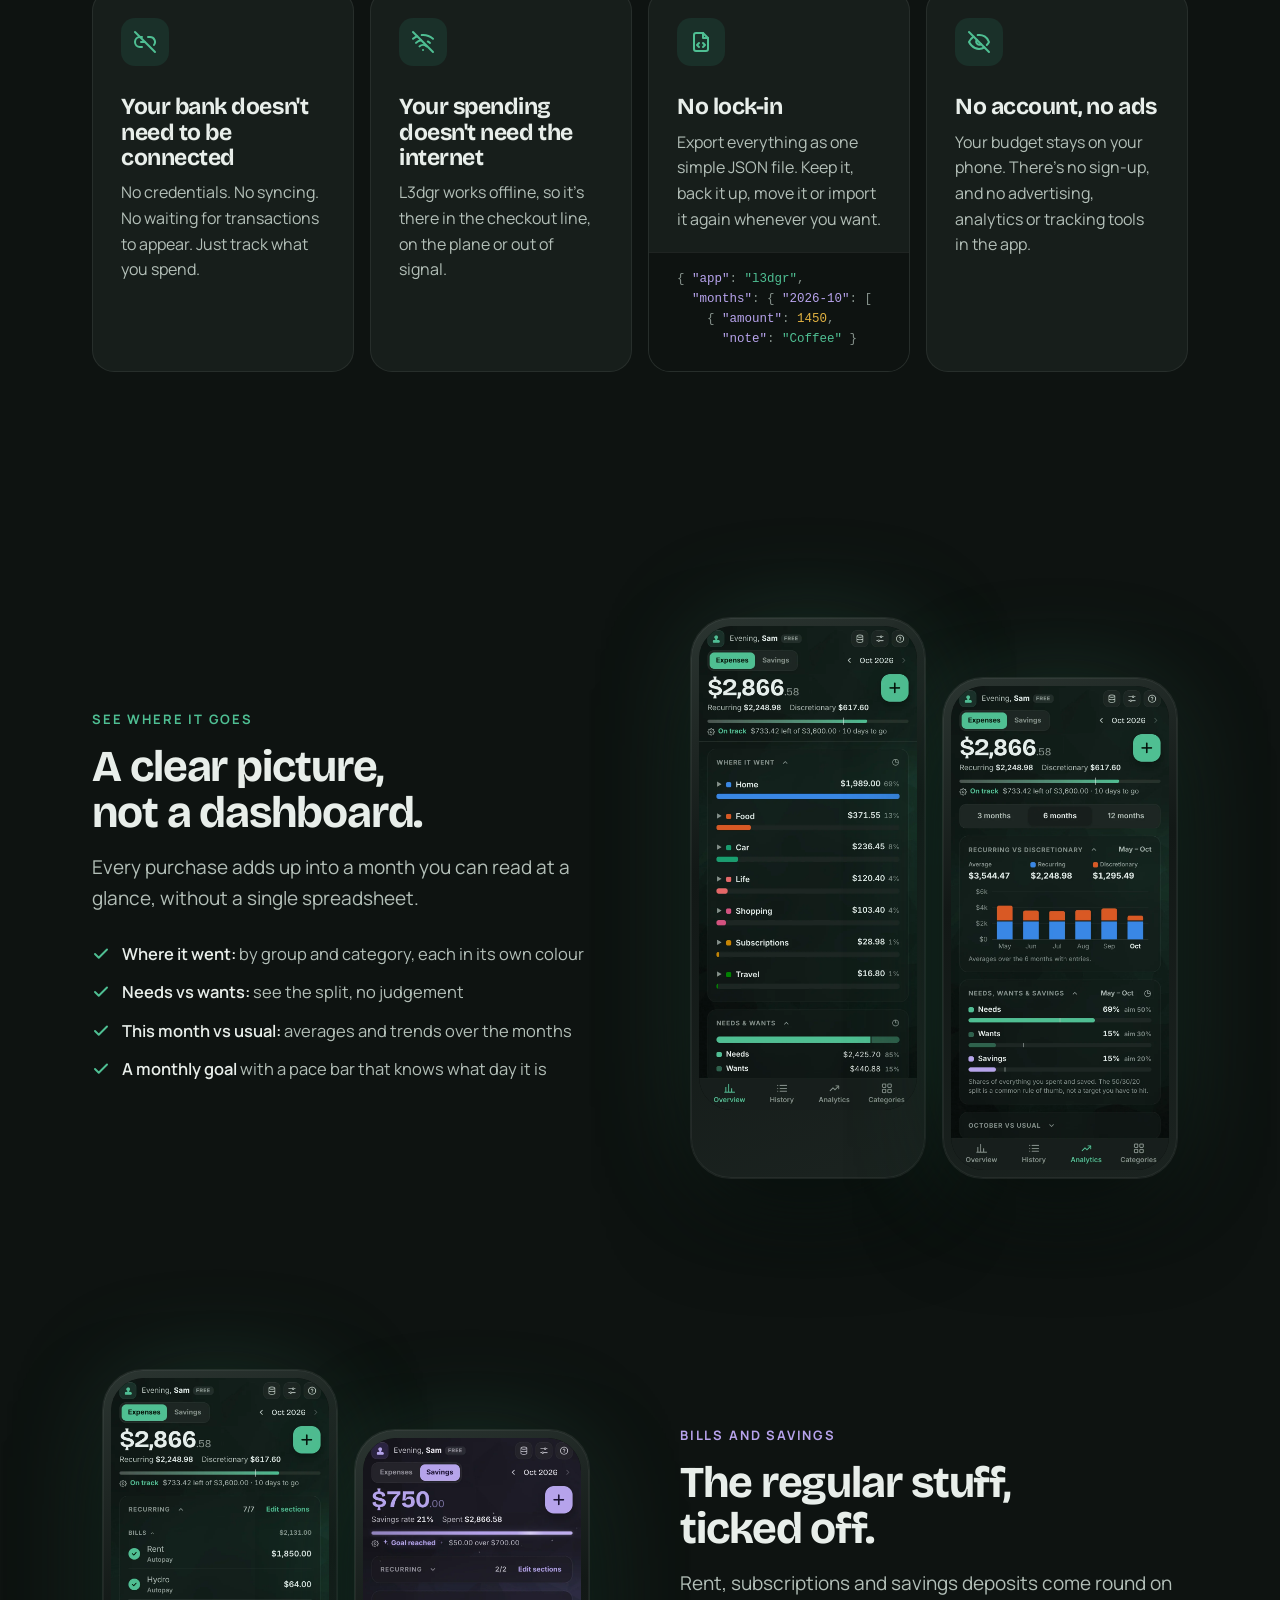
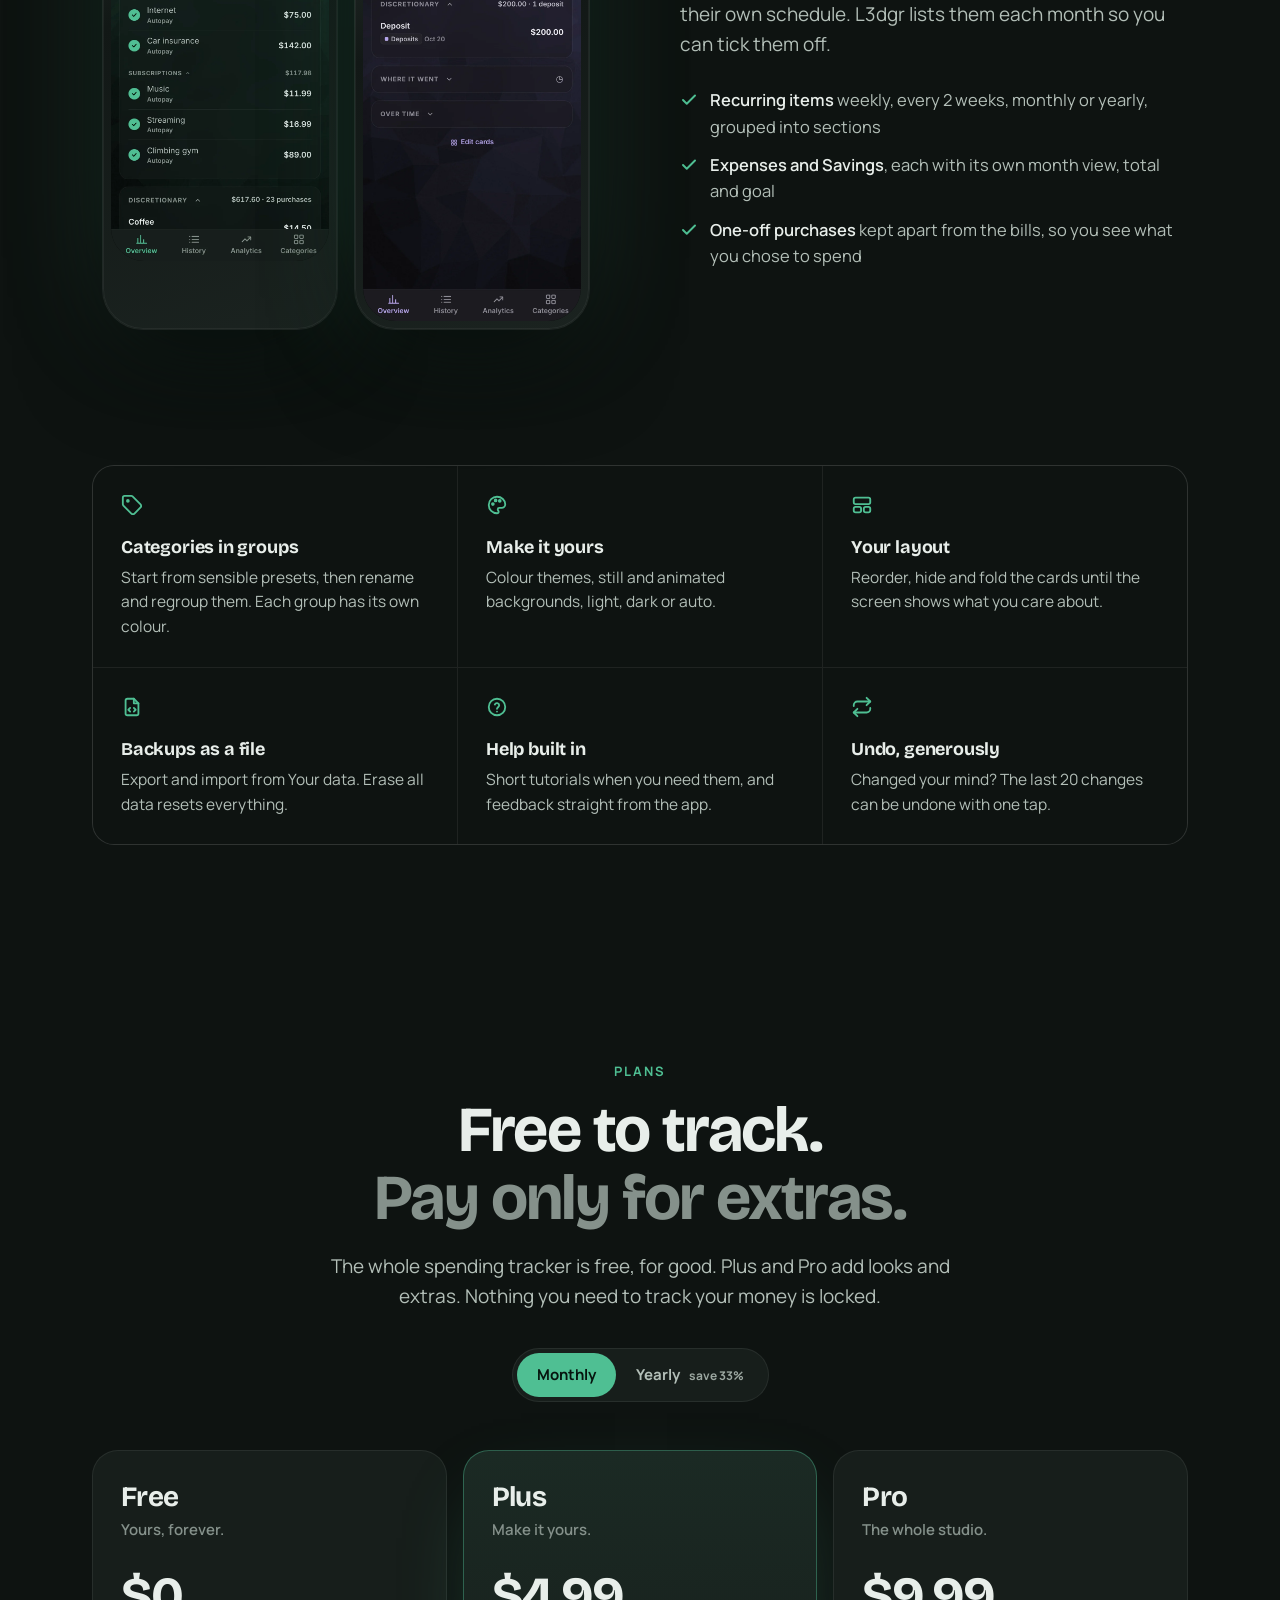
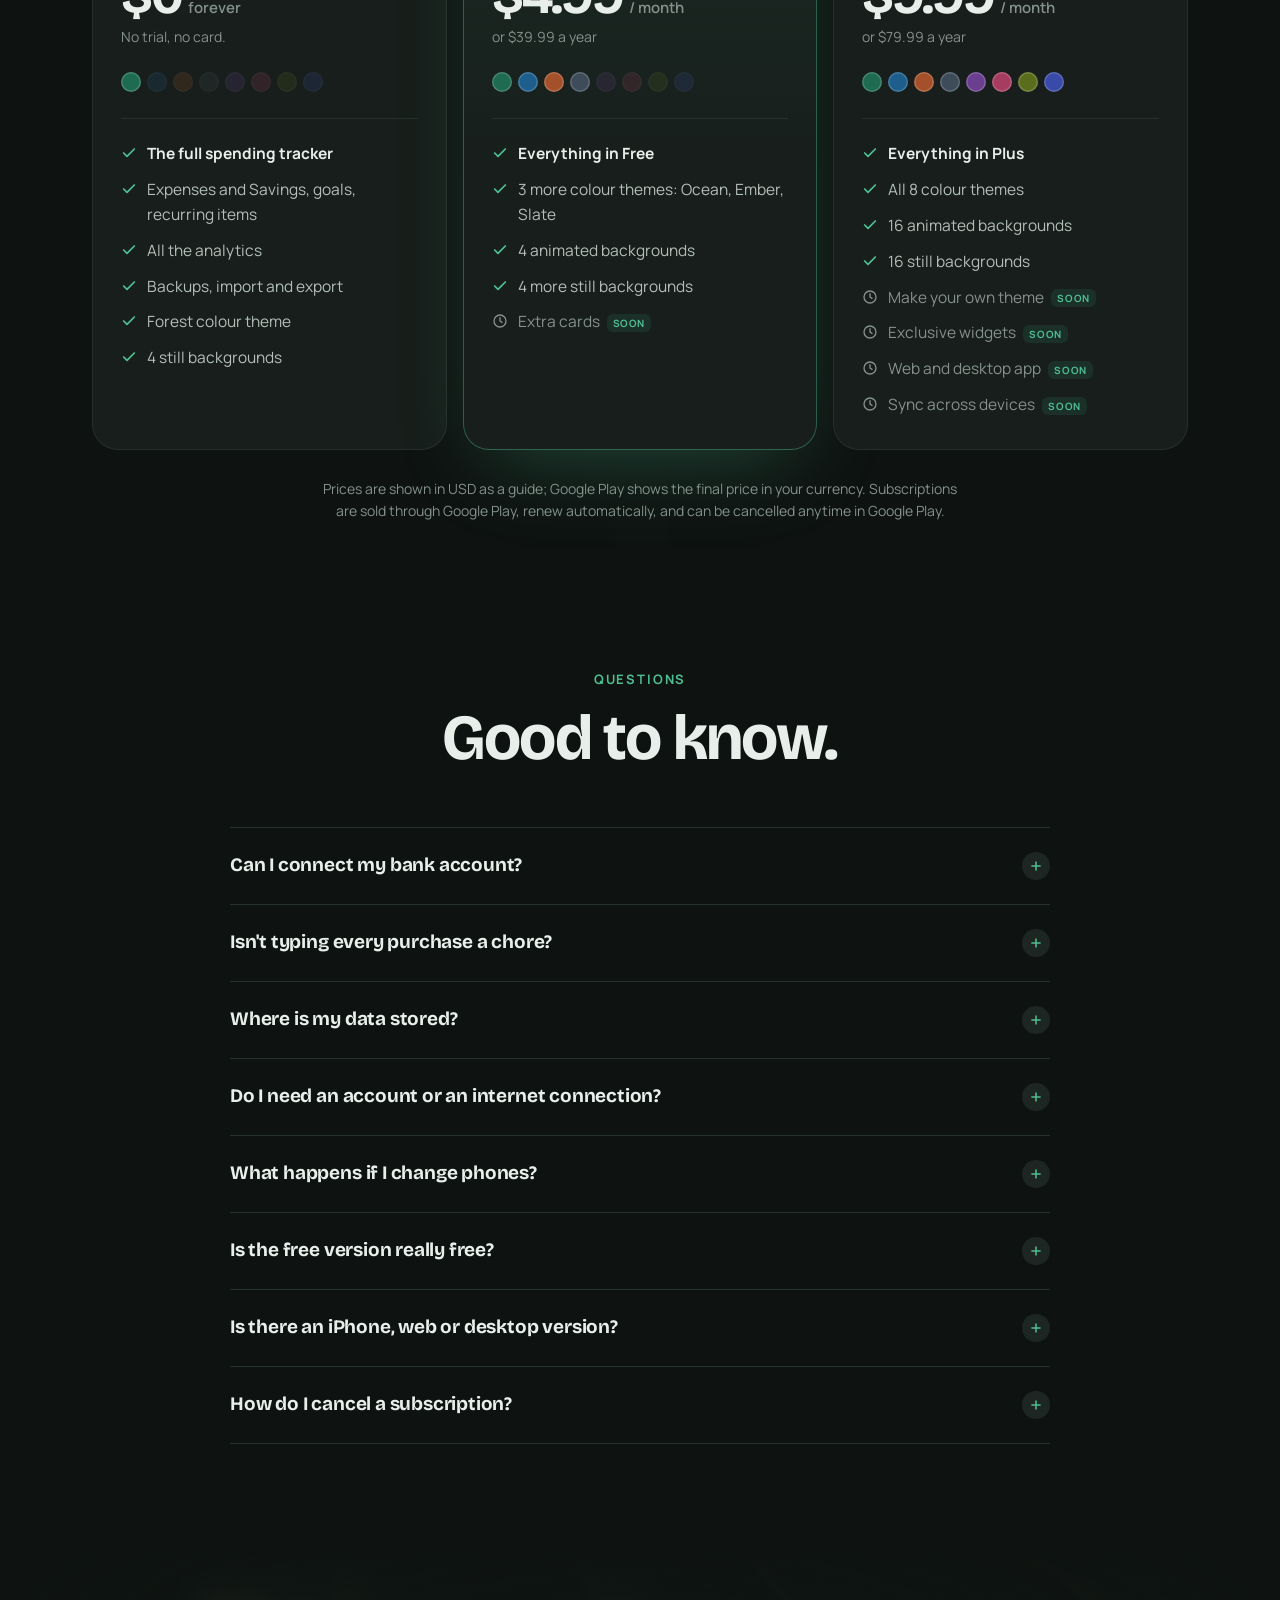
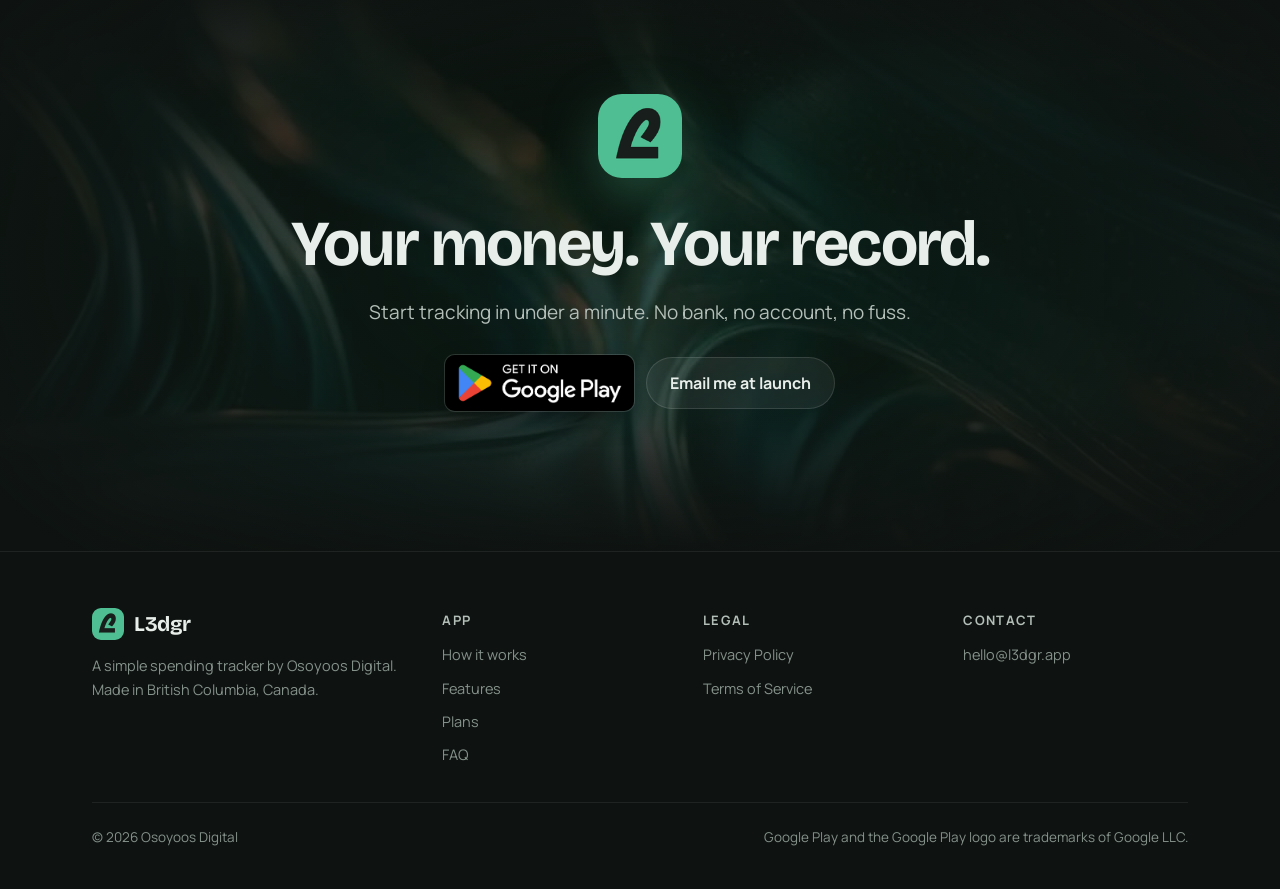
==== commit 3df9323b: "Shorten footer credit: Made in British Columbia, Canada" ====
--- a/index.html
+++ b/index.html
@@ -109,8 +109,8 @@
 
 <div class="ticker" aria-hidden="true">
   <ul>
-    <li>No bank connection</li><li>Works offline</li><li>No account</li><li>No ads, no tracking</li><li>Export to a JSON file</li><li>Free core, forever</li><li>Made independently in British Columbia</li>
-    <li>No bank connection</li><li>Works offline</li><li>No account</li><li>No ads, no tracking</li><li>Export to a JSON file</li><li>Free core, forever</li><li>Made independently in British Columbia</li>
+    <li>No bank connection</li><li>Works offline</li><li>No account</li><li>No ads, no tracking</li><li>Export to a JSON file</li><li>Free core, forever</li><li>Made in British Columbia, Canada</li>
+    <li>No bank connection</li><li>Works offline</li><li>No account</li><li>No ads, no tracking</li><li>Export to a JSON file</li><li>Free core, forever</li><li>Made in British Columbia, Canada</li>
   </ul>
 </div>
 
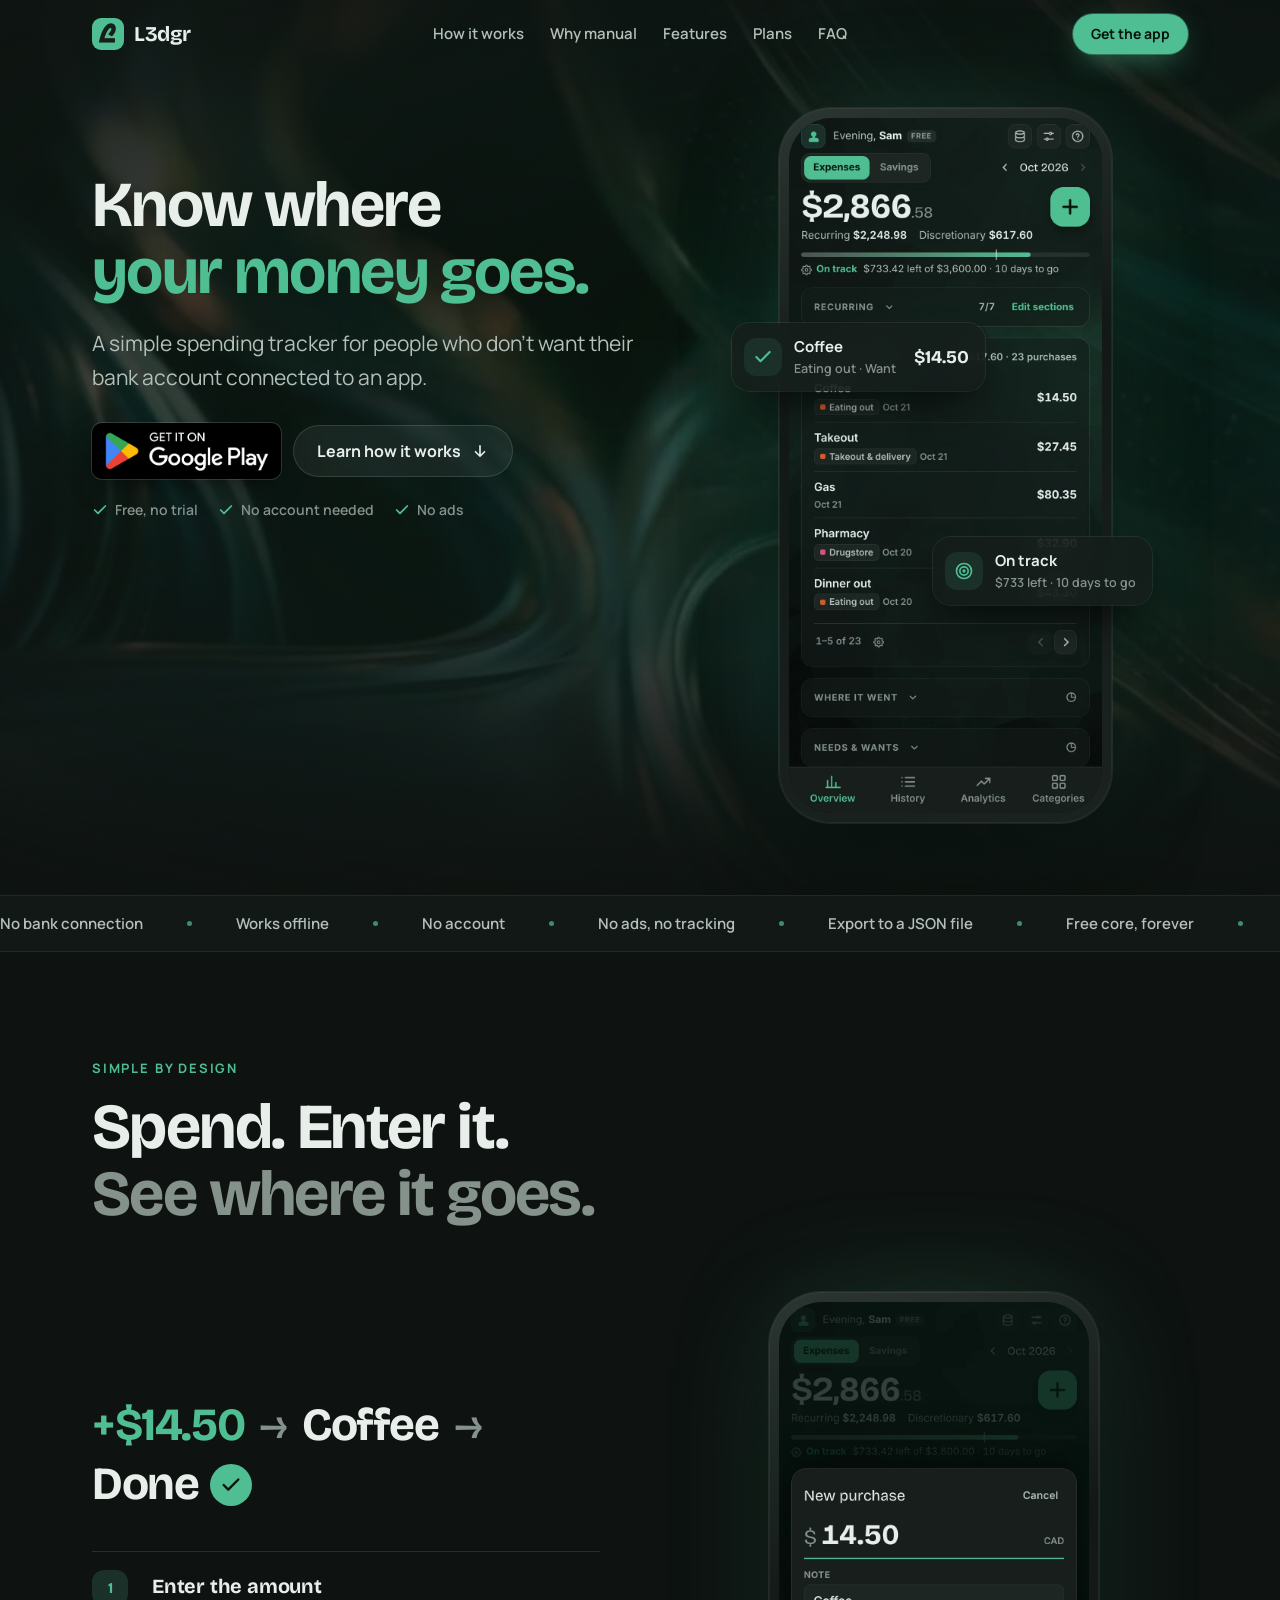
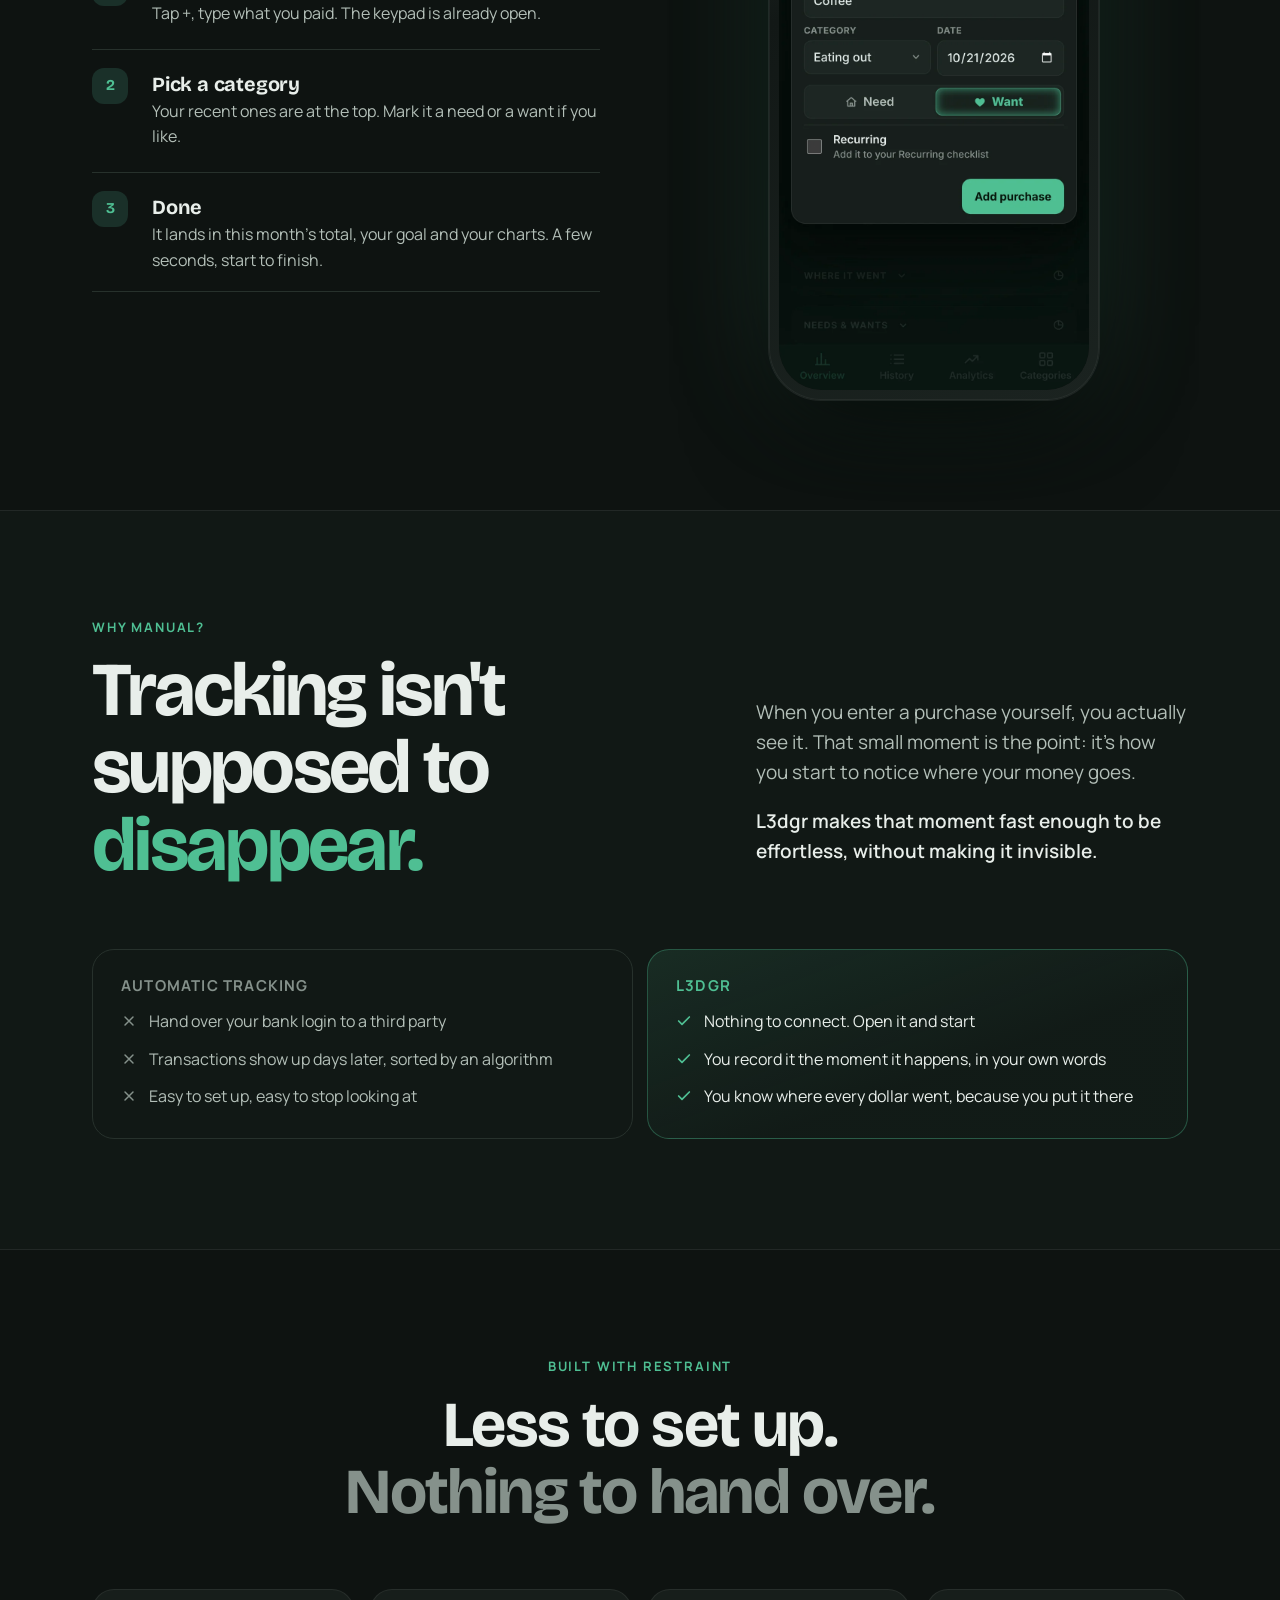
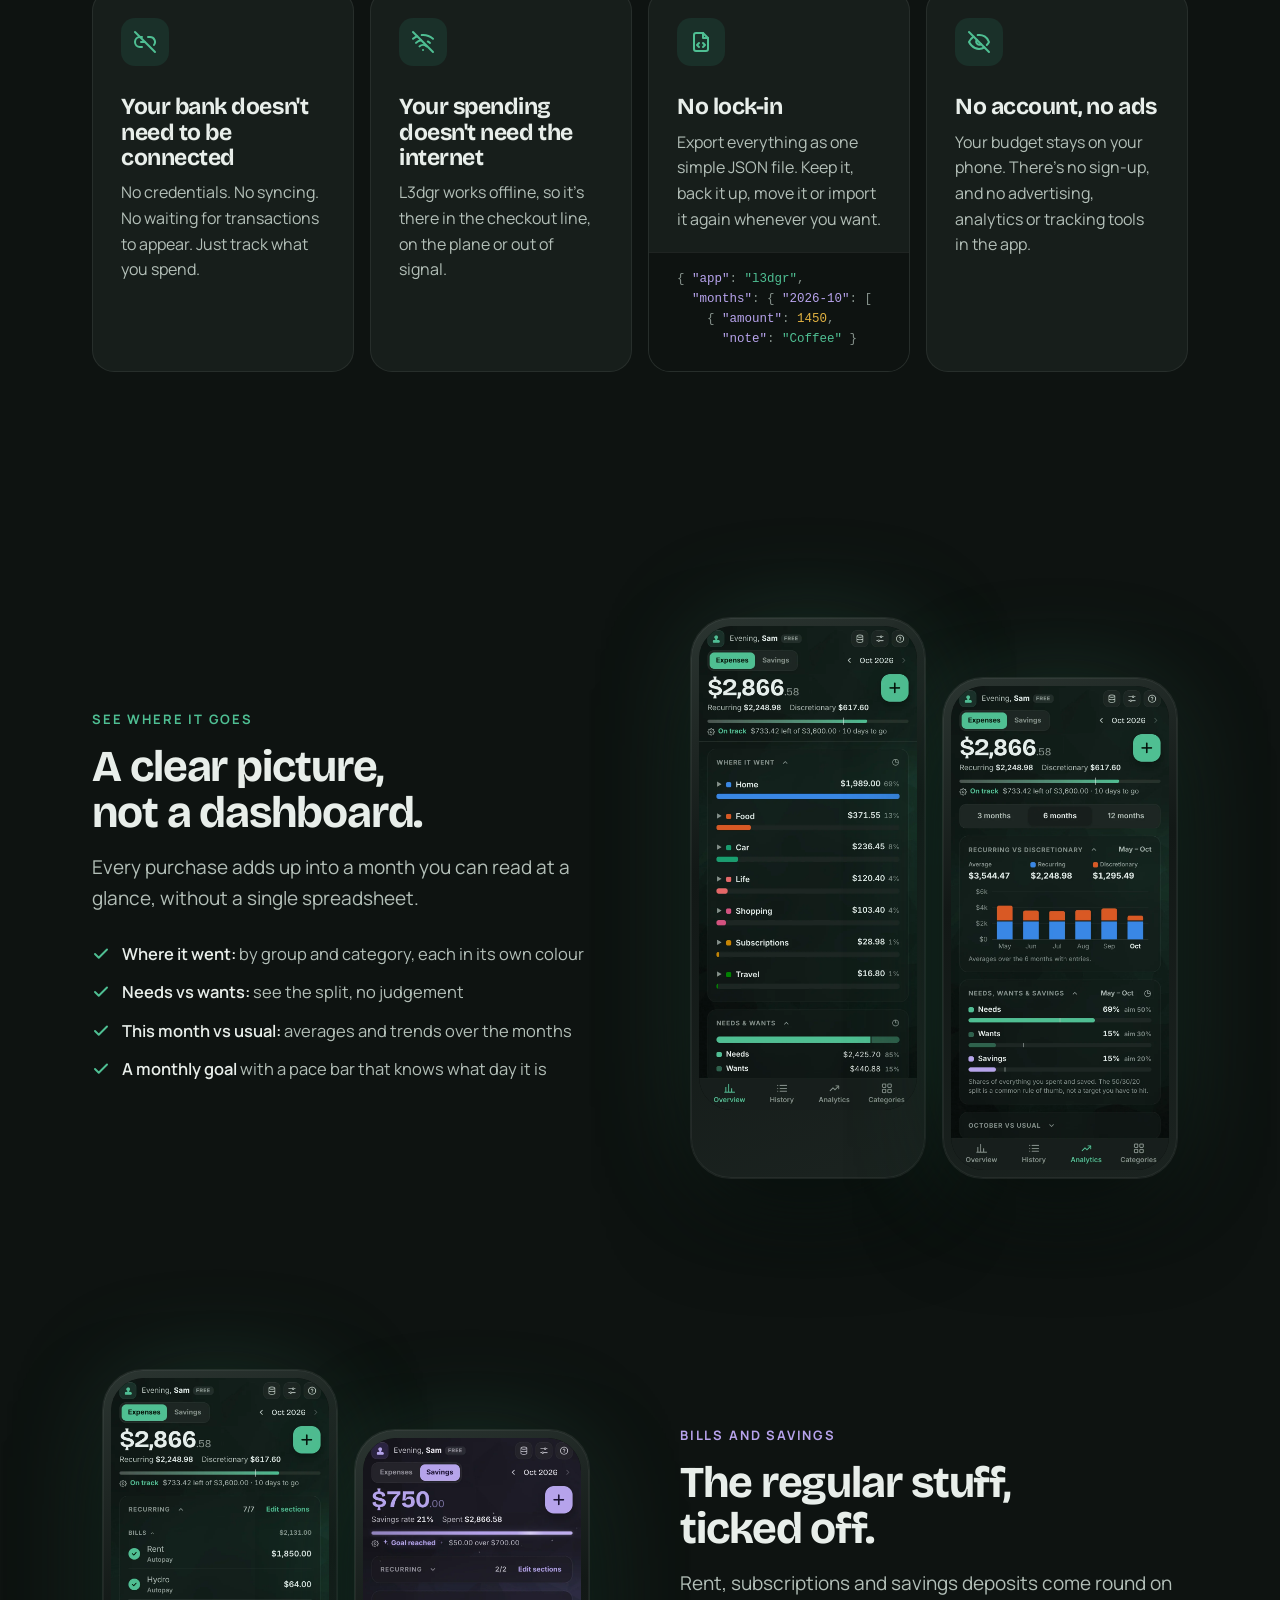
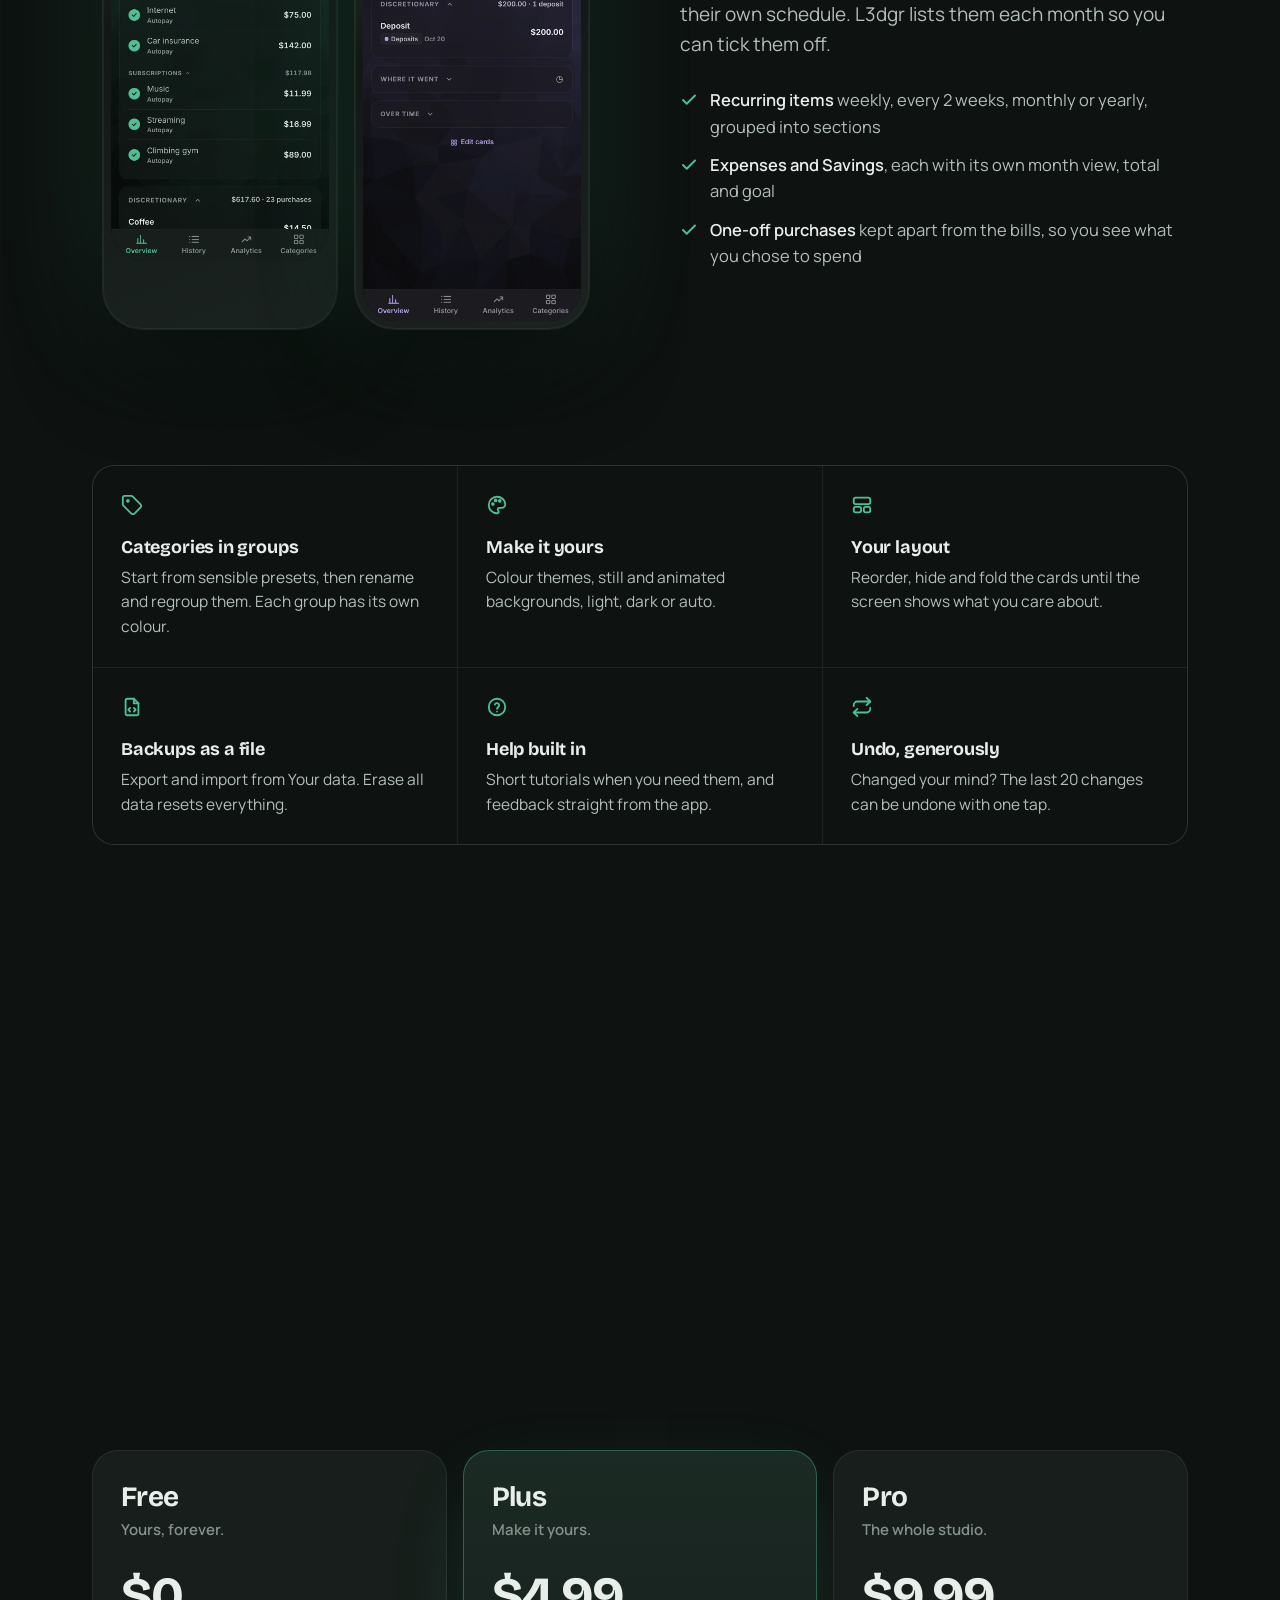
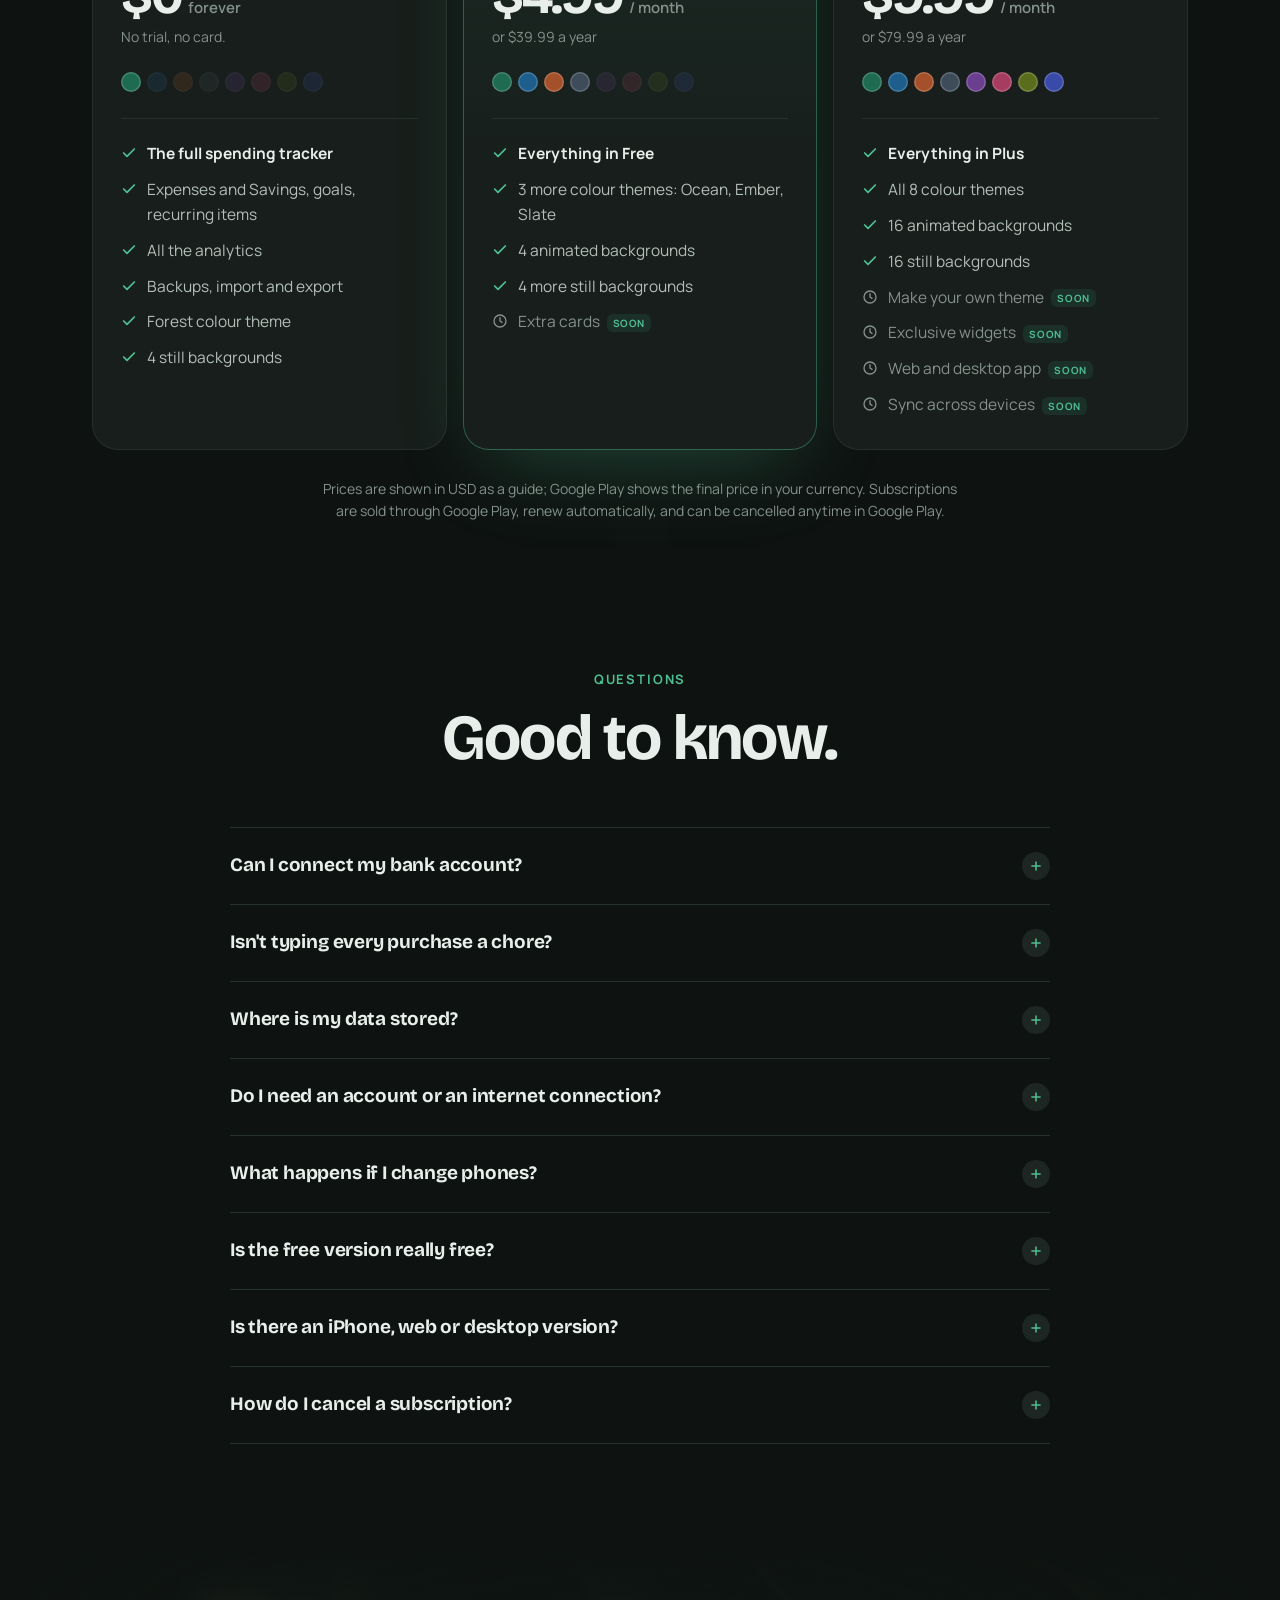
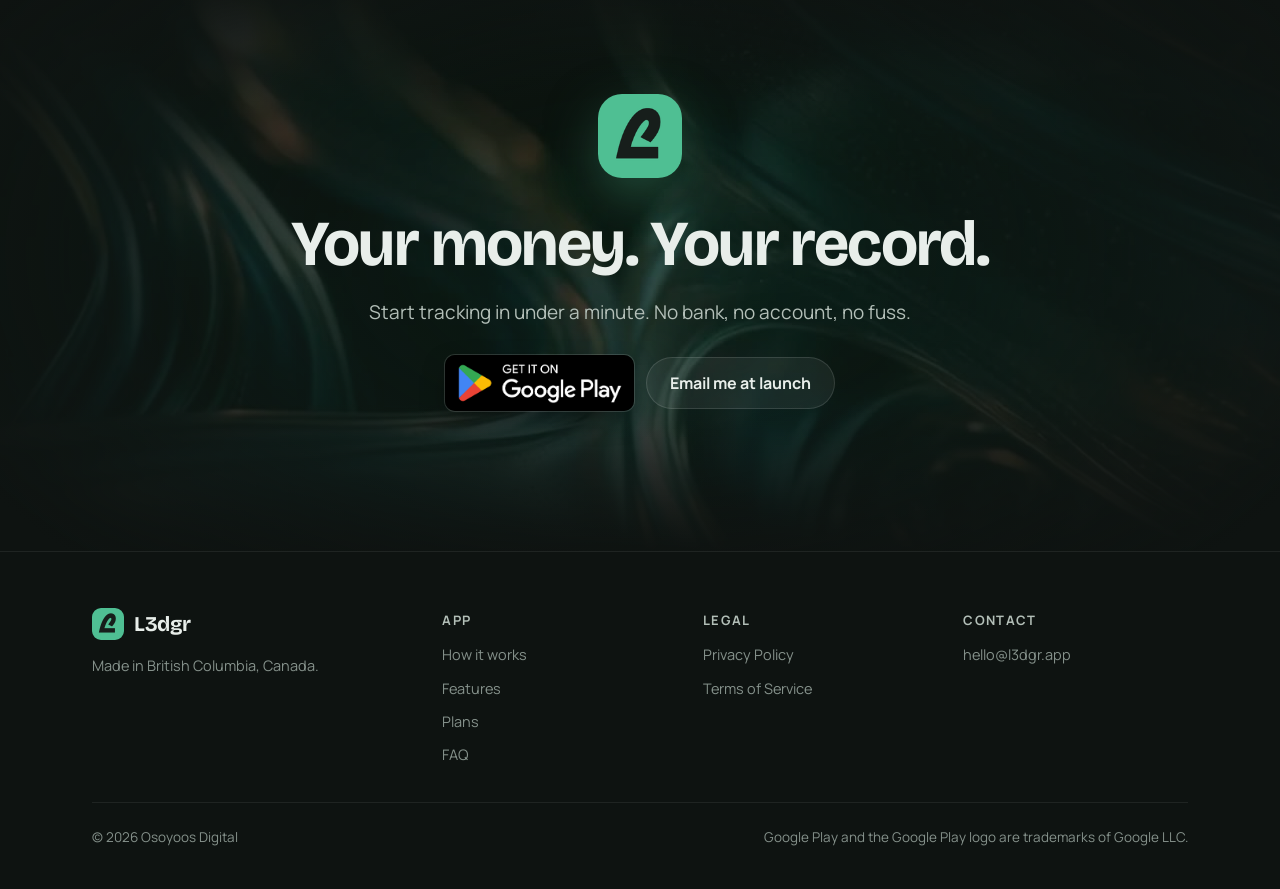
==== commit be58dfec: "Footer: Made in British Columbia, Canada" ====
--- a/index.html
+++ b/index.html
@@ -391,7 +391,7 @@
   <div class="wrap">
     <div>
       <a class="brand" href="/"><img src="/assets/img/logo.png" alt="" width="32" height="32">L3dgr</a>
-      <p>A simple spending tracker by Osoyoos Digital. Made in British Columbia, Canada.</p>
+      <p>Made in British Columbia, Canada.</p>
     </div>
     <div>
       <h4>App</h4>
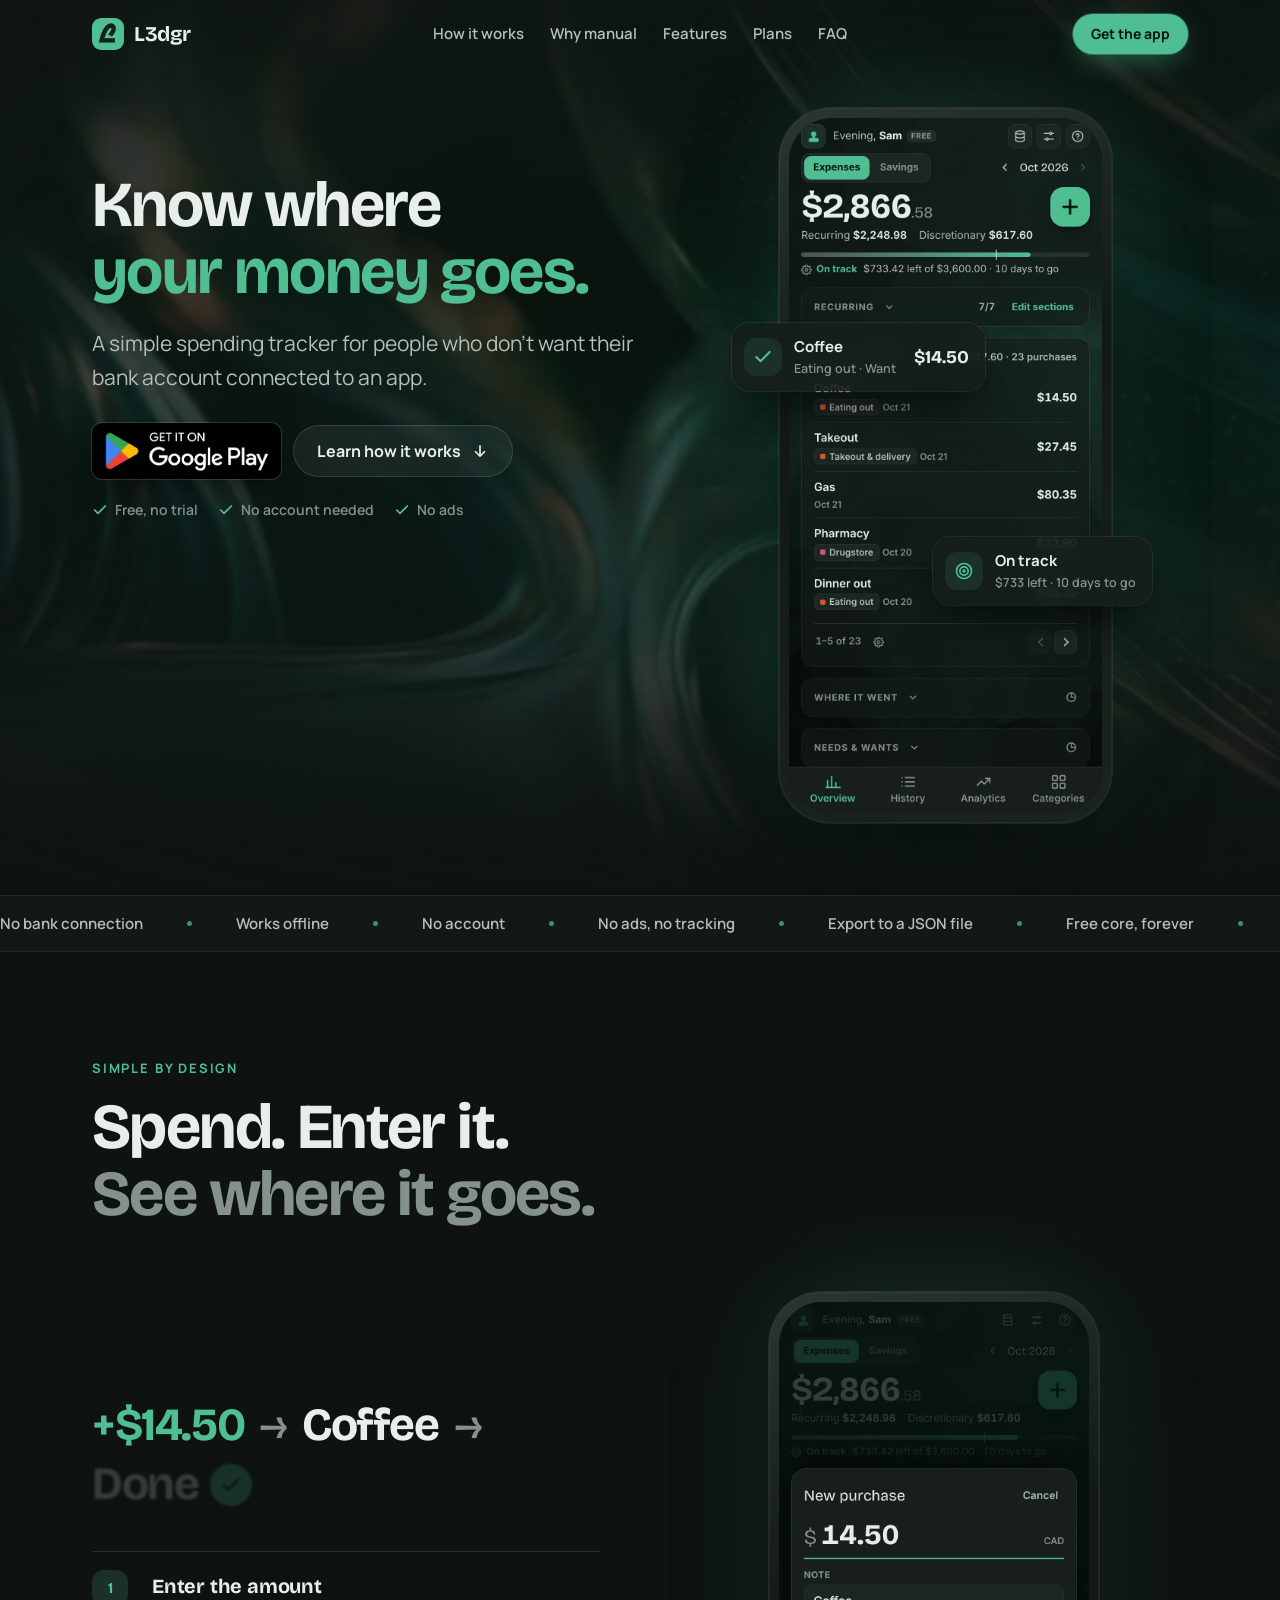
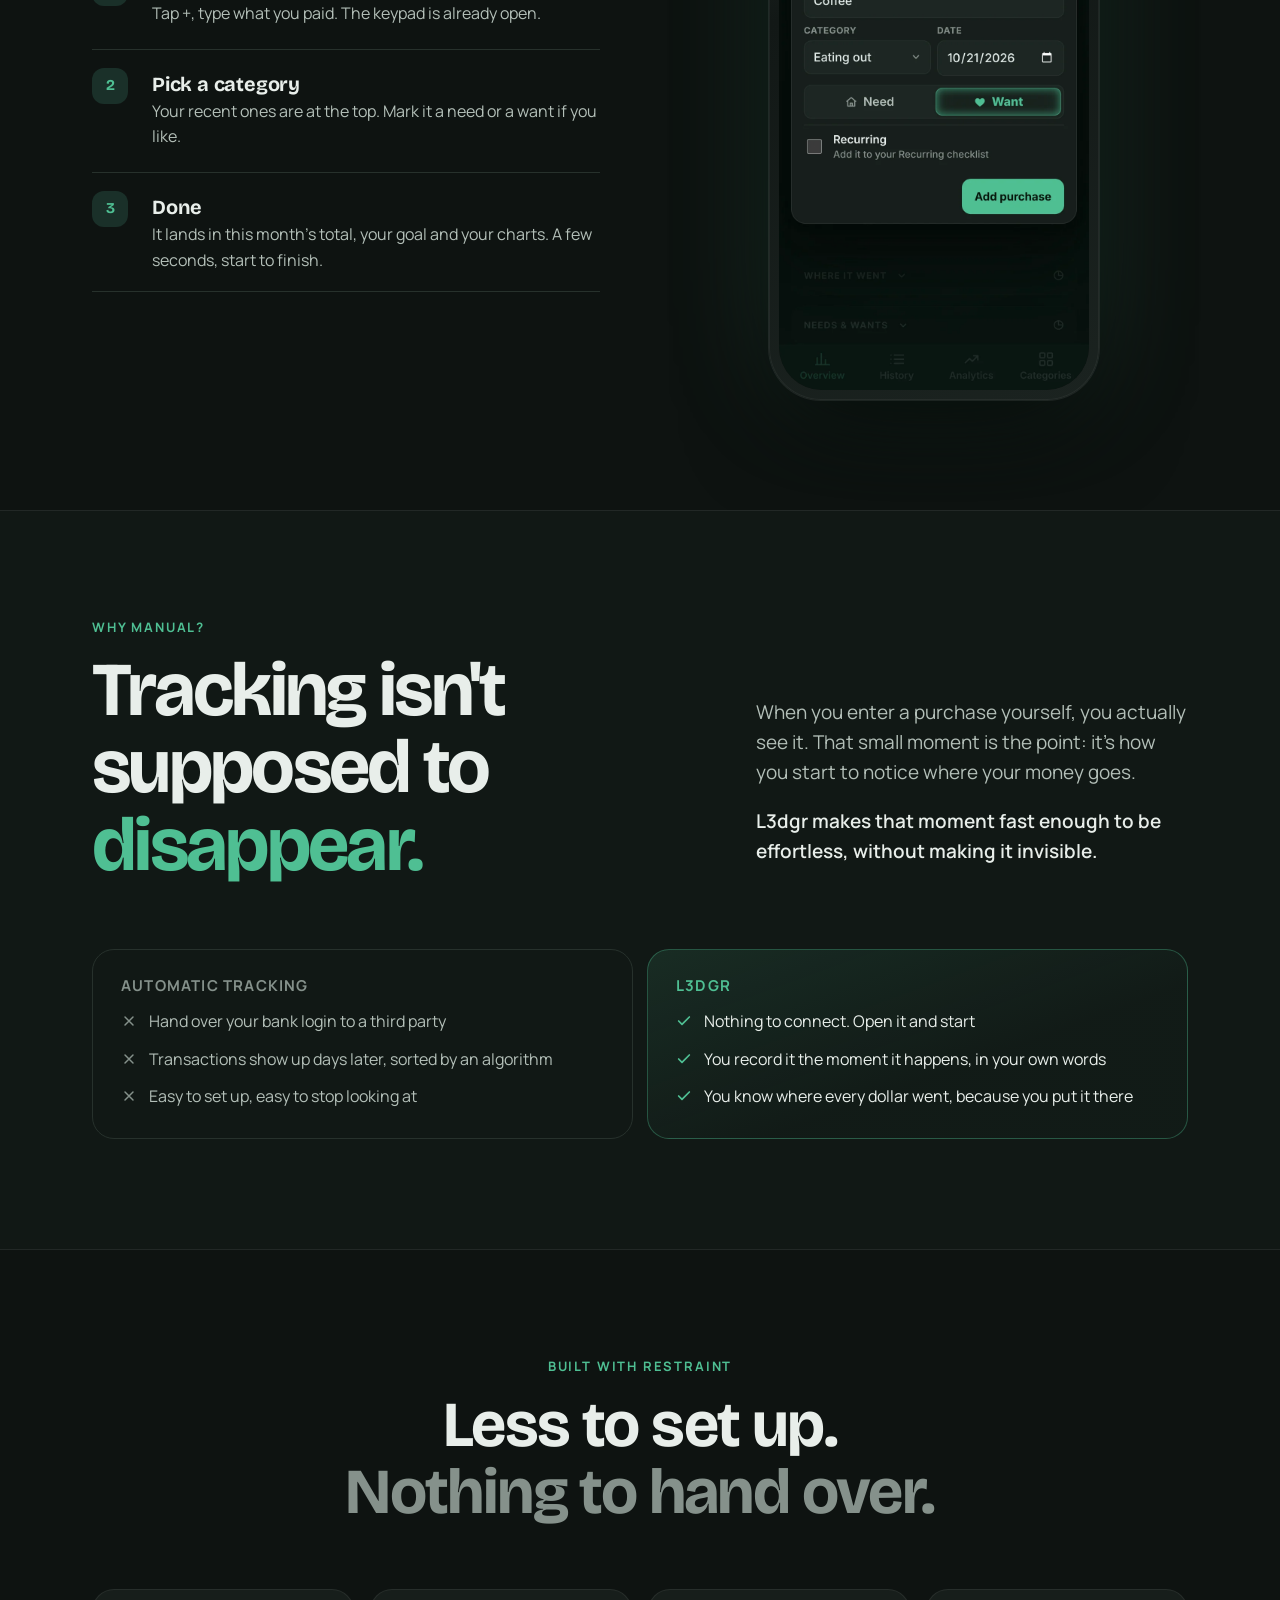
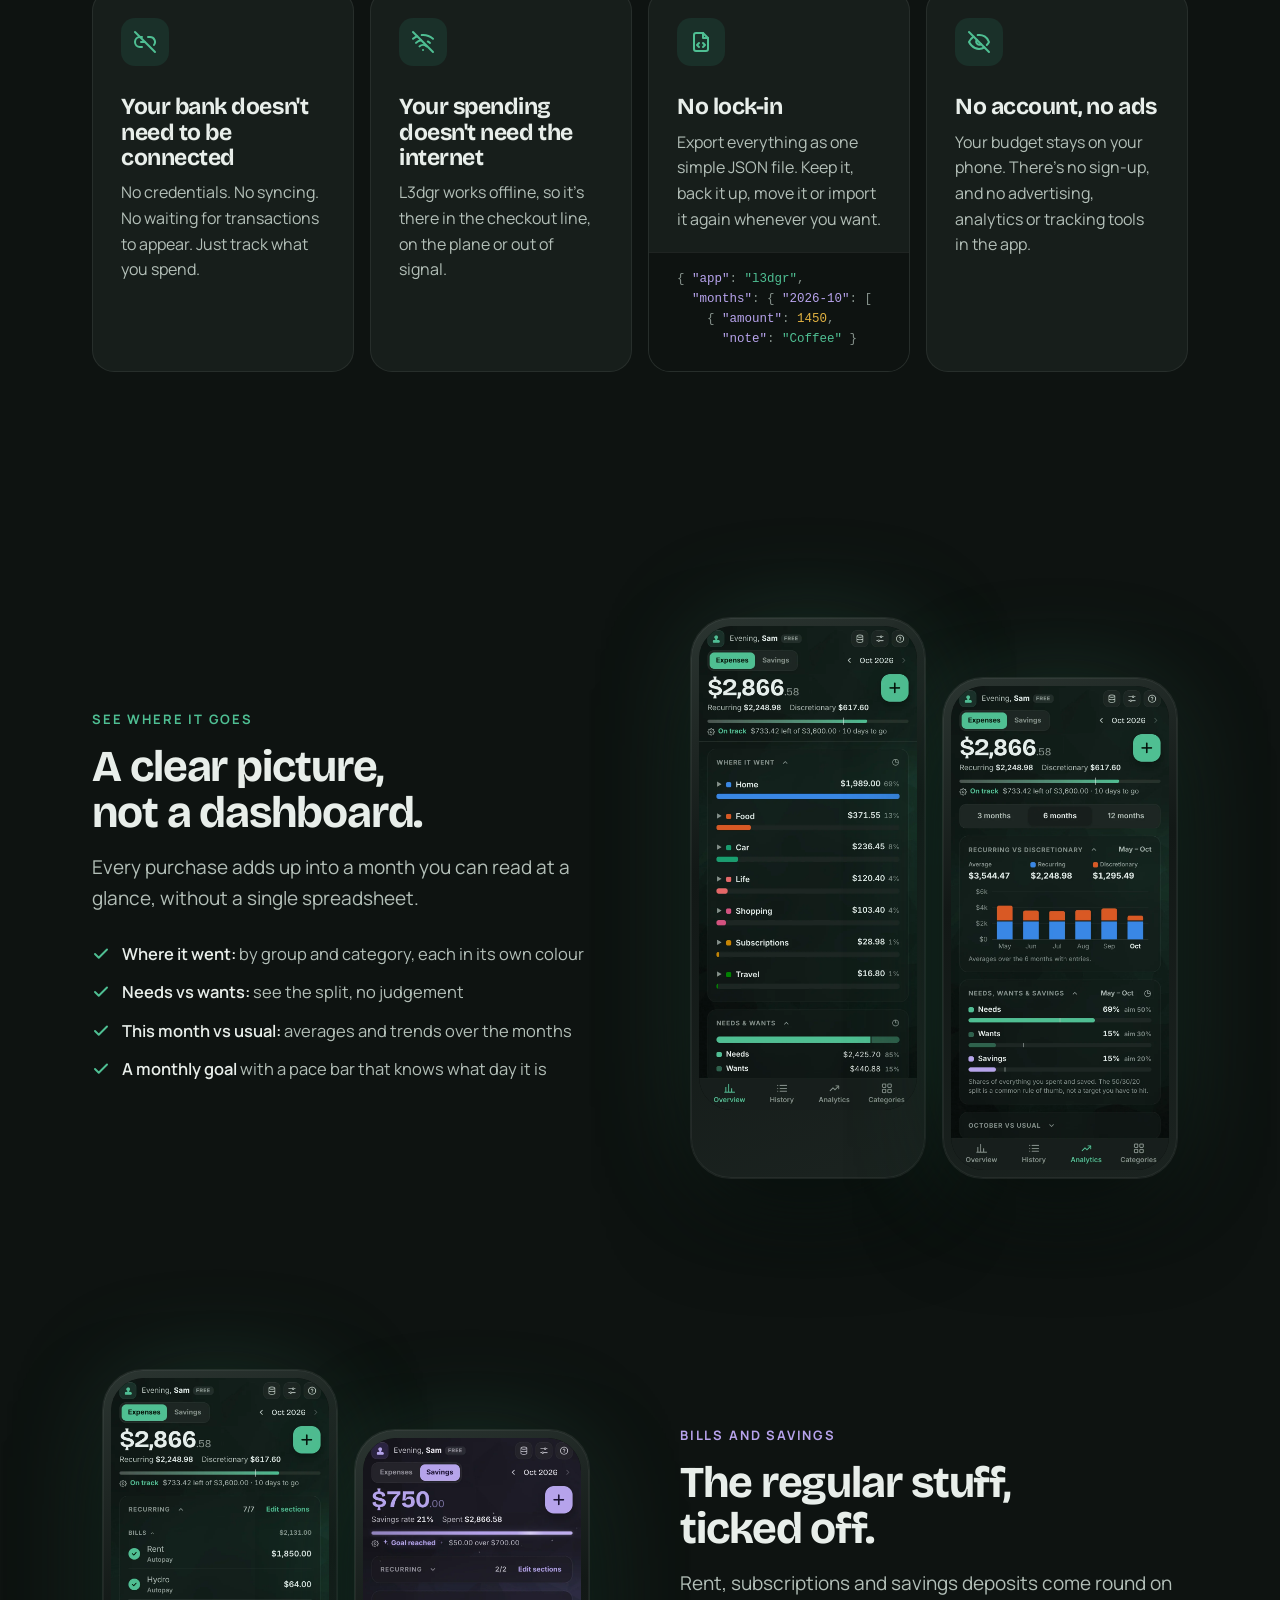
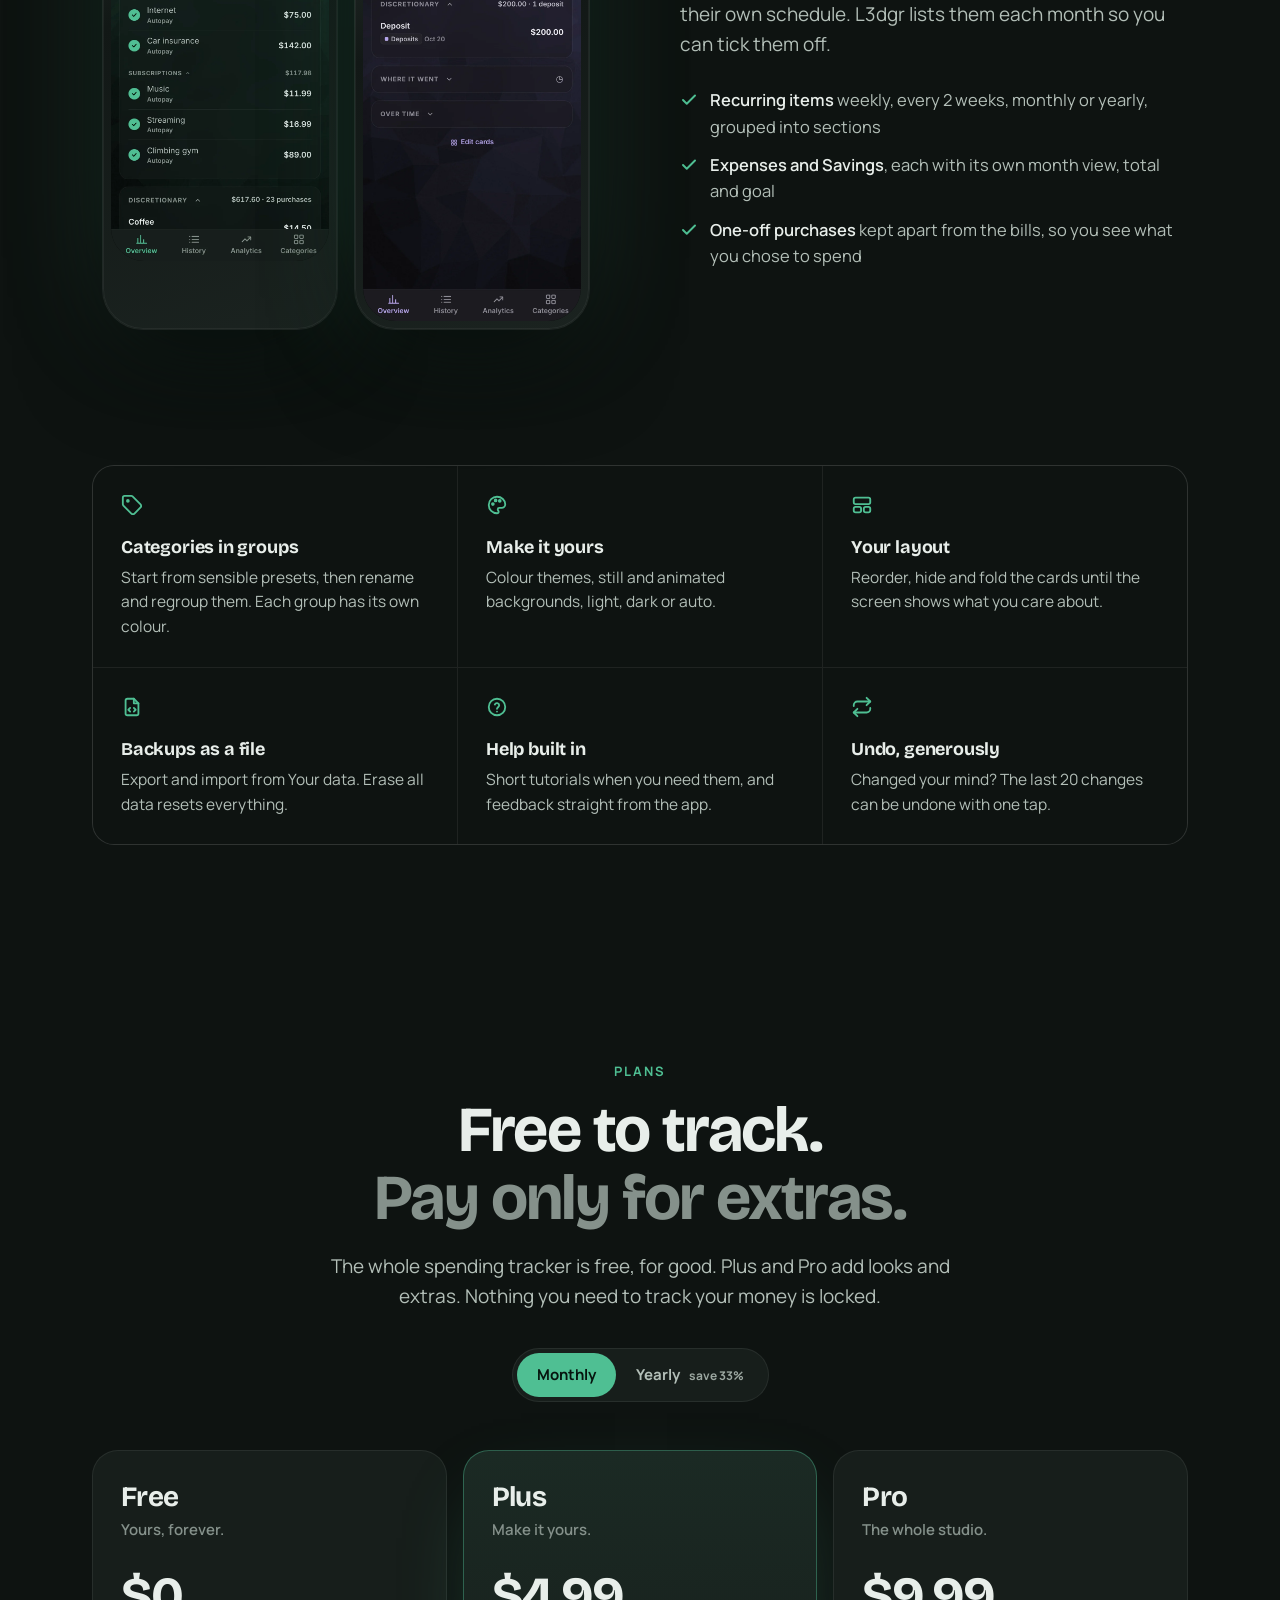
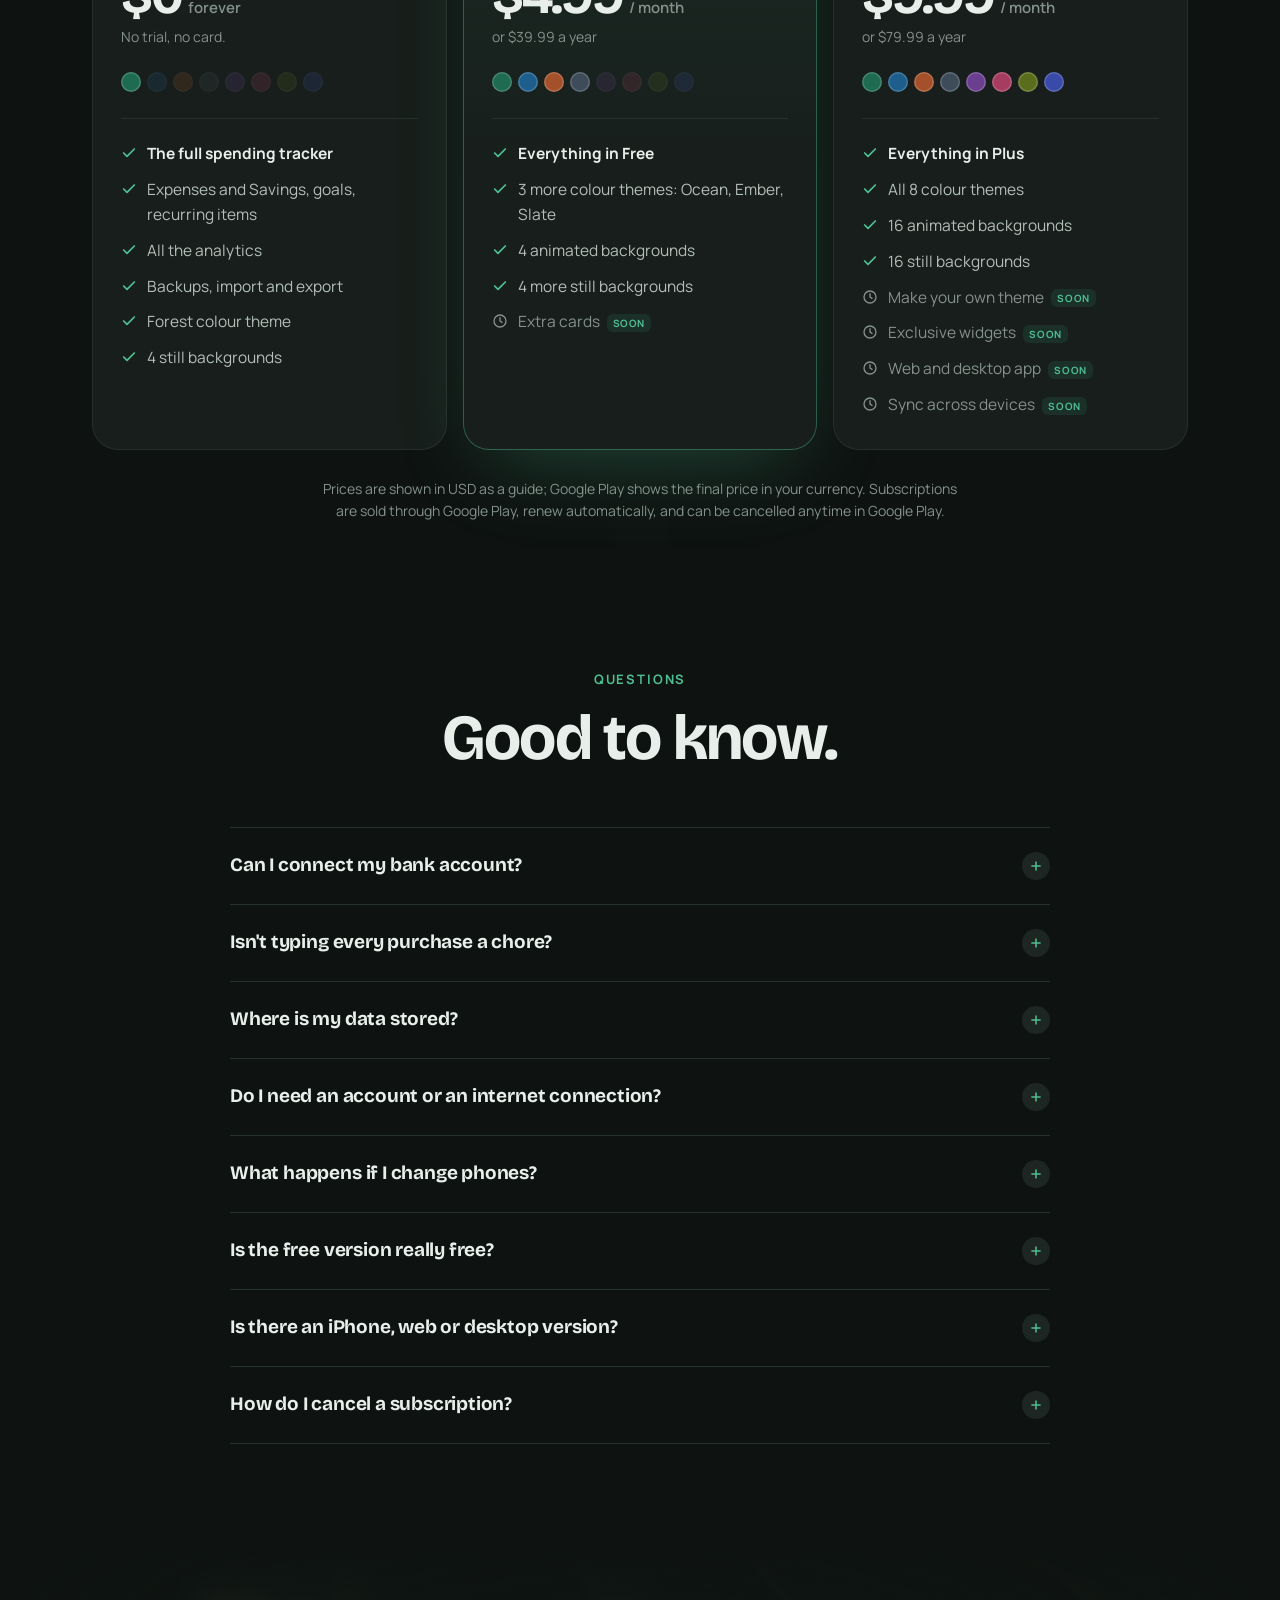
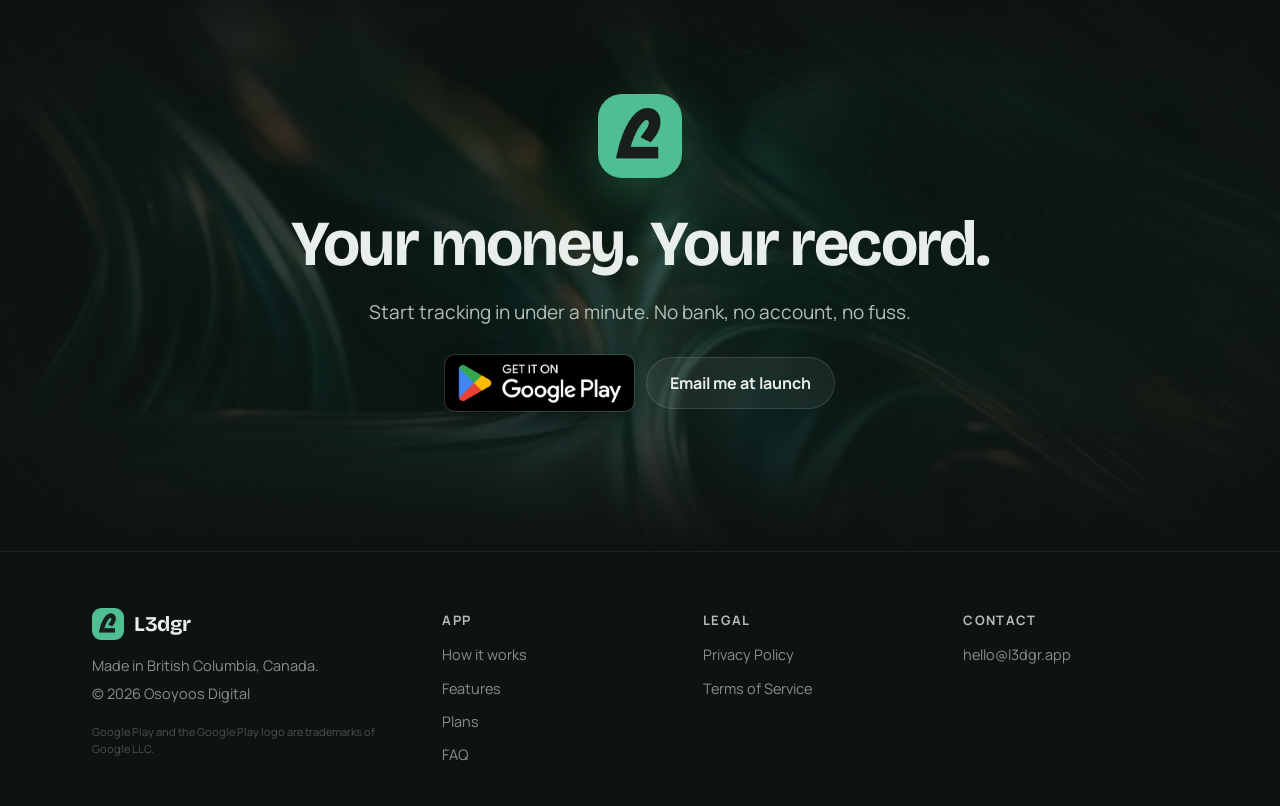
==== commit 5b1feeec: "Merge footer rows; small trademark note under copyright" ====
--- a/index.html
+++ b/index.html
@@ -392,6 +392,8 @@
     <div>
       <a class="brand" href="/"><img src="/assets/img/logo.png" alt="" width="32" height="32">L3dgr</a>
       <p>Made in British Columbia, Canada.</p>
+      <p>© <span data-year>2026</span> Osoyoos Digital</p>
+      <p class="tm">Google Play and the Google Play logo are trademarks of Google LLC.</p>
     </div>
     <div>
       <h4>App</h4>
@@ -405,10 +407,6 @@
       <h4>Contact</h4>
       <ul><li><a href="mailto:hello@l3dgr.app">hello@l3dgr.app</a></li></ul>
     </div>
-    <div class="legal">
-      <span>© <span data-year>2026</span> Osoyoos Digital</span>
-      <span>Google Play and the Google Play logo are trademarks of Google LLC.</span>
-    </div>
   </div>
 </footer>
 
--- a/assets/site.css
+++ b/assets/site.css
@@ -242,7 +242,9 @@
 footer.site a{color:var(--muted);text-decoration:none}
 footer.site a:hover{color:var(--ink)}
 footer.site .brand{margin-bottom:14px}
-footer.site .legal{grid-column:1/-1;border-top:1px solid var(--line-2);padding-top:24px;display:flex;flex-wrap:wrap;gap:8px 24px;justify-content:space-between;font-size:13.5px}
+footer.site p{margin:0}
+footer.site p+p{margin-top:4px}
+footer.site .tm{margin-top:18px;font-size:11px;opacity:.5}
 
 /* reveal on scroll */
 .rv{opacity:0;transform:translateY(24px);transition:opacity .8s cubic-bezier(.2,.7,.2,1),transform .8s cubic-bezier(.2,.7,.2,1)}
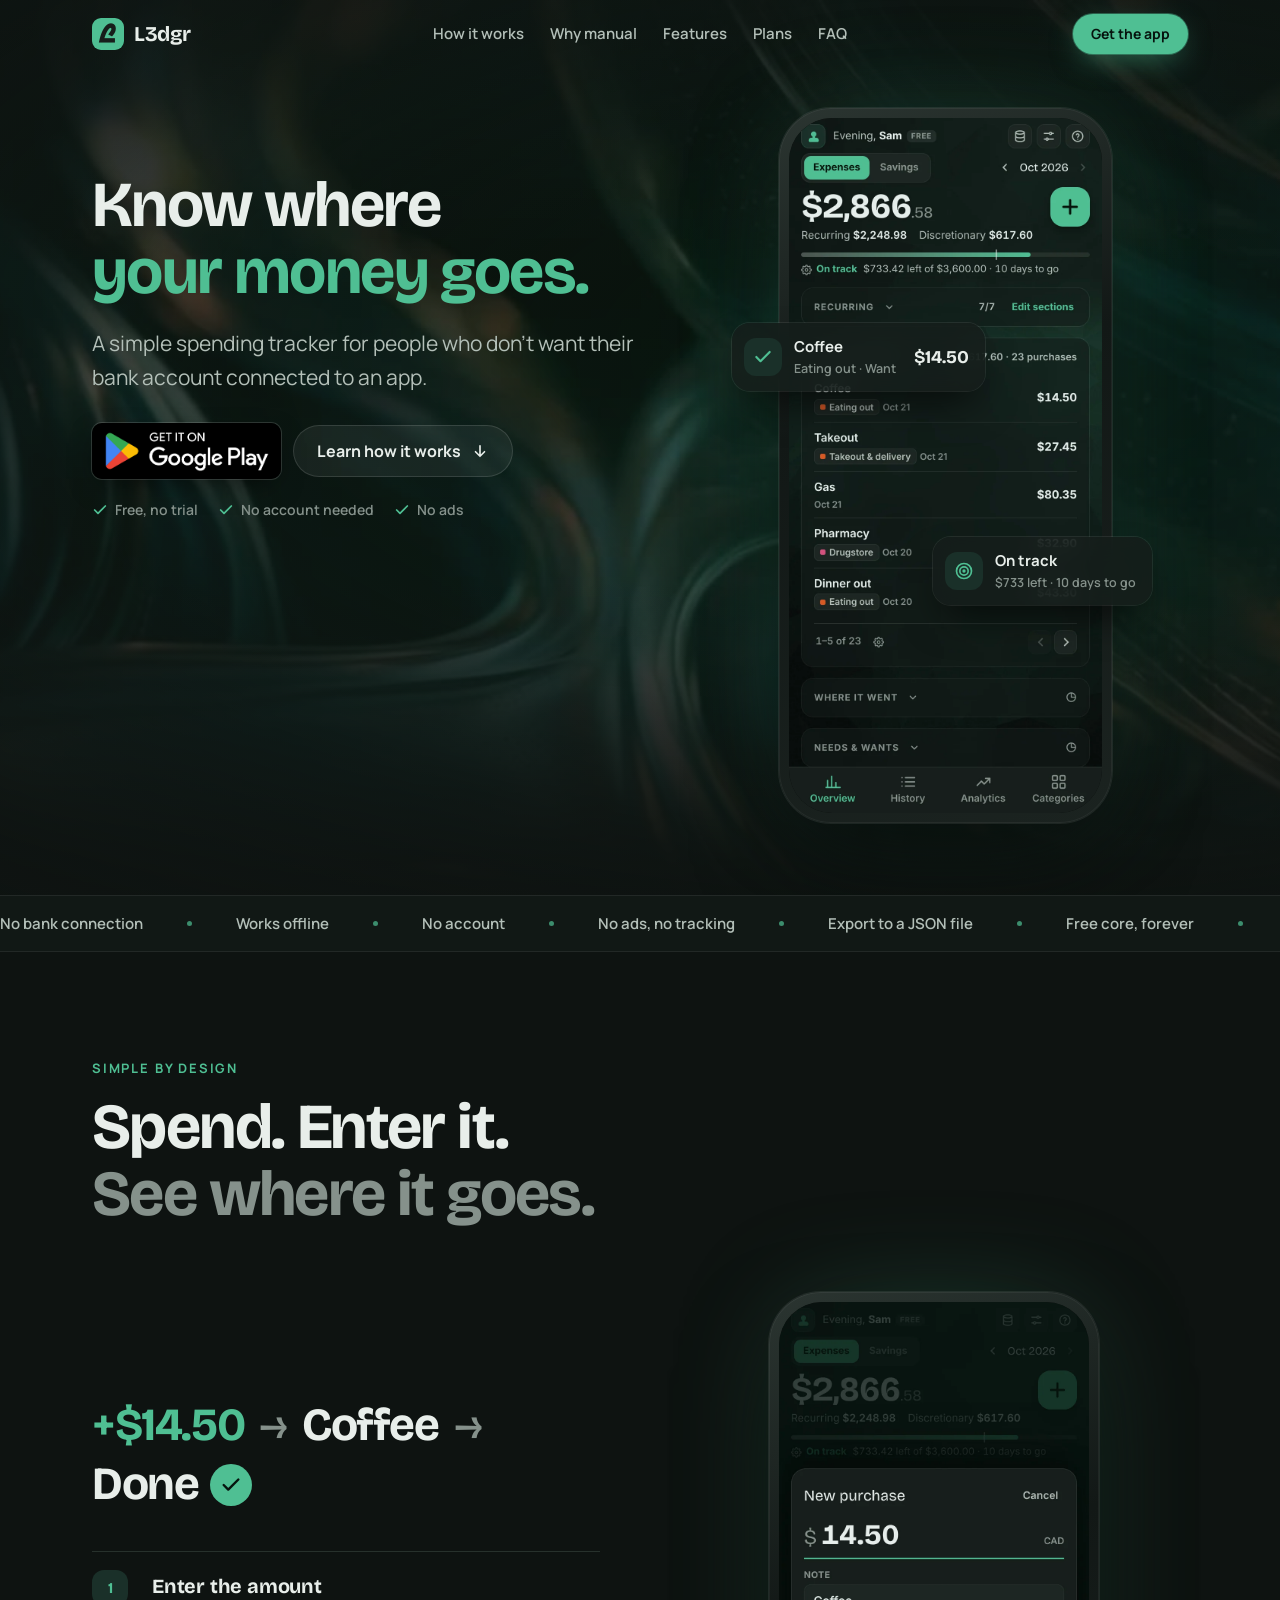
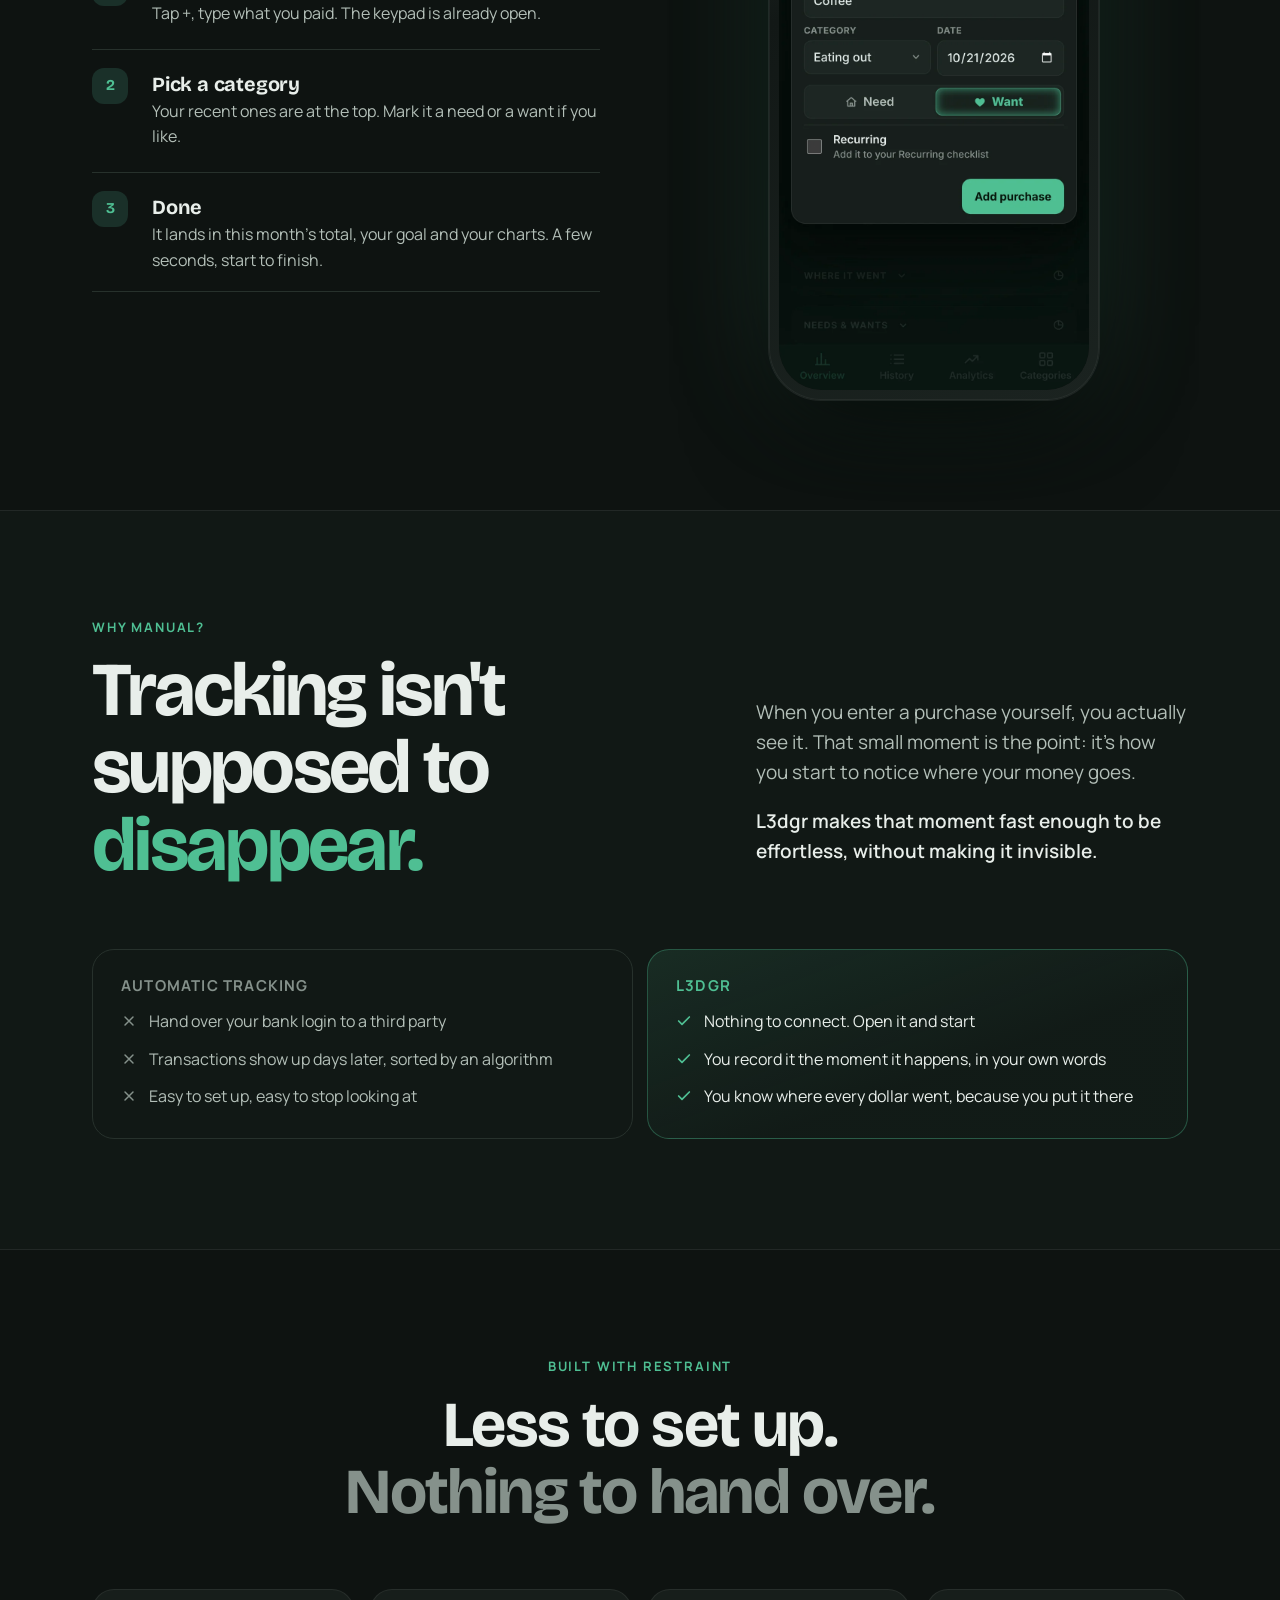
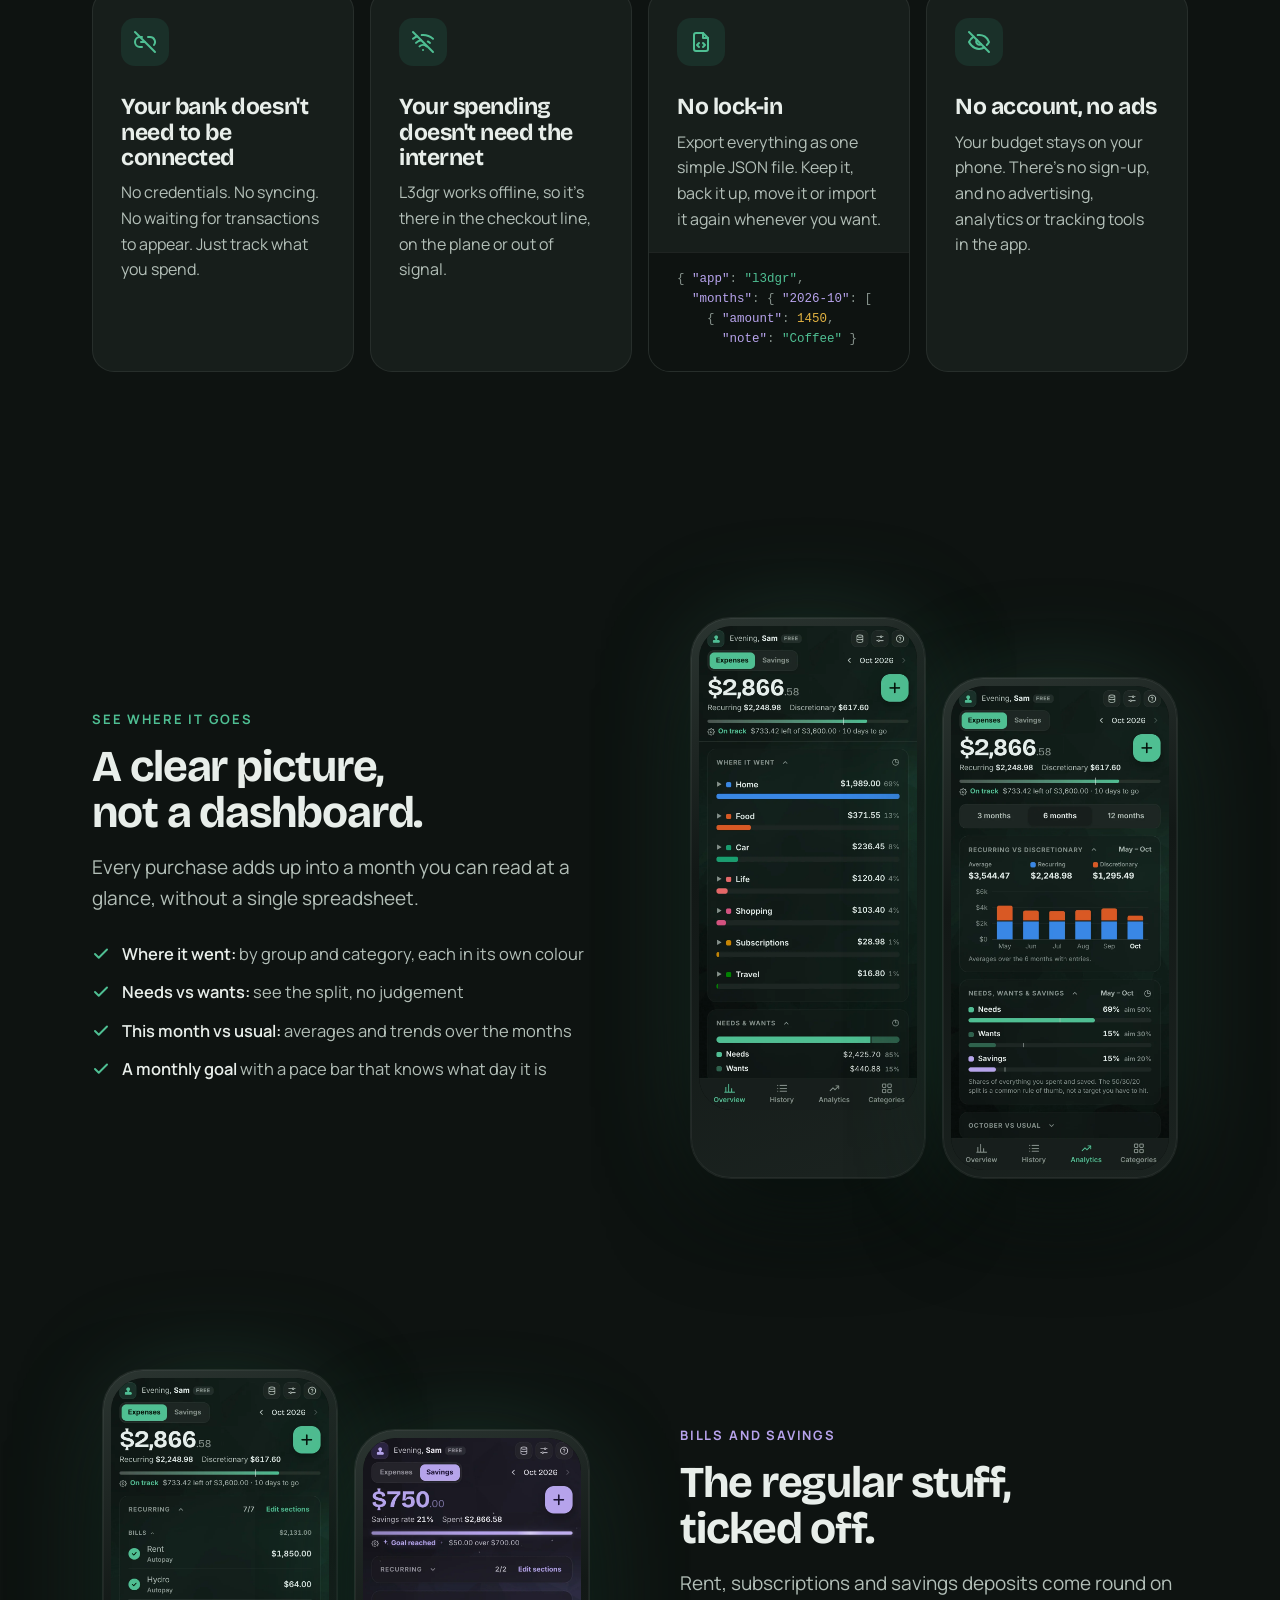
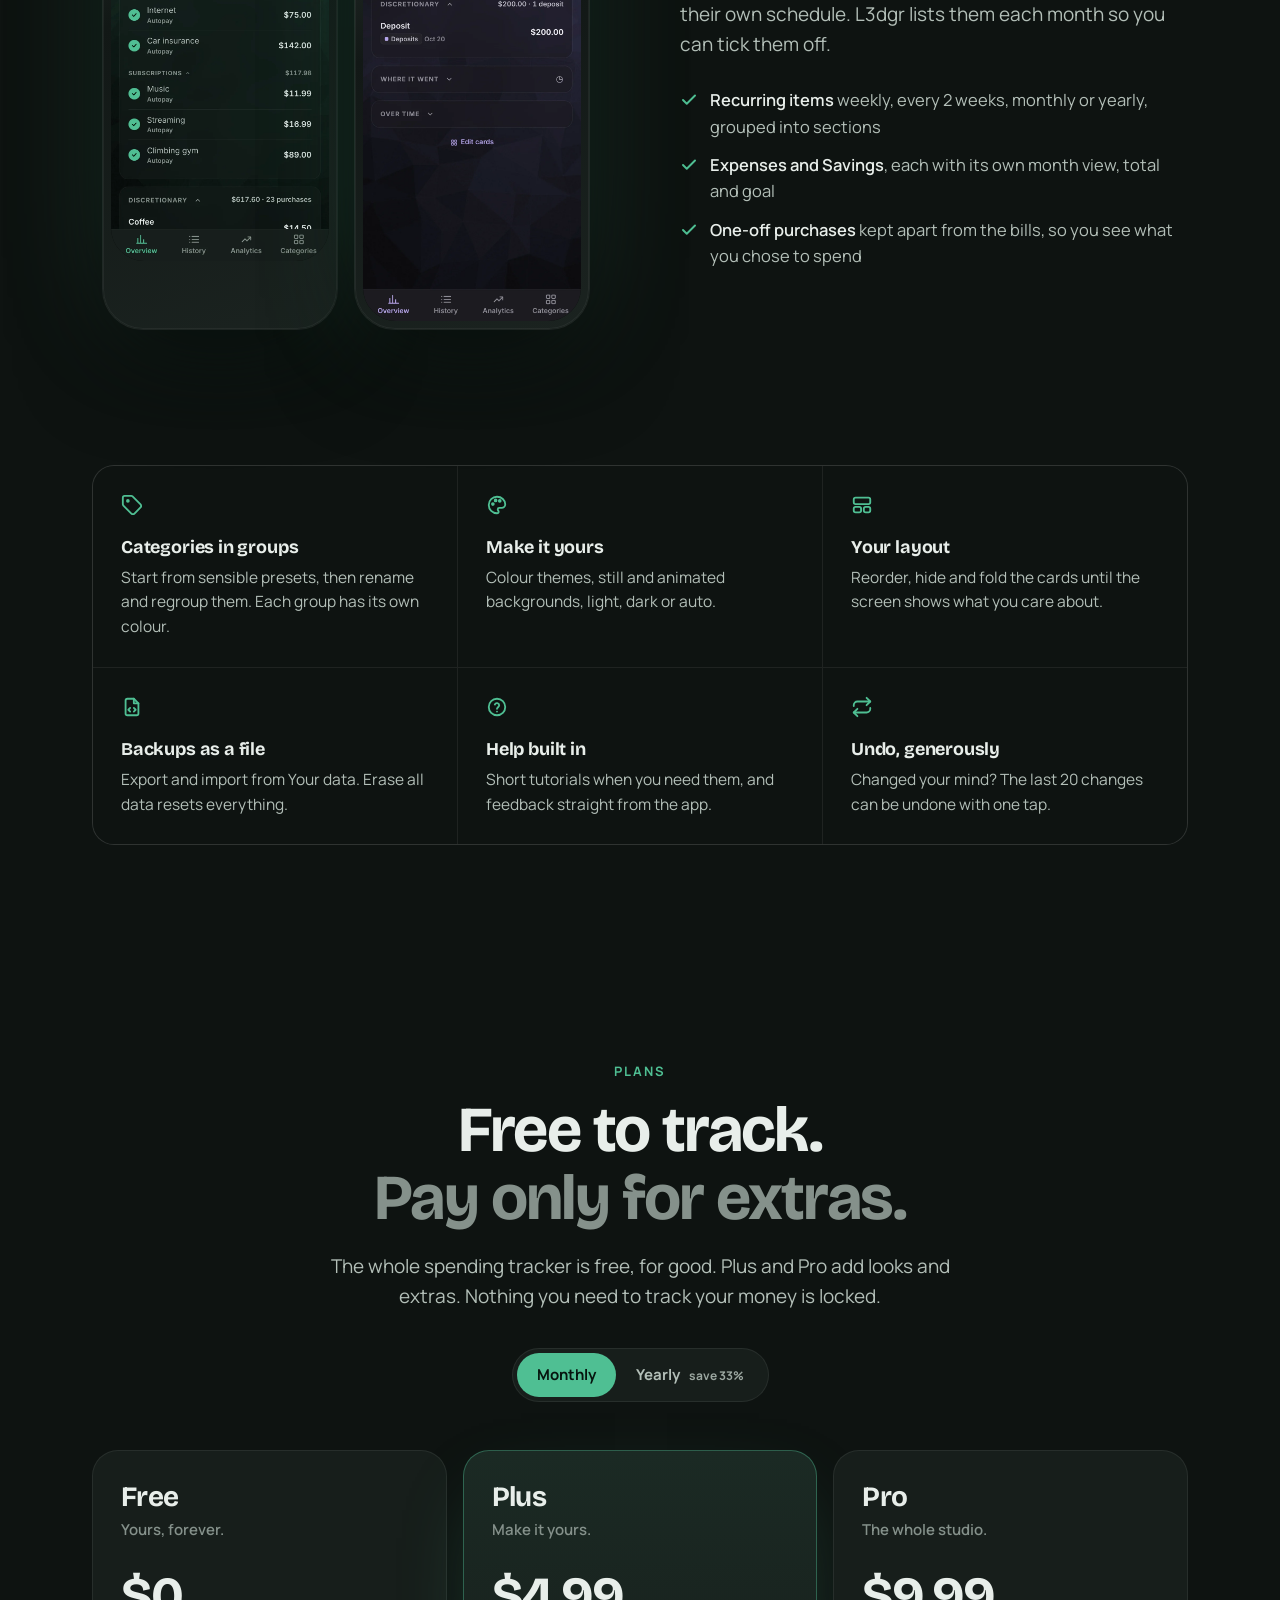
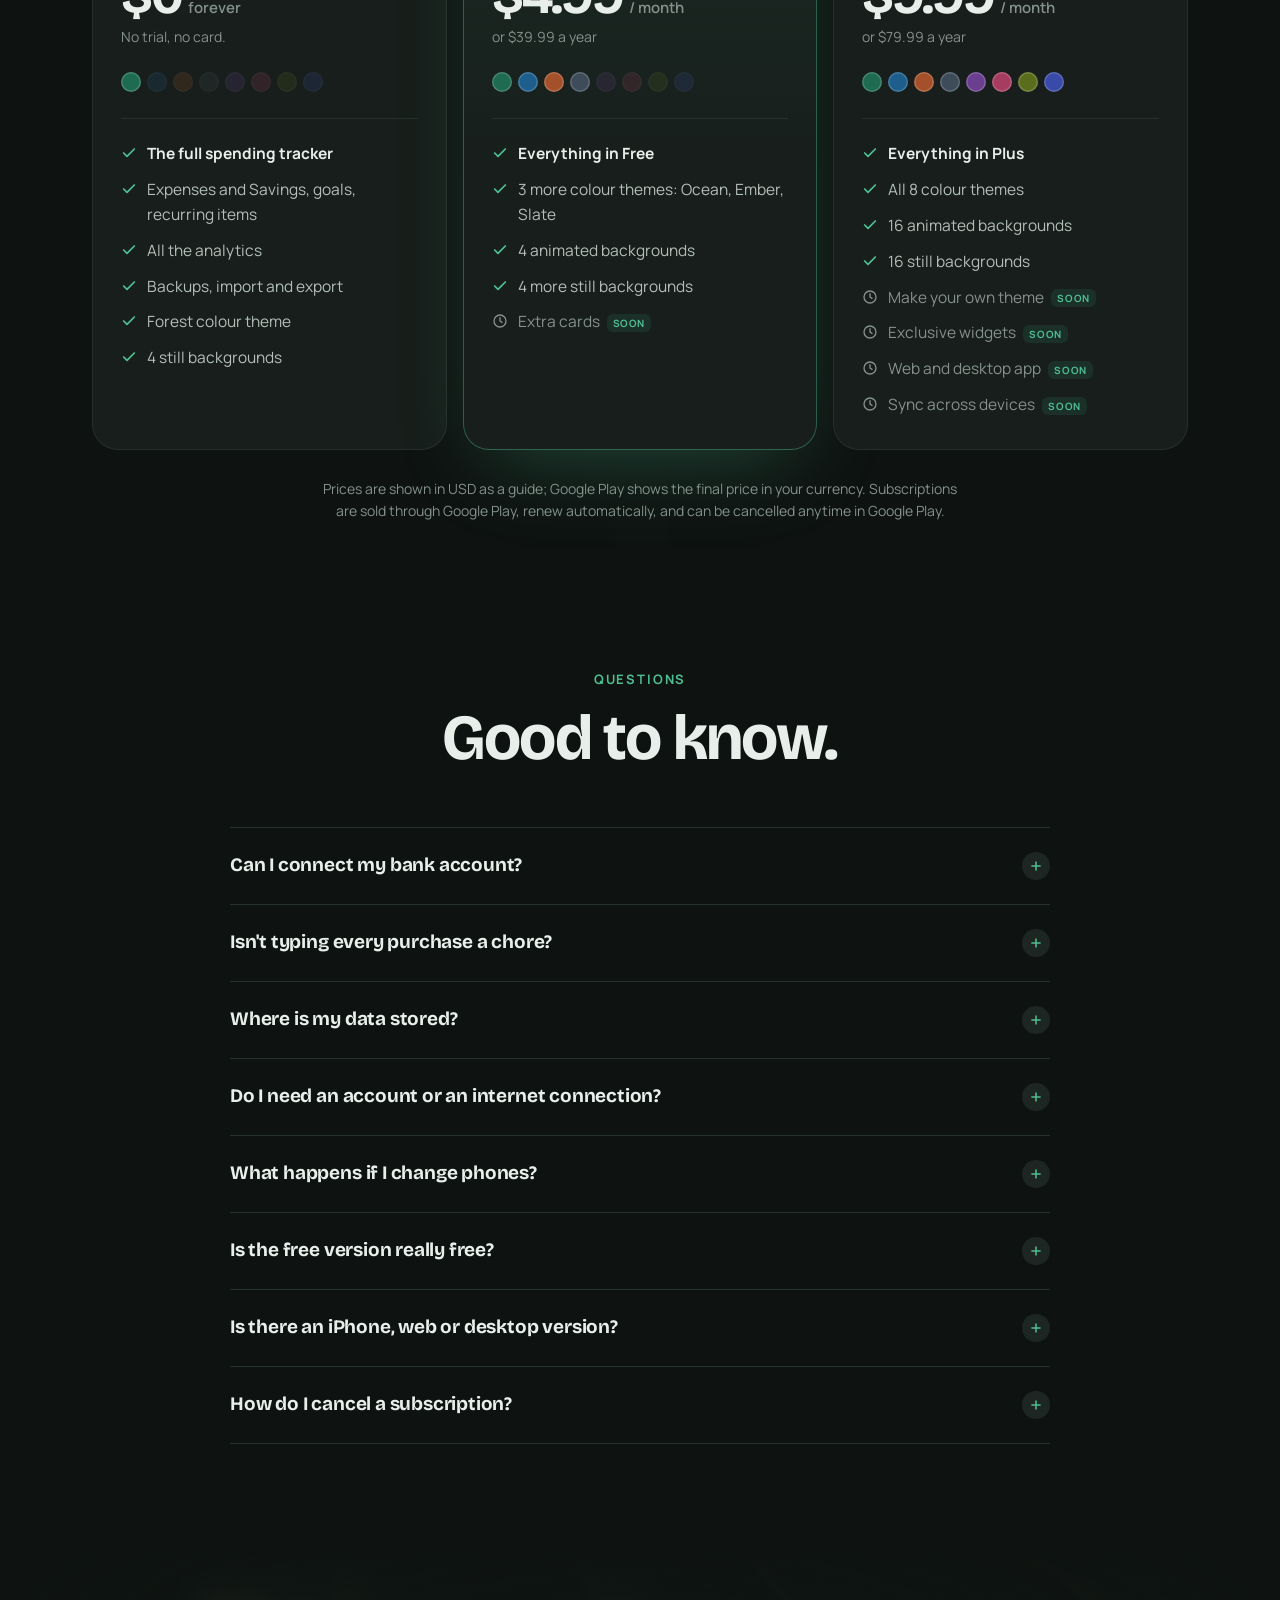
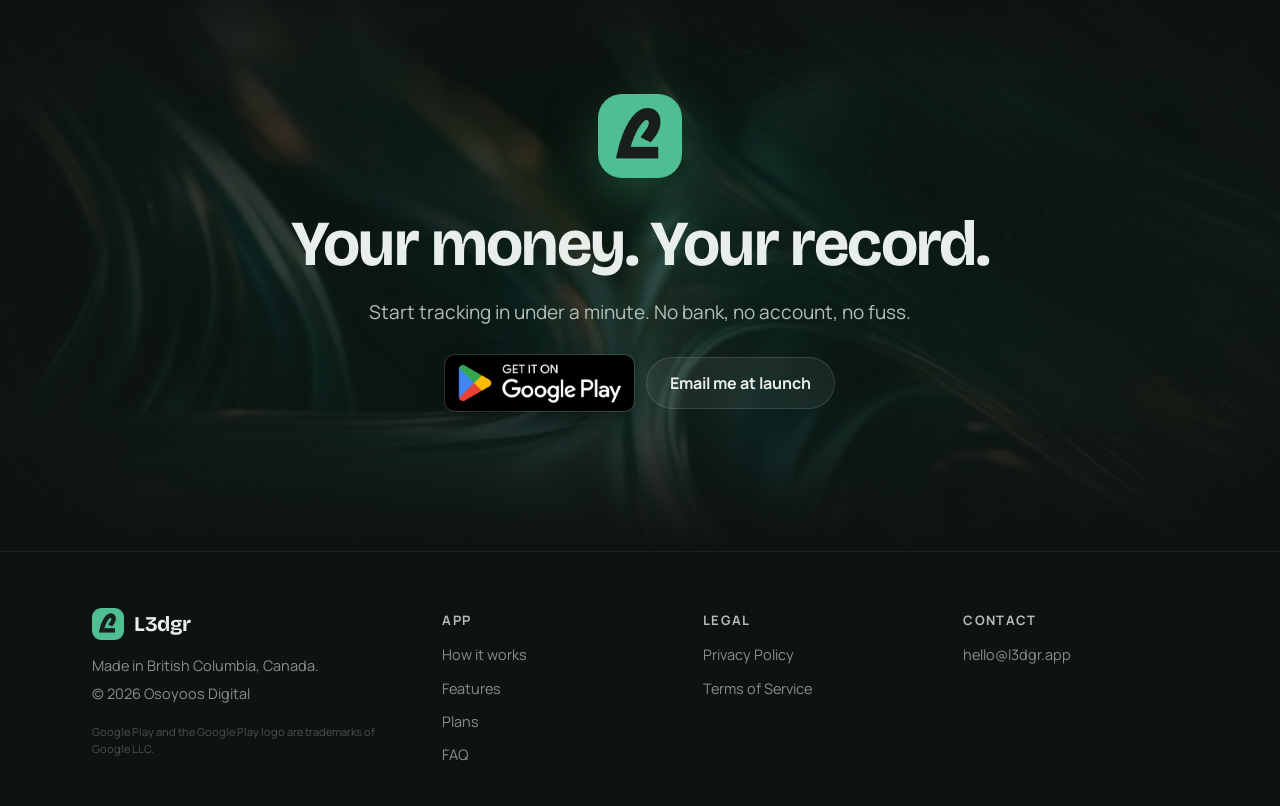
==== commit 2226ff9c: "Version CSS/JS links to avoid stale cache; README update" ====
--- a/index.html
+++ b/index.html
@@ -20,7 +20,7 @@
 <link rel="preconnect" href="https://fonts.googleapis.com">
 <link rel="preconnect" href="https://fonts.gstatic.com" crossorigin>
 <link rel="stylesheet" href="https://fonts.googleapis.com/css2?family=Bricolage+Grotesque:opsz,wght@12..96,500;12..96,700&family=Manrope:wght@400;500;600;700&display=swap">
-<link rel="stylesheet" href="/assets/site.css">
+<link rel="stylesheet" href="/assets/site.css?v=20261007">
 <link rel="preload" as="image" href="/assets/img/app-hero.webp">
 <script>document.documentElement.classList.remove('no-js')</script>
 </head>
@@ -410,6 +410,6 @@
   </div>
 </footer>
 
-<script src="/assets/site.js" defer></script>
+<script src="/assets/site.js?v=20261007" defer></script>
 </body>
 </html>
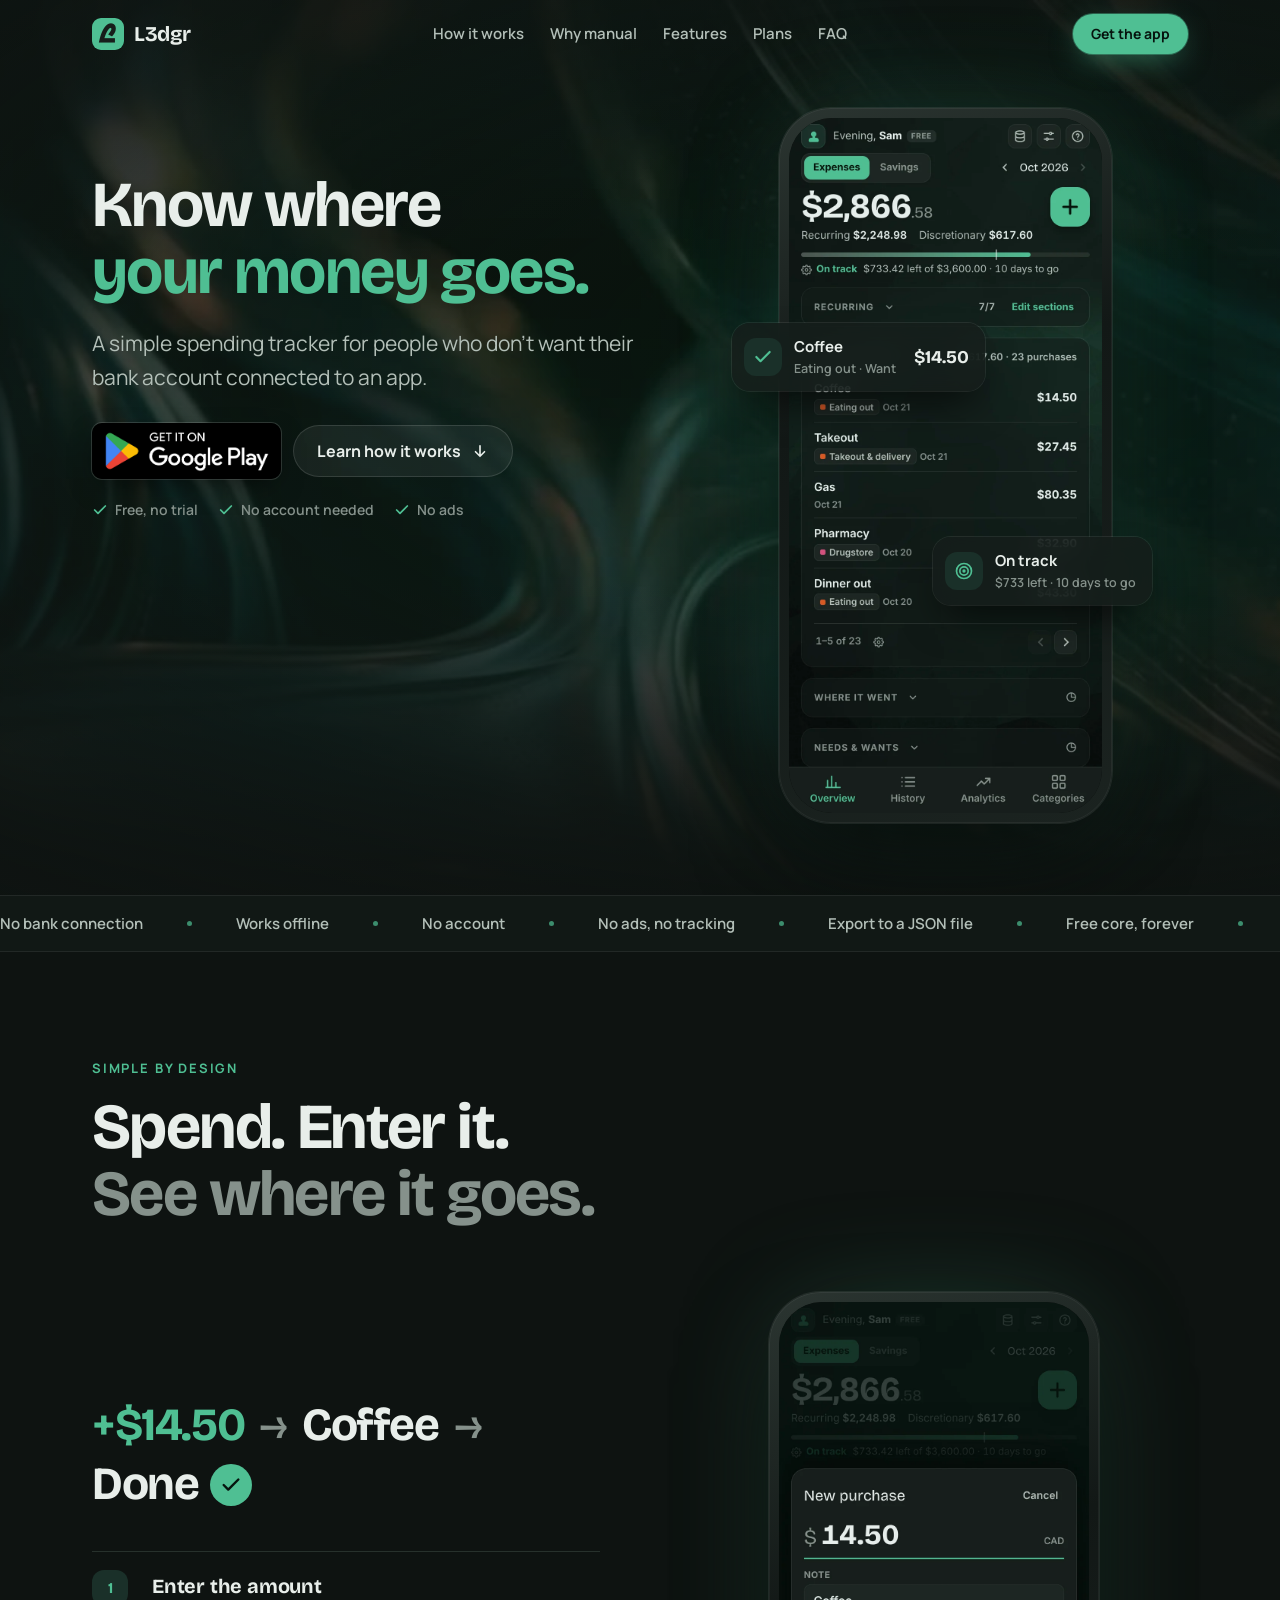
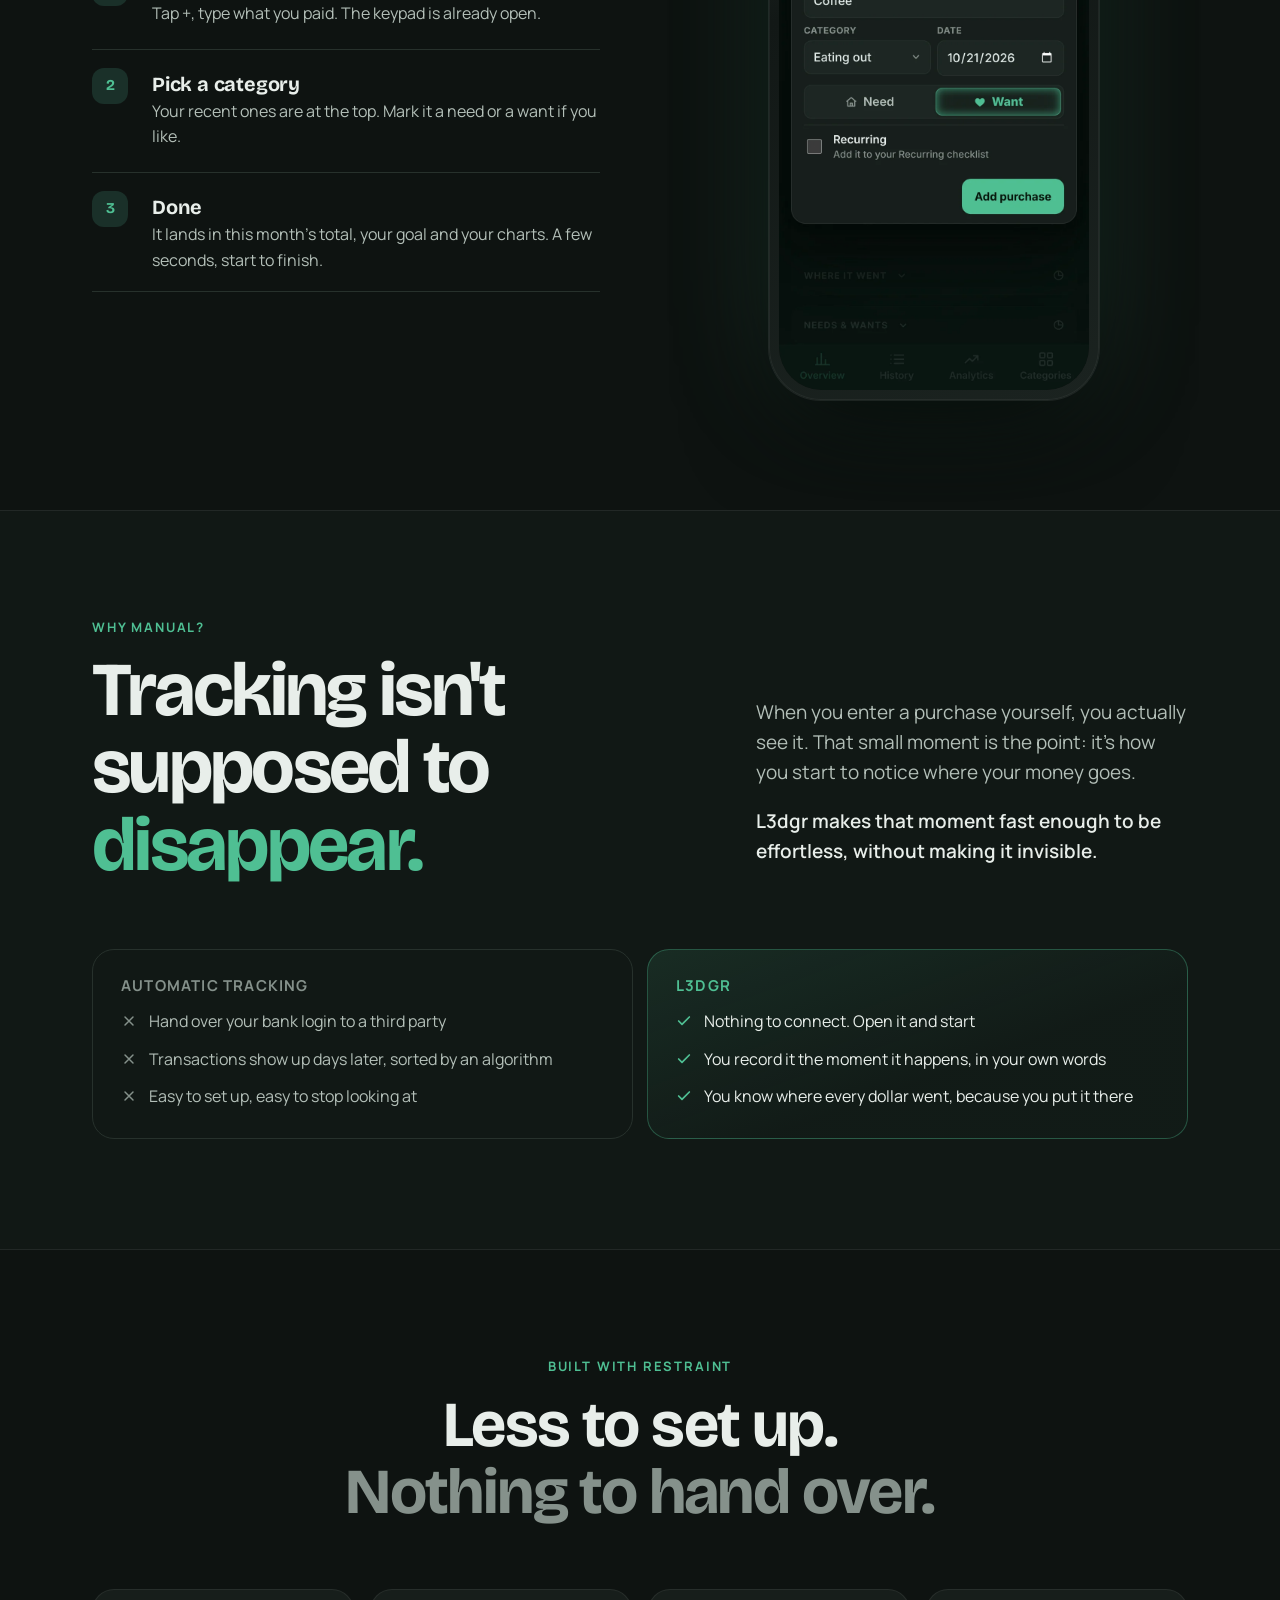
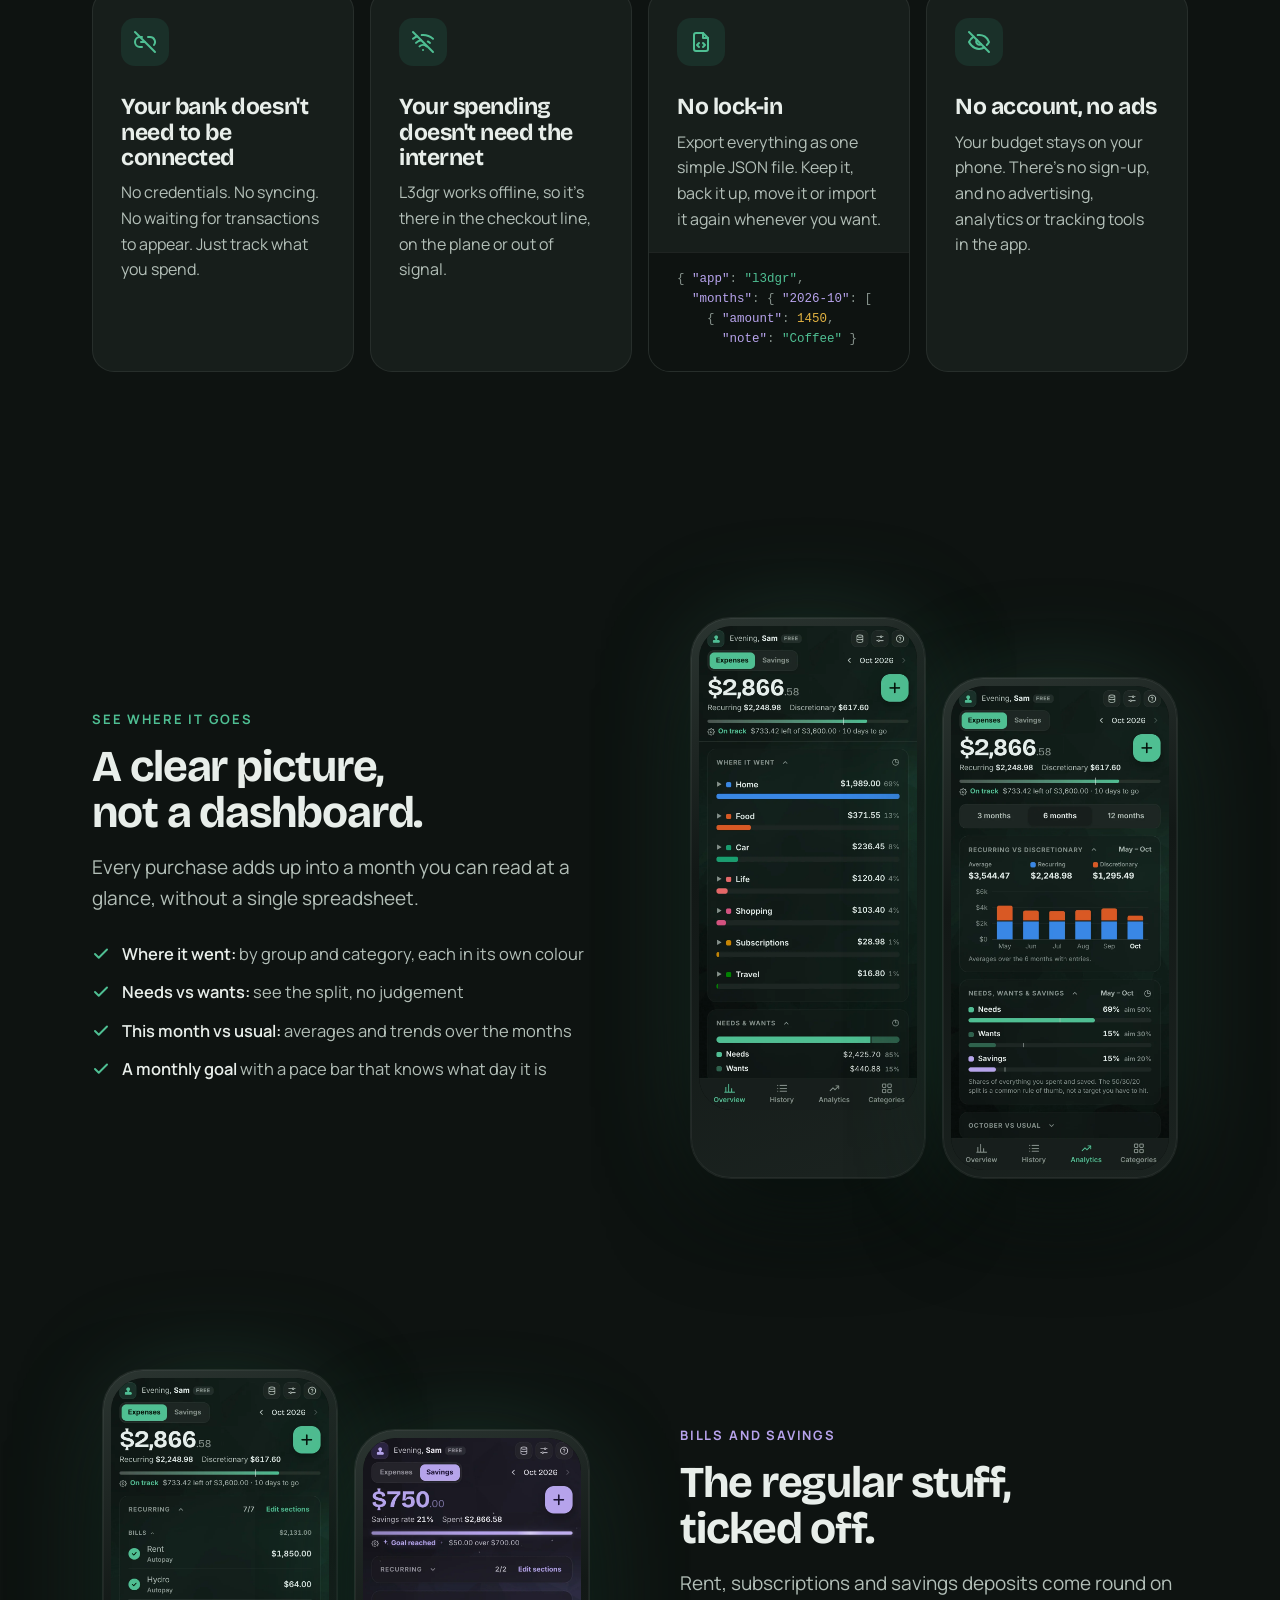
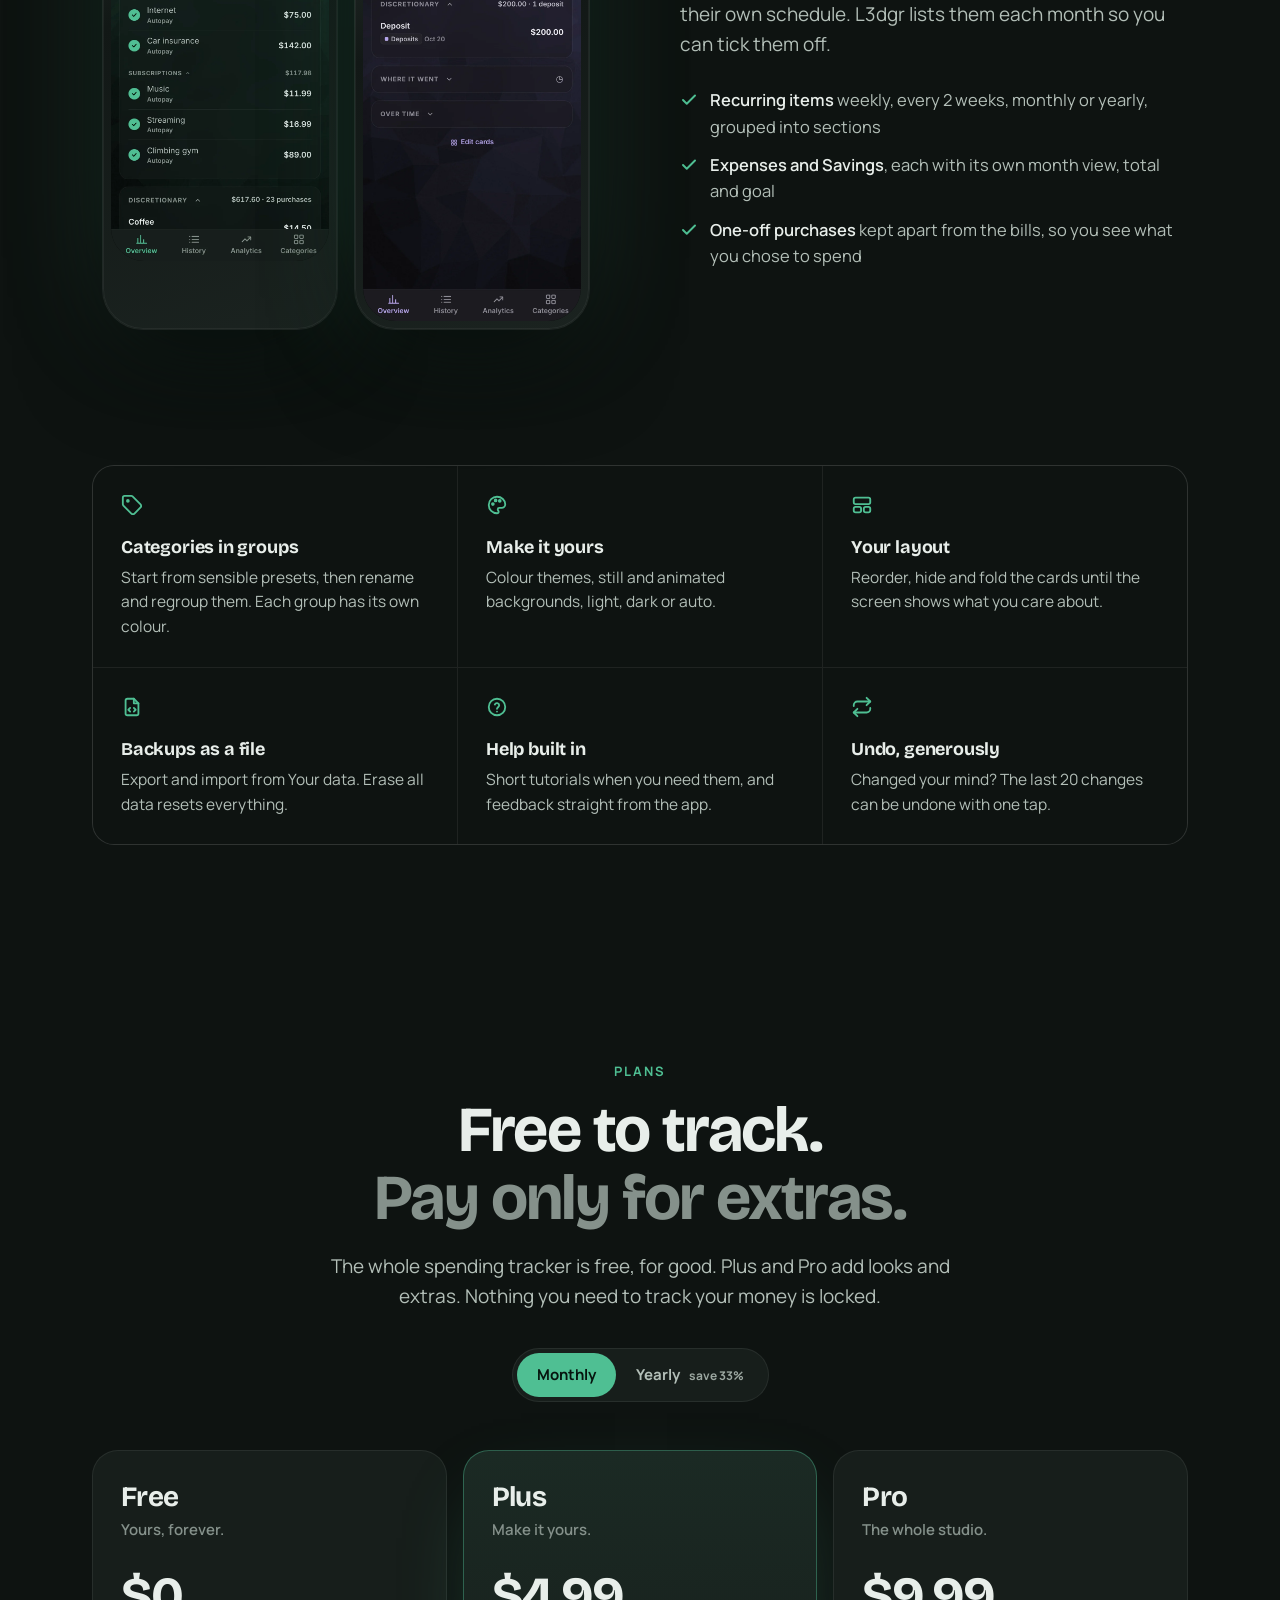
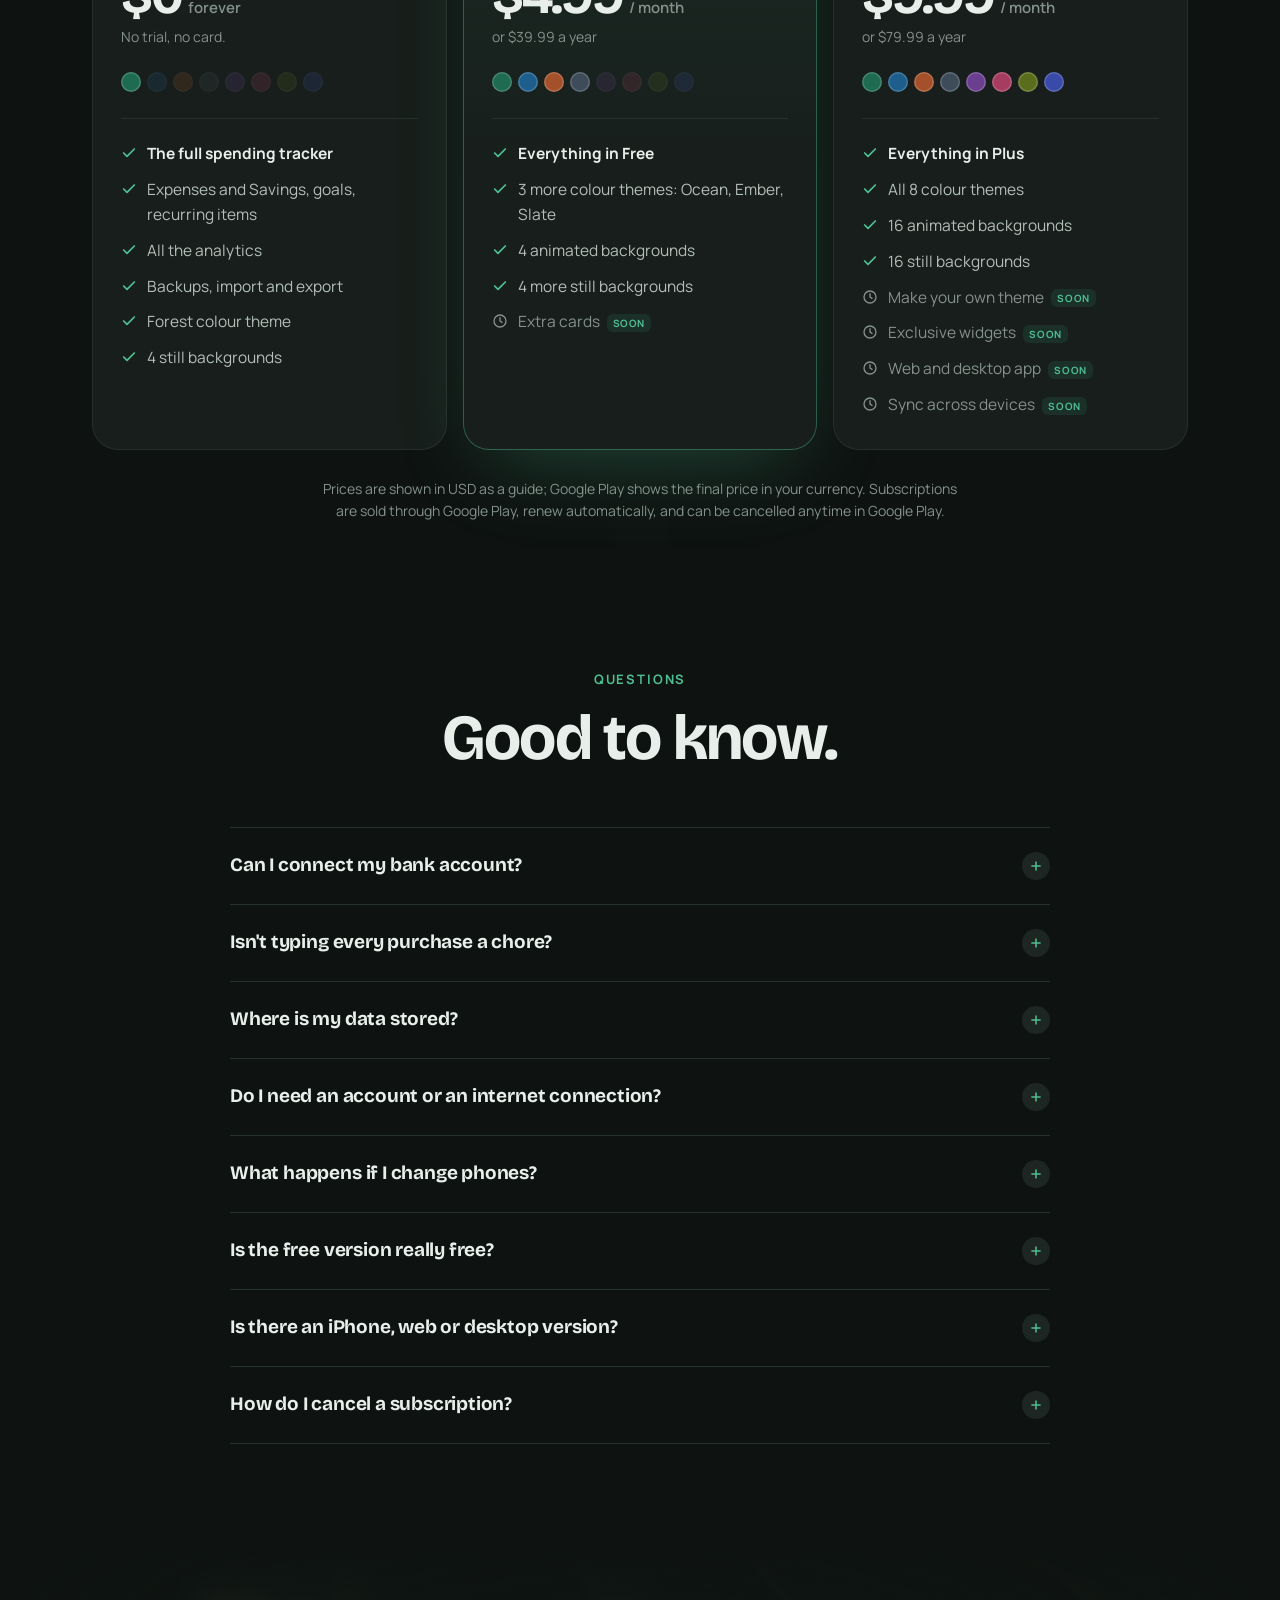
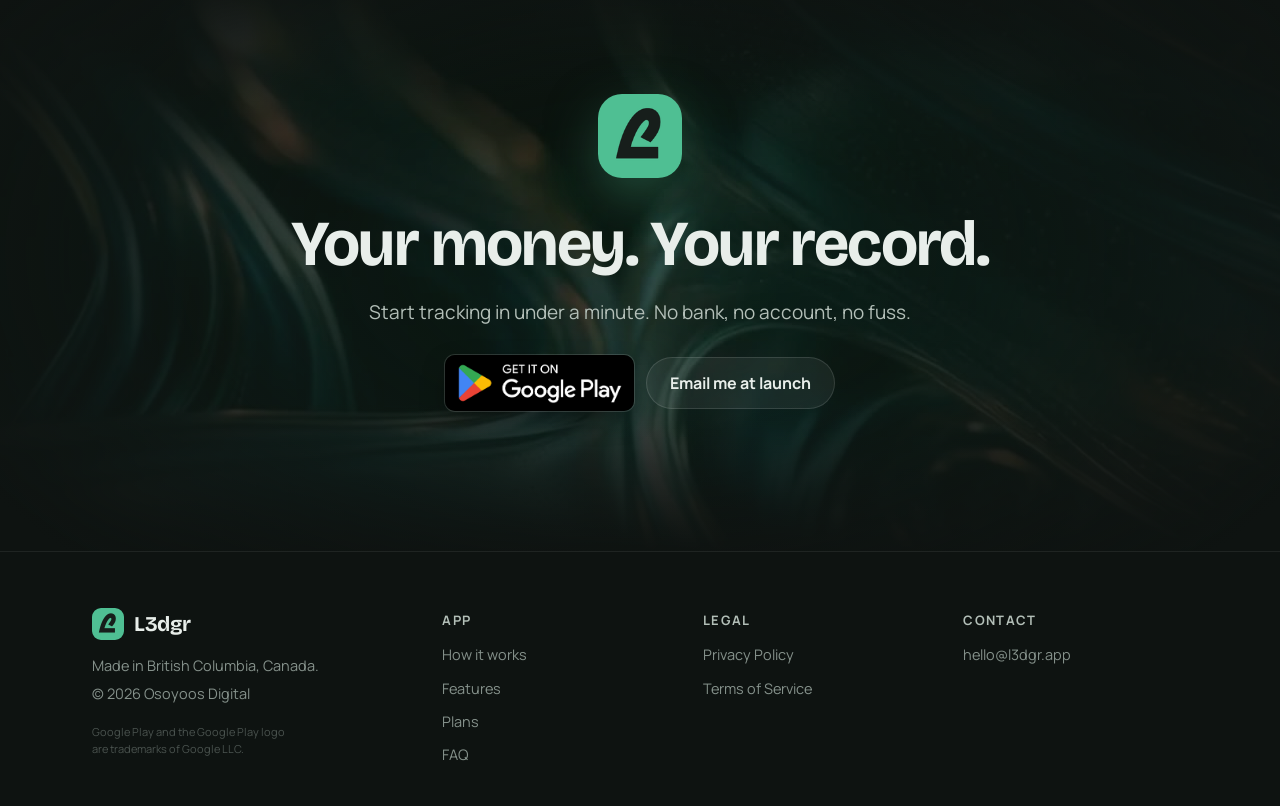
==== commit 268e4ecc: "break trademark note onto two lines" ====
--- a/index.html
+++ b/index.html
@@ -393,7 +393,7 @@
       <a class="brand" href="/"><img src="/assets/img/logo.png" alt="" width="32" height="32">L3dgr</a>
       <p>Made in British Columbia, Canada.</p>
       <p>© <span data-year>2026</span> Osoyoos Digital</p>
-      <p class="tm">Google Play and the Google Play logo are trademarks of Google LLC.</p>
+      <p class="tm">Google Play and the Google Play logo<br>are trademarks of Google LLC.</p>
     </div>
     <div>
       <h4>App</h4>
